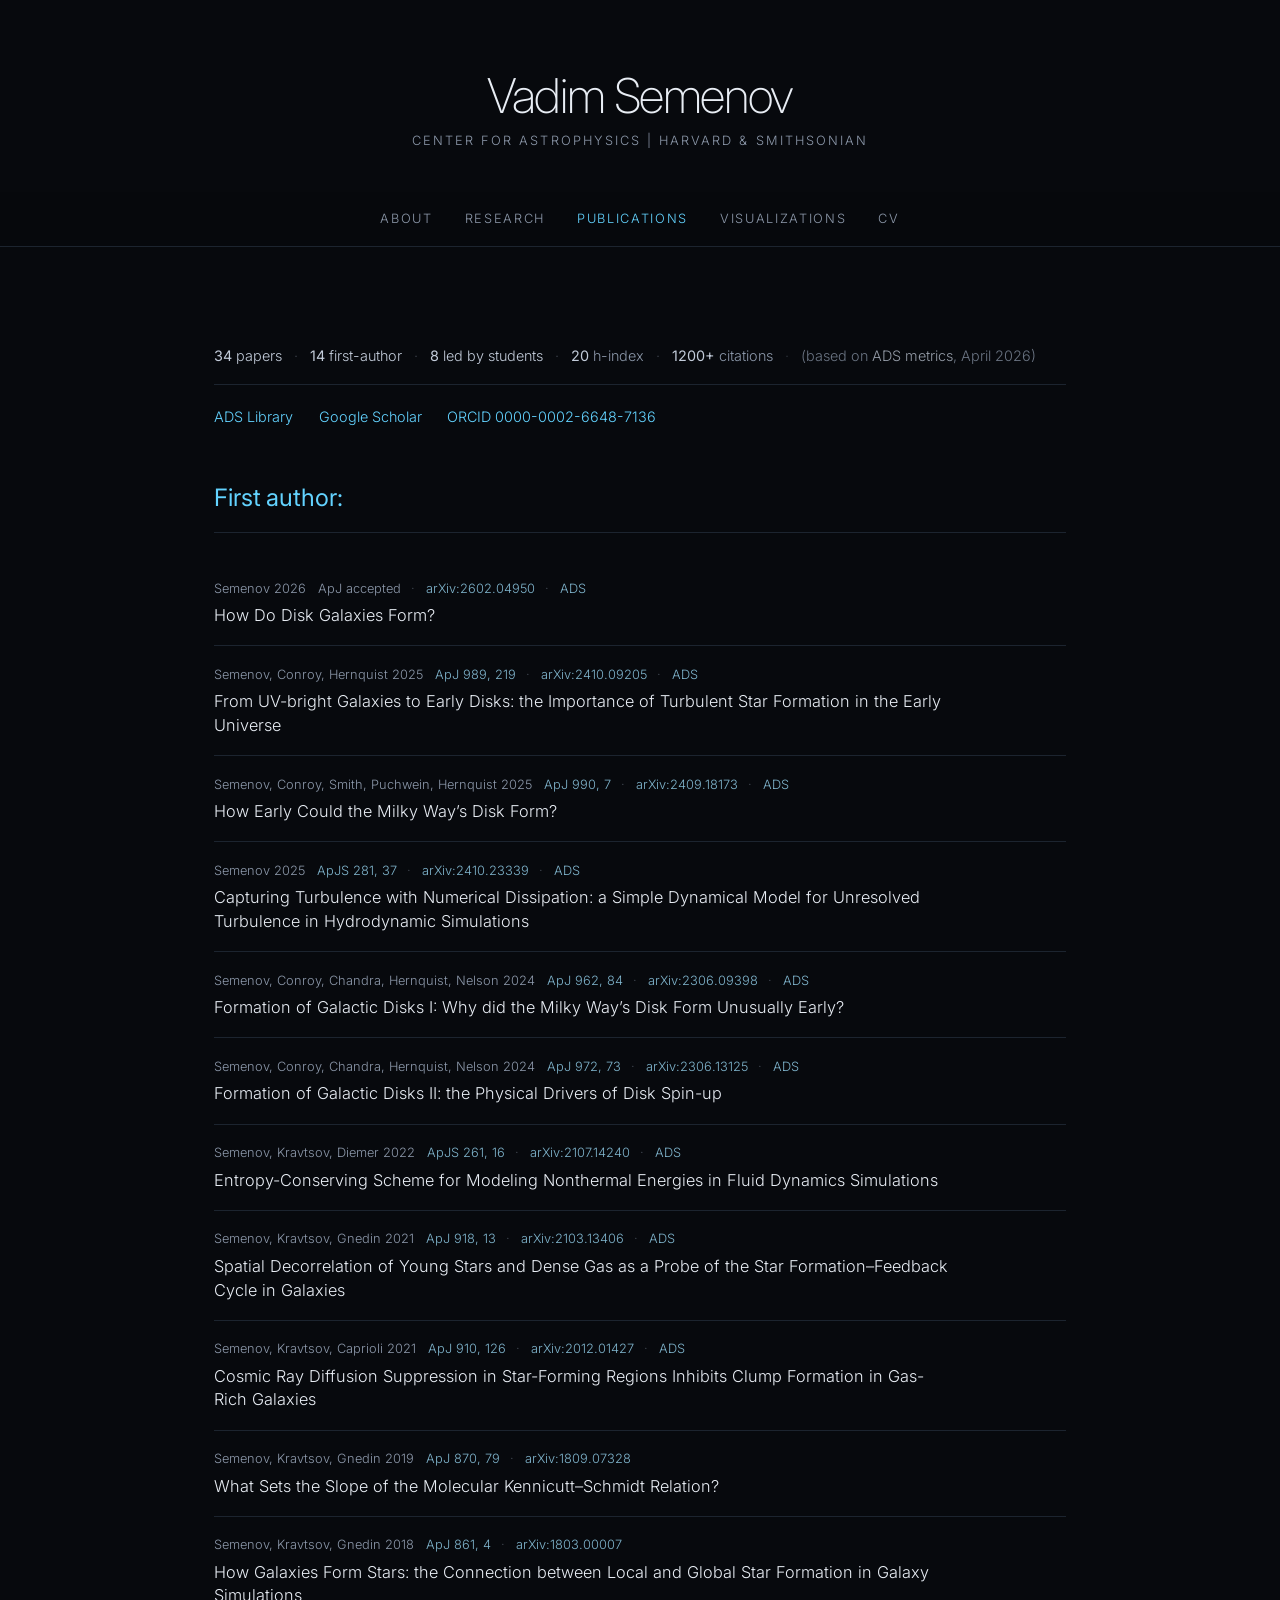
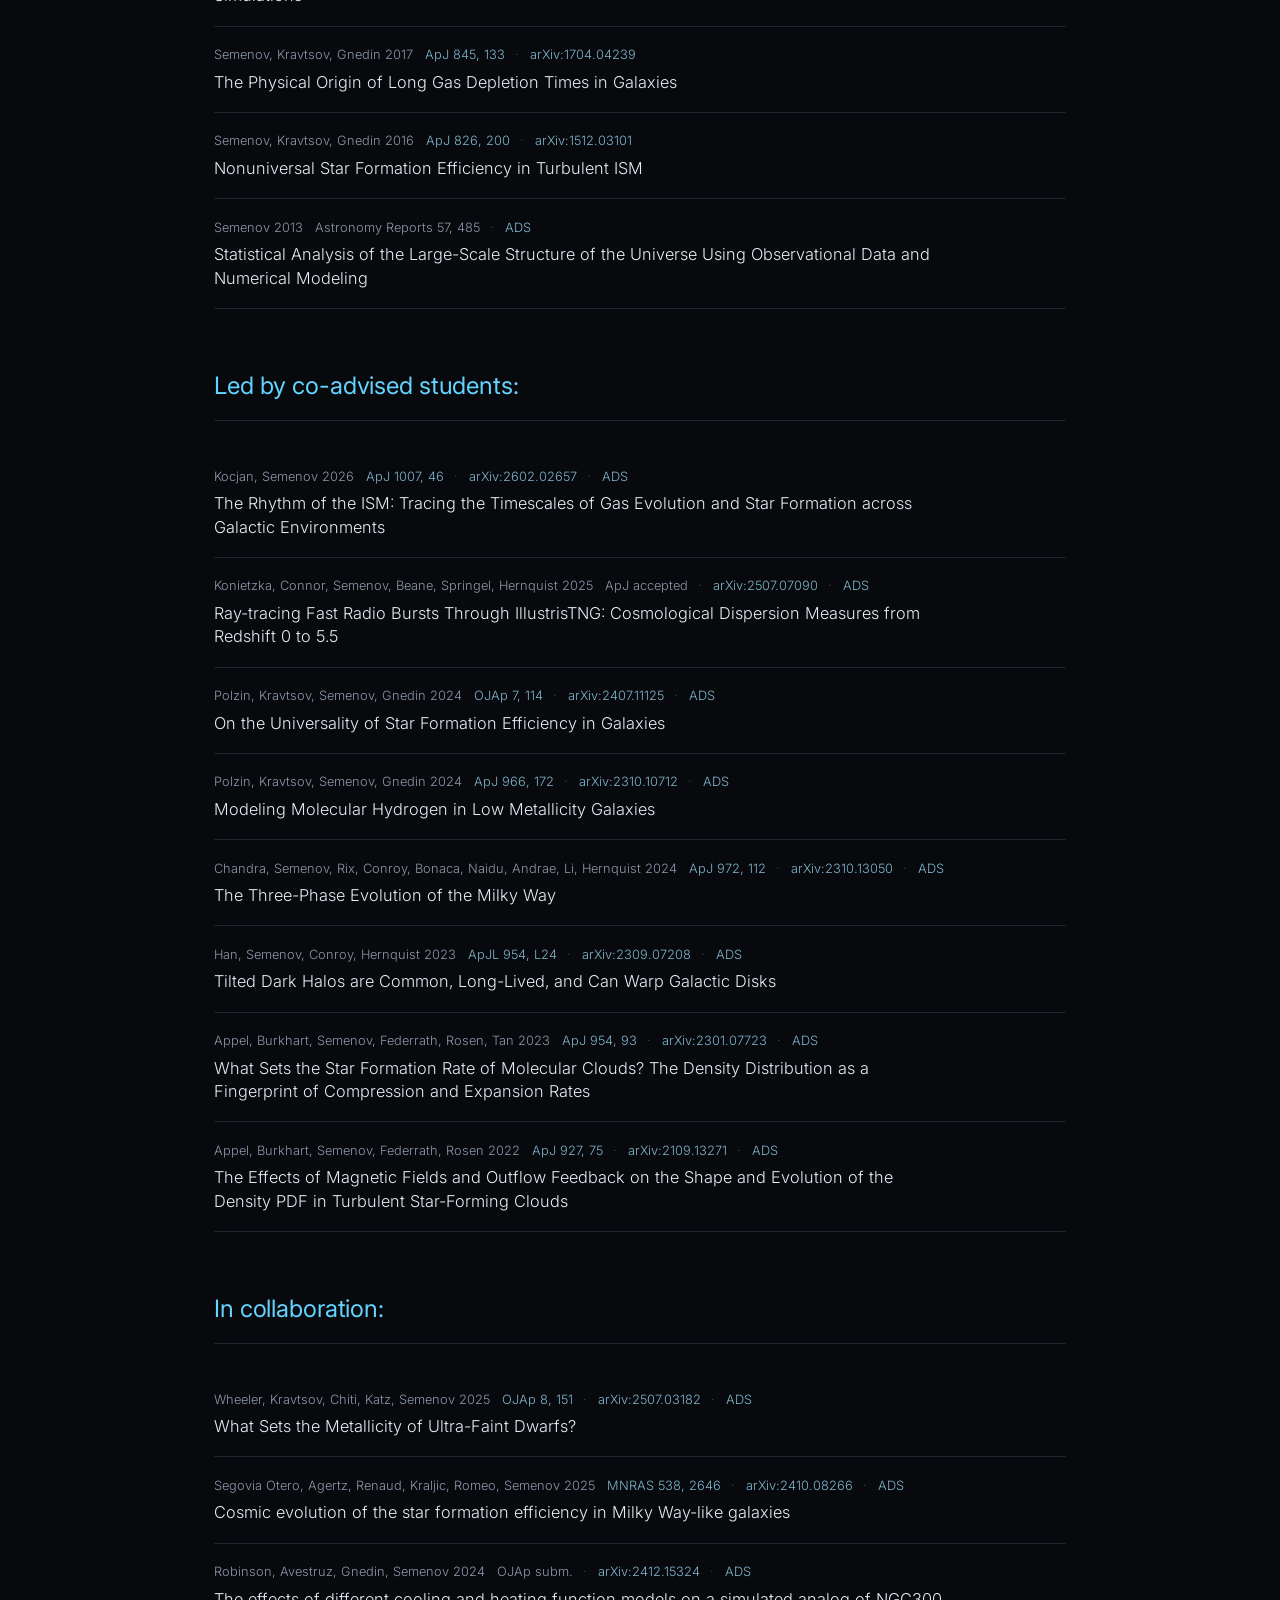
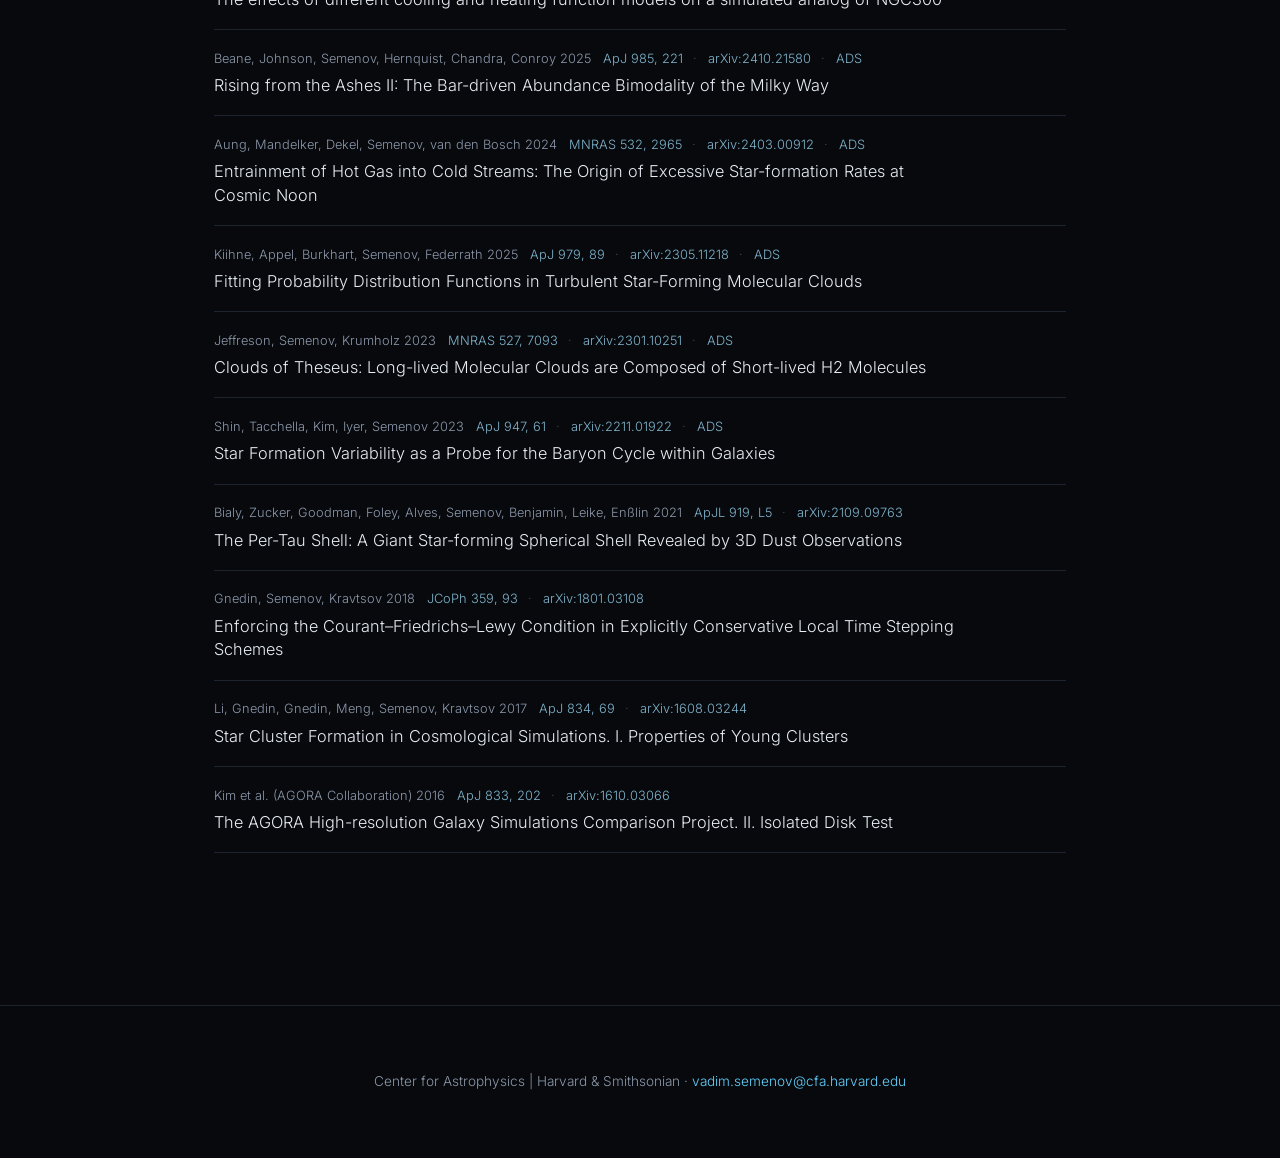
==== docs/publications.html @ 83c45fc9 "Add static site for vadimsemenov.com Three pages (about/research, publications, visualizations) gene" ====
<!doctype html><html lang="en"><head><meta charset="utf-8">
<meta name="viewport" content="width=device-width,initial-scale=1">
<title>Vadim Semenov &mdash; Publications</title>
<link rel="icon" type="image/png" sizes="32x32" href="assets/img/favicon-32.png?v=1787700226">
<link rel="apple-touch-icon" sizes="180x180" href="assets/img/favicon-180.png?v=1787700226"><link rel="preconnect" href="https://fonts.googleapis.com"><link rel="preconnect" href="https://fonts.gstatic.com" crossorigin><link href="https://fonts.googleapis.com/css2?family=Inter:wght@200;300;400;500&display=swap" rel="stylesheet">
<link rel="stylesheet" href="assets/reset.css?v=1787681676">
<style>
:root{--bg:#07090d;--fg:#e8edf4;--mut:#8c98aa;--dim:#c3ccda;--line:#1c242f;--acc:#63d3ff}
body{background:var(--bg);color:var(--fg);font:300 17px/1.75 Inter,system-ui,sans-serif;
 -webkit-font-smoothing:antialiased}
a{color:var(--acc);text-decoration:none}
a:hover{color:#9ee4ff}

/* ---- hero (index only) ---- */
.hero{position:relative;height:min(88vh,860px);display:grid;place-items:center;overflow:hidden}
.hero img{position:absolute;inset:0;width:100%;height:100%;object-fit:cover;opacity:.55}
.hero::after{content:"";position:absolute;inset:0;background:
 radial-gradient(ellipse 70% 55% at 50% 46%,rgba(7,9,13,.72) 0%,rgba(7,9,13,.3) 60%,transparent 85%),
 linear-gradient(to bottom,rgba(7,9,13,.5) 0%,transparent 30%,rgba(7,9,13,.6) 78%,var(--bg) 100%)}
.hero .inner{position:relative;z-index:2;text-align:center;padding:0 24px}
.hero h1{font-size:clamp(2.6rem,7vw,5.2rem);font-weight:200;letter-spacing:-.03em;line-height:1}
.hero .sub{margin-top:1.1rem;color:#e3ebf5;font-size:clamp(.95rem,1.6vw,1.15rem)}
.hero .aff{margin-top:.35rem;color:#a8b6c8;font-size:.9rem;letter-spacing:.06em;
 text-transform:uppercase}

/* ---- compact masthead (subpages) ---- */
.mast{padding:4.5rem 24px 2.5rem;text-align:center}
.mast h1{font-size:clamp(2rem,4.5vw,3rem);font-weight:200;letter-spacing:-.03em;line-height:1}
.mast h1 a{color:inherit;text-decoration:none}
.mast .aff{margin-top:.6rem;color:var(--mut);font-size:.8rem;letter-spacing:.16em;
 text-transform:uppercase}

nav.top{position:sticky;top:0;z-index:50;display:flex;gap:2rem;justify-content:center;
 flex-wrap:wrap;padding:1rem;background:rgba(7,9,13,.72);backdrop-filter:blur(14px);
 border-bottom:1px solid var(--line);font-size:.8rem;letter-spacing:.13em;text-transform:uppercase}
nav.top a{color:var(--mut);text-decoration:none}
nav.top a:hover{color:var(--fg)}
nav.top a.on{color:var(--acc)}

.wrap{max-width:680px;margin:0 auto;padding:0 24px}
.wrap-lg{max-width:900px;margin:0 auto;padding:0 24px}
.wide{max-width:1180px;margin:0 auto;padding:0 24px}
section{padding:6rem 0}
section+section{padding-top:0}
h2{font-size:.78rem;letter-spacing:.2em;text-transform:uppercase;color:var(--acc);
 font-weight:500;margin-bottom:2.5rem}
h3{font-size:1.3rem;font-weight:400;letter-spacing:-.01em;margin-bottom:.7rem;line-height:1.3}
p{margin-bottom:1.2rem;color:var(--dim)}

/* ---- about ---- */
.about{display:grid;grid-template-columns:1fr 240px;gap:3.5rem;align-items:start}
.about .portrait{width:100%;border-radius:3px;display:block}
.about .card{position:static}
.about .card .contact{margin-top:1.1rem;font-size:.88rem;color:var(--mut);line-height:1.6}
.about .card .contact a{display:block;word-break:break-all}
.tags{display:flex;flex-wrap:wrap;gap:.5rem;list-style:none;margin-top:2rem}
.cv{display:grid;grid-template-columns:1fr 1fr;gap:3rem;margin-top:3rem;padding-top:2rem;
 border-top:1px solid var(--line)}
.cv h4{font-size:.7rem;letter-spacing:.18em;text-transform:uppercase;color:var(--acc);
 font-weight:500;margin-bottom:1.1rem}
.cv ul{list-style:none}
.cv .org{padding:.7rem 0;border-bottom:1px solid rgba(28,36,47,.55)}
.cv .org:last-child{border-bottom:0}
.cv .o{display:block;font-size:.95rem;color:var(--fg)}
.cv .org li{display:grid;grid-template-columns:minmax(0,1fr) auto;gap:1rem;align-items:baseline;
 margin-top:.3rem}
.cv .r{font-size:.85rem;color:var(--mut)}
.cv .y{font-size:.8rem;color:#6f7a8a;white-space:nowrap}
.tags li{border:1px solid var(--line);border-radius:100px;padding:.35rem .9rem;font-size:.82rem;
 color:var(--mut)}

/* ---- research ---- */
.rs{scroll-margin-top:5.5rem;display:grid;grid-template-columns:150px minmax(0,1fr);gap:2.2rem;
 margin-bottom:3.5rem;align-items:start}
.rs>div{max-width:64ch}
.rs .mini{width:150px;height:150px;object-fit:cover;border-radius:50%;background:#0d1117;
 display:block}
.rs:last-child{margin-bottom:0}
.rs .kicker{font-size:.68rem;letter-spacing:.2em;text-transform:uppercase;color:var(--acc);
 display:block;margin-bottom:.5rem}
.rs .rsfig{margin:1.6rem 0 1.4rem}
.rs .rsfig video{width:100%;height:auto;display:block;background:#000;border-radius:10px}
.rs .rsfig.paper video{background:#fff;padding:10px;border-radius:10px}
.rs .rsfig figcaption{margin-top:.6rem;font-size:.82rem;color:var(--mut)}
.refs{list-style:none;margin-top:1.3rem;padding-top:1rem;border-top:1px solid var(--line)}
.refs li{font-size:.84rem;line-height:1.6;color:#7d879a;margin-bottom:.35rem}
.refs .ti{color:#93a0b3}
.refs a{color:#6f9db4}
.refs a:hover{color:var(--acc)}
.refs .sep{opacity:.45;margin:0 .25rem}
.refs .lnks{white-space:nowrap}
.refs li{padding-left:1.4em;text-indent:-1.4em}

/* ---- figures ---- */
.figs{display:grid;gap:4rem}
.fig video{width:100%;height:auto;display:block;background:#000;border-radius:10px}
.fig.paper video{background:#fff;padding:14px;border-radius:10px}
figcaption{margin-top:.9rem;font-size:.9rem;color:var(--mut)}
.figlinks{display:block;margin-top:.35rem;font-size:.84rem}
.figlinks a{color:#6f9db4}
.figlinks a:hover{color:var(--acc)}
.figlinks .sep{opacity:.45;margin:0 .45rem}

/* ---- publications ---- */
.stats{font-size:.9rem;color:var(--mut);margin-bottom:.9rem;line-height:1.8}
.stats b{font-weight:400;color:var(--dim)}
.stats a{color:var(--dim)}
.stats a:hover{color:var(--acc)}
.stats .sep{opacity:.4;margin:0 .5rem}
.stats .note{opacity:.75}
.links{margin-bottom:3rem;font-size:.9rem;display:flex;gap:1.6rem;flex-wrap:wrap;
 padding-top:1.2rem;border-top:1px solid var(--line)}
.pubs{list-style:none;margin-bottom:3.5rem}
.pubgroup{font-size:1.5rem;letter-spacing:-.005em;text-transform:none;color:var(--acc);
 font-weight:400;margin-bottom:1.7rem;padding-bottom:.8rem;
 border-bottom:1px solid var(--line)}
.pubs li{padding:1.1rem 0;border-bottom:1px solid var(--line)}
.pubs .meta{font-size:.8rem;color:var(--mut);margin-bottom:.25rem}
.pubs .meta .lnks{margin-left:.75rem}
.pubs .meta a{color:#7fb4cc}
.pubs .meta a:hover{color:var(--acc)}
.pubs .sep{opacity:.45;margin:0 .4rem}
.pubs .ti{font-size:1.02rem;line-height:1.45;max-width:74ch}

footer{padding:4rem 24px;text-align:center;color:var(--mut);font-size:.85rem;
 border-top:1px solid var(--line)}

@media(max-width:820px){.about{grid-template-columns:1fr}.cv{grid-template-columns:1fr;gap:2rem}
 .about .card{position:static;max-width:260px}}
@media(max-width:640px){
 .rs{grid-template-columns:1fr;gap:1.2rem}
 .rs .mini{width:96px;height:96px}
 section{padding:3rem 0}
 .mast{padding:2.75rem 24px 1.75rem}
 footer{padding:2.25rem 24px}
 .hero .aff{font-size:.62rem;letter-spacing:.02em}
 .mast .aff{font-size:.6rem;letter-spacing:.02em}
 /* nav and profile links wrap to two rows here; 2rem gap applied to rows too */
 nav.top{gap:.5rem 1.6rem;padding:.85rem 1rem}
 .links{gap:.5rem 1.6rem;padding-top:.9rem;margin-bottom:2rem}
 /* keep each metric and each journal ref whole */
 .stats .item,.pubs .meta .nb{white-space:nowrap}
 .stats .note{display:block;margin-top:.2rem;opacity:.85}
 .stats .note>.sep{display:none}
 /* research refs: link cluster drops below the title */
 .refs .lnks{display:block;margin-top:.15rem;white-space:normal}
 .refs .lnks>.sep:first-child{display:none}
 /* publications: authors / links / title on three lines, tightened */
 .pubs .meta .lnks{display:block;margin-left:0;margin-top:.15rem;white-space:normal}
 .pubgroup{line-height:1.25;margin-bottom:1rem;padding-bottom:.6rem}
 .pubs{margin-bottom:3rem}
 .pubs li{padding:.85rem 0}
 .pubs .meta{line-height:1.5}
 .pubs .meta,.pubs .ti{text-wrap:pretty}
}
</style></head><body><header class="mast"><h1><a href="index.html">Vadim Semenov</a></h1><div class="aff">Center for Astrophysics | Harvard &amp; Smithsonian</div></header><nav class="top"><a href="index.html#about">About</a><a href="index.html#research">Research</a><a href="publications.html" class="on">Publications</a><a href="visualizations.html">Visualizations</a><a href="https://www.dropbox.com/scl/fi/m8q2ipx206lrzqg2akyem/VadimSemenov-CV.pdf?rlkey=pn1s1kxsd2cv5jgz7ykce1q13&st=to23s06l&dl=0" target="_blank" rel="noopener">CV</a></nav>
<section><div class="wrap-lg">
 <p class="stats"><span class="item"><a href="https://ui.adsabs.harvard.edu/public-libraries/_KemY1lYQ0-gJC90XI2MxA" target="_blank" rel="noopener"><b>34</b> papers</a></span> <span class="sep">&middot;</span> <span class="item"><a href="https://ui.adsabs.harvard.edu/public-libraries/SDoyEcX6RqmDMdxtu-EnGw" target="_blank" rel="noopener"><b>14</b> first-author</a></span> <span class="sep">&middot;</span> <span class="item"><a href="https://ui.adsabs.harvard.edu/public-libraries/6yTr6gjZSdWlioEK2XSA4A" target="_blank" rel="noopener"><b>8</b> led by students</a></span> <span class="sep">&middot;</span> <span class="item"><b>20</b> h-index</span> <span class="sep">&middot;</span> <span class="item"><b>1200+</b> citations</span><span class="note"> <span class="sep">&middot;</span> (based on <a href="https://ui.adsabs.harvard.edu/public-libraries/_KemY1lYQ0-gJC90XI2MxA" target="_blank" rel="noopener">ADS metrics</a>, April 2026)</span></p>
 <div class="links"><a href="https://ui.adsabs.harvard.edu/public-libraries/_KemY1lYQ0-gJC90XI2MxA" target="_blank" rel="noopener">ADS Library</a><a href="https://scholar.google.com/citations?user=xT6Np1wAAAAJ&amp;hl=en" target="_blank" rel="noopener">Google Scholar</a><a href="https://orcid.org/0000-0002-6648-7136" target="_blank" rel="noopener">ORCID 0000-0002-6648-7136</a></div>
 <h2 class="pubgroup">First author:</h2><ul class="pubs"><li><div class="meta"><span class="au">Semenov 2026</span><span class="lnks"><span class="nb">ApJ accepted</span> <span class="sep">&middot;</span> <span class="nb"><a href="https://arxiv.org/abs/2602.04950" target="_blank" rel="noopener">arXiv:2602.04950</a></span> <span class="sep">&middot;</span> <span class="nb"><a href="https://ui.adsabs.harvard.edu/abs/2026arXiv260204950S/abstract" target="_blank" rel="noopener">ADS</a></span></span></div><div class="ti">How Do Disk Galaxies Form?</div></li><li><div class="meta"><span class="au">Semenov, Conroy, Hernquist 2025</span><span class="lnks"><span class="nb"><a href="https://iopscience.iop.org/article/10.3847/1538-4357/ade22d" target="_blank" rel="noopener">ApJ 989, 219</a></span> <span class="sep">&middot;</span> <span class="nb"><a href="https://arxiv.org/abs/2410.09205" target="_blank" rel="noopener">arXiv:2410.09205</a></span> <span class="sep">&middot;</span> <span class="nb"><a href="https://ui.adsabs.harvard.edu/abs/2024arXiv241009205S/abstract" target="_blank" rel="noopener">ADS</a></span></span></div><div class="ti">From UV-bright Galaxies to Early Disks: the Importance of Turbulent Star Formation in the Early Universe</div></li><li><div class="meta"><span class="au">Semenov, Conroy, Smith, Puchwein, Hernquist 2025</span><span class="lnks"><span class="nb"><a href="https://iopscience.iop.org/article/10.3847/1538-4357/addf48" target="_blank" rel="noopener">ApJ 990, 7</a></span> <span class="sep">&middot;</span> <span class="nb"><a href="https://arxiv.org/abs/2409.18173" target="_blank" rel="noopener">arXiv:2409.18173</a></span> <span class="sep">&middot;</span> <span class="nb"><a href="https://ui.adsabs.harvard.edu/abs/2024arXiv240918173S/abstract" target="_blank" rel="noopener">ADS</a></span></span></div><div class="ti">How Early Could the Milky Way&rsquo;s Disk Form?</div></li><li><div class="meta"><span class="au">Semenov 2025</span><span class="lnks"><span class="nb"><a href="https://iopscience.iop.org/article/10.3847/1538-4365/ae0cc6" target="_blank" rel="noopener">ApJS 281, 37</a></span> <span class="sep">&middot;</span> <span class="nb"><a href="https://arxiv.org/abs/2410.23339" target="_blank" rel="noopener">arXiv:2410.23339</a></span> <span class="sep">&middot;</span> <span class="nb"><a href="https://ui.adsabs.harvard.edu/abs/2024arXiv241023339S/abstract" target="_blank" rel="noopener">ADS</a></span></span></div><div class="ti">Capturing Turbulence with Numerical Dissipation: a Simple Dynamical Model for Unresolved Turbulence in Hydrodynamic Simulations</div></li><li><div class="meta"><span class="au">Semenov, Conroy, Chandra, Hernquist, Nelson 2024</span><span class="lnks"><span class="nb"><a href="https://iopscience.iop.org/article/10.3847/1538-4357/ad150a" target="_blank" rel="noopener">ApJ 962, 84</a></span> <span class="sep">&middot;</span> <span class="nb"><a href="https://arxiv.org/abs/2306.09398" target="_blank" rel="noopener">arXiv:2306.09398</a></span> <span class="sep">&middot;</span> <span class="nb"><a href="https://ui.adsabs.harvard.edu/abs/2024ApJ...962...84S/abstract" target="_blank" rel="noopener">ADS</a></span></span></div><div class="ti">Formation of Galactic Disks I: Why did the Milky Way&rsquo;s Disk Form Unusually Early?</div></li><li><div class="meta"><span class="au">Semenov, Conroy, Chandra, Hernquist, Nelson 2024</span><span class="lnks"><span class="nb"><a href="https://iopscience.iop.org/article/10.3847/1538-4357/ad57ba" target="_blank" rel="noopener">ApJ 972, 73</a></span> <span class="sep">&middot;</span> <span class="nb"><a href="https://arxiv.org/abs/2306.13125" target="_blank" rel="noopener">arXiv:2306.13125</a></span> <span class="sep">&middot;</span> <span class="nb"><a href="https://ui.adsabs.harvard.edu/abs/2023arXiv230613125S/abstract" target="_blank" rel="noopener">ADS</a></span></span></div><div class="ti">Formation of Galactic Disks II: the Physical Drivers of Disk Spin-up</div></li><li><div class="meta"><span class="au">Semenov, Kravtsov, Diemer 2022</span><span class="lnks"><span class="nb"><a href="https://doi.org/10.3847/1538-4365/ac69e1" target="_blank" rel="noopener">ApJS 261, 16</a></span> <span class="sep">&middot;</span> <span class="nb"><a href="https://arxiv.org/abs/2107.14240" target="_blank" rel="noopener">arXiv:2107.14240</a></span> <span class="sep">&middot;</span> <span class="nb"><a href="https://ui.adsabs.harvard.edu/abs/2022ApJS..261...16S/abstract" target="_blank" rel="noopener">ADS</a></span></span></div><div class="ti">Entropy-Conserving Scheme for Modeling Nonthermal Energies in Fluid Dynamics Simulations</div></li><li><div class="meta"><span class="au">Semenov, Kravtsov, Gnedin 2021</span><span class="lnks"><span class="nb"><a href="https://doi.org/10.3847/1538-4357/ac0a77" target="_blank" rel="noopener">ApJ 918, 13</a></span> <span class="sep">&middot;</span> <span class="nb"><a href="https://arxiv.org/abs/2103.13406" target="_blank" rel="noopener">arXiv:2103.13406</a></span> <span class="sep">&middot;</span> <span class="nb"><a href="https://ui.adsabs.harvard.edu/abs/2021arXiv210313406S/abstract" target="_blank" rel="noopener">ADS</a></span></span></div><div class="ti">Spatial Decorrelation of Young Stars and Dense Gas as a Probe of the Star Formation&ndash;Feedback Cycle in Galaxies</div></li><li><div class="meta"><span class="au">Semenov, Kravtsov, Caprioli 2021</span><span class="lnks"><span class="nb"><a href="https://doi.org/10.3847/1538-4357/abe2a6" target="_blank" rel="noopener">ApJ 910, 126</a></span> <span class="sep">&middot;</span> <span class="nb"><a href="https://arxiv.org/abs/2012.01427" target="_blank" rel="noopener">arXiv:2012.01427</a></span> <span class="sep">&middot;</span> <span class="nb"><a href="https://ui.adsabs.harvard.edu/abs/2021ApJ...910..126S/abstract" target="_blank" rel="noopener">ADS</a></span></span></div><div class="ti">Cosmic Ray Diffusion Suppression in Star-Forming Regions Inhibits Clump Formation in Gas-Rich Galaxies</div></li><li><div class="meta"><span class="au">Semenov, Kravtsov, Gnedin 2019</span><span class="lnks"><span class="nb"><a href="https://doi.org/10.3847/1538-4357/aaf163" target="_blank" rel="noopener">ApJ 870, 79</a></span> <span class="sep">&middot;</span> <span class="nb"><a href="https://arxiv.org/abs/1809.07328" target="_blank" rel="noopener">arXiv:1809.07328</a></span></span></div><div class="ti">What Sets the Slope of the Molecular Kennicutt&ndash;Schmidt Relation?</div></li><li><div class="meta"><span class="au">Semenov, Kravtsov, Gnedin 2018</span><span class="lnks"><span class="nb"><a href="https://doi.org/10.3847/1538-4357/aac6eb" target="_blank" rel="noopener">ApJ 861, 4</a></span> <span class="sep">&middot;</span> <span class="nb"><a href="https://arxiv.org/abs/1803.00007" target="_blank" rel="noopener">arXiv:1803.00007</a></span></span></div><div class="ti">How Galaxies Form Stars: the Connection between Local and Global Star Formation in Galaxy Simulations</div></li><li><div class="meta"><span class="au">Semenov, Kravtsov, Gnedin 2017</span><span class="lnks"><span class="nb"><a href="https://doi.org/10.3847/1538-4357/aa8096" target="_blank" rel="noopener">ApJ 845, 133</a></span> <span class="sep">&middot;</span> <span class="nb"><a href="https://arxiv.org/abs/1704.04239" target="_blank" rel="noopener">arXiv:1704.04239</a></span></span></div><div class="ti">The Physical Origin of Long Gas Depletion Times in Galaxies</div></li><li><div class="meta"><span class="au">Semenov, Kravtsov, Gnedin 2016</span><span class="lnks"><span class="nb"><a href="https://doi.org/10.3847/0004-637X/826/2/200" target="_blank" rel="noopener">ApJ 826, 200</a></span> <span class="sep">&middot;</span> <span class="nb"><a href="https://arxiv.org/abs/1512.03101" target="_blank" rel="noopener">arXiv:1512.03101</a></span></span></div><div class="ti">Nonuniversal Star Formation Efficiency in Turbulent ISM</div></li><li><div class="meta"><span class="au">Semenov 2013</span><span class="lnks"><span class="nb">Astronomy Reports 57, 485</span> <span class="sep">&middot;</span> <span class="nb"><a href="https://ui.adsabs.harvard.edu/abs/2013ARep...57..485S/abstract" target="_blank" rel="noopener">ADS</a></span></span></div><div class="ti">Statistical Analysis of the Large-Scale Structure of the Universe Using Observational Data and Numerical Modeling</div></li></ul><h2 class="pubgroup">Led by co-advised students:</h2><ul class="pubs"><li><div class="meta"><span class="au">Kocjan, Semenov 2026</span><span class="lnks"><span class="nb"><a href="https://iopscience.iop.org/article/10.3847/1538-4357/ae8539" target="_blank" rel="noopener">ApJ 1007, 46</a></span> <span class="sep">&middot;</span> <span class="nb"><a href="https://arxiv.org/abs/2602.02657" target="_blank" rel="noopener">arXiv:2602.02657</a></span> <span class="sep">&middot;</span> <span class="nb"><a href="https://ui.adsabs.harvard.edu/abs/2026ApJ..1007...46K/abstract" target="_blank" rel="noopener">ADS</a></span></span></div><div class="ti">The Rhythm of the ISM: Tracing the Timescales of Gas Evolution and Star Formation across Galactic Environments</div></li><li><div class="meta"><span class="au">Konietzka, Connor, Semenov, Beane, Springel, Hernquist 2025</span><span class="lnks"><span class="nb">ApJ accepted</span> <span class="sep">&middot;</span> <span class="nb"><a href="https://arxiv.org/abs/2507.07090" target="_blank" rel="noopener">arXiv:2507.07090</a></span> <span class="sep">&middot;</span> <span class="nb"><a href="https://ui.adsabs.harvard.edu/abs/2025arXiv250707090K/abstract" target="_blank" rel="noopener">ADS</a></span></span></div><div class="ti">Ray-tracing Fast Radio Bursts Through IllustrisTNG: Cosmological Dispersion Measures from Redshift 0 to 5.5</div></li><li><div class="meta"><span class="au">Polzin, Kravtsov, Semenov, Gnedin 2024</span><span class="lnks"><span class="nb"><a href="https://astro.theoj.org/article/127042-on-the-universality-of-star-formation-efficiency-in-galaxies" target="_blank" rel="noopener">OJAp 7, 114</a></span> <span class="sep">&middot;</span> <span class="nb"><a href="https://arxiv.org/abs/2407.11125" target="_blank" rel="noopener">arXiv:2407.11125</a></span> <span class="sep">&middot;</span> <span class="nb"><a href="https://ui.adsabs.harvard.edu/abs/2024arXiv240711125P/abstract" target="_blank" rel="noopener">ADS</a></span></span></div><div class="ti">On the Universality of Star Formation Efficiency in Galaxies</div></li><li><div class="meta"><span class="au">Polzin, Kravtsov, Semenov, Gnedin 2024</span><span class="lnks"><span class="nb"><a href="https://iopscience.iop.org/article/10.3847/1538-4357/ad32cb" target="_blank" rel="noopener">ApJ 966, 172</a></span> <span class="sep">&middot;</span> <span class="nb"><a href="https://arxiv.org/abs/2310.10712" target="_blank" rel="noopener">arXiv:2310.10712</a></span> <span class="sep">&middot;</span> <span class="nb"><a href="https://ui.adsabs.harvard.edu/abs/2023arXiv231010712P/abstract" target="_blank" rel="noopener">ADS</a></span></span></div><div class="ti">Modeling Molecular Hydrogen in Low Metallicity Galaxies</div></li><li><div class="meta"><span class="au">Chandra, Semenov, Rix, Conroy, Bonaca, Naidu, Andrae, Li, Hernquist 2024</span><span class="lnks"><span class="nb"><a href="https://iopscience.iop.org/article/10.3847/1538-4357/ad5b60" target="_blank" rel="noopener">ApJ 972, 112</a></span> <span class="sep">&middot;</span> <span class="nb"><a href="https://arxiv.org/abs/2310.13050" target="_blank" rel="noopener">arXiv:2310.13050</a></span> <span class="sep">&middot;</span> <span class="nb"><a href="https://ui.adsabs.harvard.edu/abs/2023arXiv231013050C/abstract" target="_blank" rel="noopener">ADS</a></span></span></div><div class="ti">The Three-Phase Evolution of the Milky Way</div></li><li><div class="meta"><span class="au">Han, Semenov, Conroy, Hernquist 2023</span><span class="lnks"><span class="nb"><a href="https://iopscience.iop.org/article/10.3847/2041-8213/ad0641" target="_blank" rel="noopener">ApJL 954, L24</a></span> <span class="sep">&middot;</span> <span class="nb"><a href="https://arxiv.org/abs/2309.07208" target="_blank" rel="noopener">arXiv:2309.07208</a></span> <span class="sep">&middot;</span> <span class="nb"><a href="https://ui.adsabs.harvard.edu/abs/2023arXiv230907208H/abstract" target="_blank" rel="noopener">ADS</a></span></span></div><div class="ti">Tilted Dark Halos are Common, Long-Lived, and Can Warp Galactic Disks</div></li><li><div class="meta"><span class="au">Appel, Burkhart, Semenov, Federrath, Rosen, Tan 2023</span><span class="lnks"><span class="nb"><a href="https://iopscience.iop.org/article/10.3847/1538-4357/ace897" target="_blank" rel="noopener">ApJ 954, 93</a></span> <span class="sep">&middot;</span> <span class="nb"><a href="https://arxiv.org/abs/2301.07723" target="_blank" rel="noopener">arXiv:2301.07723</a></span> <span class="sep">&middot;</span> <span class="nb"><a href="https://ui.adsabs.harvard.edu/abs/2023arXiv230107723A/abstract" target="_blank" rel="noopener">ADS</a></span></span></div><div class="ti">What Sets the Star Formation Rate of Molecular Clouds? The Density Distribution as a Fingerprint of Compression and Expansion Rates</div></li><li><div class="meta"><span class="au">Appel, Burkhart, Semenov, Federrath, Rosen 2022</span><span class="lnks"><span class="nb"><a href="https://iopscience.iop.org/article/10.3847/1538-4357/ac4be3" target="_blank" rel="noopener">ApJ 927, 75</a></span> <span class="sep">&middot;</span> <span class="nb"><a href="https://arxiv.org/abs/2109.13271" target="_blank" rel="noopener">arXiv:2109.13271</a></span> <span class="sep">&middot;</span> <span class="nb"><a href="https://ui.adsabs.harvard.edu/abs/2022ApJ...927...75A/abstract" target="_blank" rel="noopener">ADS</a></span></span></div><div class="ti">The Effects of Magnetic Fields and Outflow Feedback on the Shape and Evolution of the Density PDF in Turbulent Star-Forming Clouds</div></li></ul><h2 class="pubgroup">In collaboration:</h2><ul class="pubs"><li><div class="meta"><span class="au">Wheeler, Kravtsov, Chiti, Katz, Semenov 2025</span><span class="lnks"><span class="nb"><a href="https://astro.theoj.org/article/145734-what-sets-the-metallicity-of-ultra-faint-dwarfs" target="_blank" rel="noopener">OJAp 8, 151</a></span> <span class="sep">&middot;</span> <span class="nb"><a href="https://arxiv.org/abs/2507.03182" target="_blank" rel="noopener">arXiv:2507.03182</a></span> <span class="sep">&middot;</span> <span class="nb"><a href="https://ui.adsabs.harvard.edu/abs/2025arXiv250703182W/abstract" target="_blank" rel="noopener">ADS</a></span></span></div><div class="ti">What Sets the Metallicity of Ultra-Faint Dwarfs?</div></li><li><div class="meta"><span class="au">Segovia Otero, Agertz, Renaud, Kraljic, Romeo, Semenov 2025</span><span class="lnks"><span class="nb"><a href="https://academic.oup.com/mnras/article/538/4/2646/8082127" target="_blank" rel="noopener">MNRAS 538, 2646</a></span> <span class="sep">&middot;</span> <span class="nb"><a href="https://arxiv.org/abs/2410.08266" target="_blank" rel="noopener">arXiv:2410.08266</a></span> <span class="sep">&middot;</span> <span class="nb"><a href="https://ui.adsabs.harvard.edu/abs/2024arXiv241008266S/abstract" target="_blank" rel="noopener">ADS</a></span></span></div><div class="ti">Cosmic evolution of the star formation efficiency in Milky Way-like galaxies</div></li><li><div class="meta"><span class="au">Robinson, Avestruz, Gnedin, Semenov 2024</span><span class="lnks"><span class="nb">OJAp subm.</span> <span class="sep">&middot;</span> <span class="nb"><a href="https://arxiv.org/abs/2412.15324" target="_blank" rel="noopener">arXiv:2412.15324</a></span> <span class="sep">&middot;</span> <span class="nb"><a href="https://ui.adsabs.harvard.edu/abs/2024arXiv241215324R/abstract" target="_blank" rel="noopener">ADS</a></span></span></div><div class="ti">The effects of different cooling and heating function models on a simulated analog of NGC300</div></li><li><div class="meta"><span class="au">Beane, Johnson, Semenov, Hernquist, Chandra, Conroy 2025</span><span class="lnks"><span class="nb"><a href="https://iopscience.iop.org/article/10.3847/1538-4357/adceab" target="_blank" rel="noopener">ApJ 985, 221</a></span> <span class="sep">&middot;</span> <span class="nb"><a href="https://arxiv.org/abs/2410.21580" target="_blank" rel="noopener">arXiv:2410.21580</a></span> <span class="sep">&middot;</span> <span class="nb"><a href="https://ui.adsabs.harvard.edu/abs/2024arXiv241021580B/abstract" target="_blank" rel="noopener">ADS</a></span></span></div><div class="ti">Rising from the Ashes II: The Bar-driven Abundance Bimodality of the Milky Way</div></li><li><div class="meta"><span class="au">Aung, Mandelker, Dekel, Semenov, van den Bosch 2024</span><span class="lnks"><span class="nb"><a href="https://academic.oup.com/mnras/article/532/3/2965/7710759" target="_blank" rel="noopener">MNRAS 532, 2965</a></span> <span class="sep">&middot;</span> <span class="nb"><a href="https://arxiv.org/abs/2403.00912" target="_blank" rel="noopener">arXiv:2403.00912</a></span> <span class="sep">&middot;</span> <span class="nb"><a href="https://ui.adsabs.harvard.edu/abs/2024arXiv240300912A/abstract" target="_blank" rel="noopener">ADS</a></span></span></div><div class="ti">Entrainment of Hot Gas into Cold Streams: The Origin of Excessive Star-formation Rates at Cosmic Noon</div></li><li><div class="meta"><span class="au">Kiihne, Appel, Burkhart, Semenov, Federrath 2025</span><span class="lnks"><span class="nb"><a href="https://iopscience.iop.org/article/10.3847/1538-4357/ad99d5" target="_blank" rel="noopener">ApJ 979, 89</a></span> <span class="sep">&middot;</span> <span class="nb"><a href="https://arxiv.org/abs/2305.11218" target="_blank" rel="noopener">arXiv:2305.11218</a></span> <span class="sep">&middot;</span> <span class="nb"><a href="https://ui.adsabs.harvard.edu/abs/2023arXiv230511218K/abstract" target="_blank" rel="noopener">ADS</a></span></span></div><div class="ti">Fitting Probability Distribution Functions in Turbulent Star-Forming Molecular Clouds</div></li><li><div class="meta"><span class="au">Jeffreson, Semenov, Krumholz 2023</span><span class="lnks"><span class="nb"><a href="https://academic.oup.com/mnras/article/527/3/7093/7424987" target="_blank" rel="noopener">MNRAS 527, 7093</a></span> <span class="sep">&middot;</span> <span class="nb"><a href="https://arxiv.org/abs/2301.10251" target="_blank" rel="noopener">arXiv:2301.10251</a></span> <span class="sep">&middot;</span> <span class="nb"><a href="https://ui.adsabs.harvard.edu/abs/2023arXiv230110251J/abstract" target="_blank" rel="noopener">ADS</a></span></span></div><div class="ti">Clouds of Theseus: Long-lived Molecular Clouds are Composed of Short-lived H2 Molecules</div></li><li><div class="meta"><span class="au">Shin, Tacchella, Kim, Iyer, Semenov 2023</span><span class="lnks"><span class="nb"><a href="https://iopscience.iop.org/article/10.3847/1538-4357/acc251" target="_blank" rel="noopener">ApJ 947, 61</a></span> <span class="sep">&middot;</span> <span class="nb"><a href="https://arxiv.org/abs/2211.01922" target="_blank" rel="noopener">arXiv:2211.01922</a></span> <span class="sep">&middot;</span> <span class="nb"><a href="https://ui.adsabs.harvard.edu/abs/2022arXiv221101922S/abstract" target="_blank" rel="noopener">ADS</a></span></span></div><div class="ti">Star Formation Variability as a Probe for the Baryon Cycle within Galaxies</div></li><li><div class="meta"><span class="au">Bialy, Zucker, Goodman, Foley, Alves, Semenov, Benjamin, Leike, En&szlig;lin 2021</span><span class="lnks"><span class="nb"><a href="https://doi.org/10.3847/2041-8213/ac1f95" target="_blank" rel="noopener">ApJL 919, L5</a></span> <span class="sep">&middot;</span> <span class="nb"><a href="https://arxiv.org/abs/2109.09763" target="_blank" rel="noopener">arXiv:2109.09763</a></span></span></div><div class="ti">The Per-Tau Shell: A Giant Star-forming Spherical Shell Revealed by 3D Dust Observations</div></li><li><div class="meta"><span class="au">Gnedin, Semenov, Kravtsov 2018</span><span class="lnks"><span class="nb"><a href="https://doi.org/10.1016/j.jcp.2018.01.008" target="_blank" rel="noopener">JCoPh 359, 93</a></span> <span class="sep">&middot;</span> <span class="nb"><a href="https://arxiv.org/abs/1801.03108" target="_blank" rel="noopener">arXiv:1801.03108</a></span></span></div><div class="ti">Enforcing the Courant&ndash;Friedrichs&ndash;Lewy Condition in Explicitly Conservative Local Time Stepping Schemes</div></li><li><div class="meta"><span class="au">Li, Gnedin, Gnedin, Meng, Semenov, Kravtsov 2017</span><span class="lnks"><span class="nb"><a href="https://doi.org/10.3847/1538-4357/834/1/69" target="_blank" rel="noopener">ApJ 834, 69</a></span> <span class="sep">&middot;</span> <span class="nb"><a href="https://arxiv.org/abs/1608.03244" target="_blank" rel="noopener">arXiv:1608.03244</a></span></span></div><div class="ti">Star Cluster Formation in Cosmological Simulations. I. Properties of Young Clusters</div></li><li><div class="meta"><span class="au">Kim et al. (AGORA Collaboration) 2016</span><span class="lnks"><span class="nb"><a href="https://doi.org/10.3847/1538-4357/833/2/202" target="_blank" rel="noopener">ApJ 833, 202</a></span> <span class="sep">&middot;</span> <span class="nb"><a href="https://arxiv.org/abs/1610.03066" target="_blank" rel="noopener">arXiv:1610.03066</a></span></span></div><div class="ti">The AGORA High-resolution Galaxy Simulations Comparison Project. II. Isolated Disk Test</div></li></ul>
</div></section>
<footer>Center for Astrophysics | Harvard &amp; Smithsonian &middot; <a href="mailto:vadim.semenov@cfa.harvard.edu">vadim.semenov@cfa.harvard.edu</a></footer>
<script src="assets/mock.js?v=1787700034"></script></body></html>
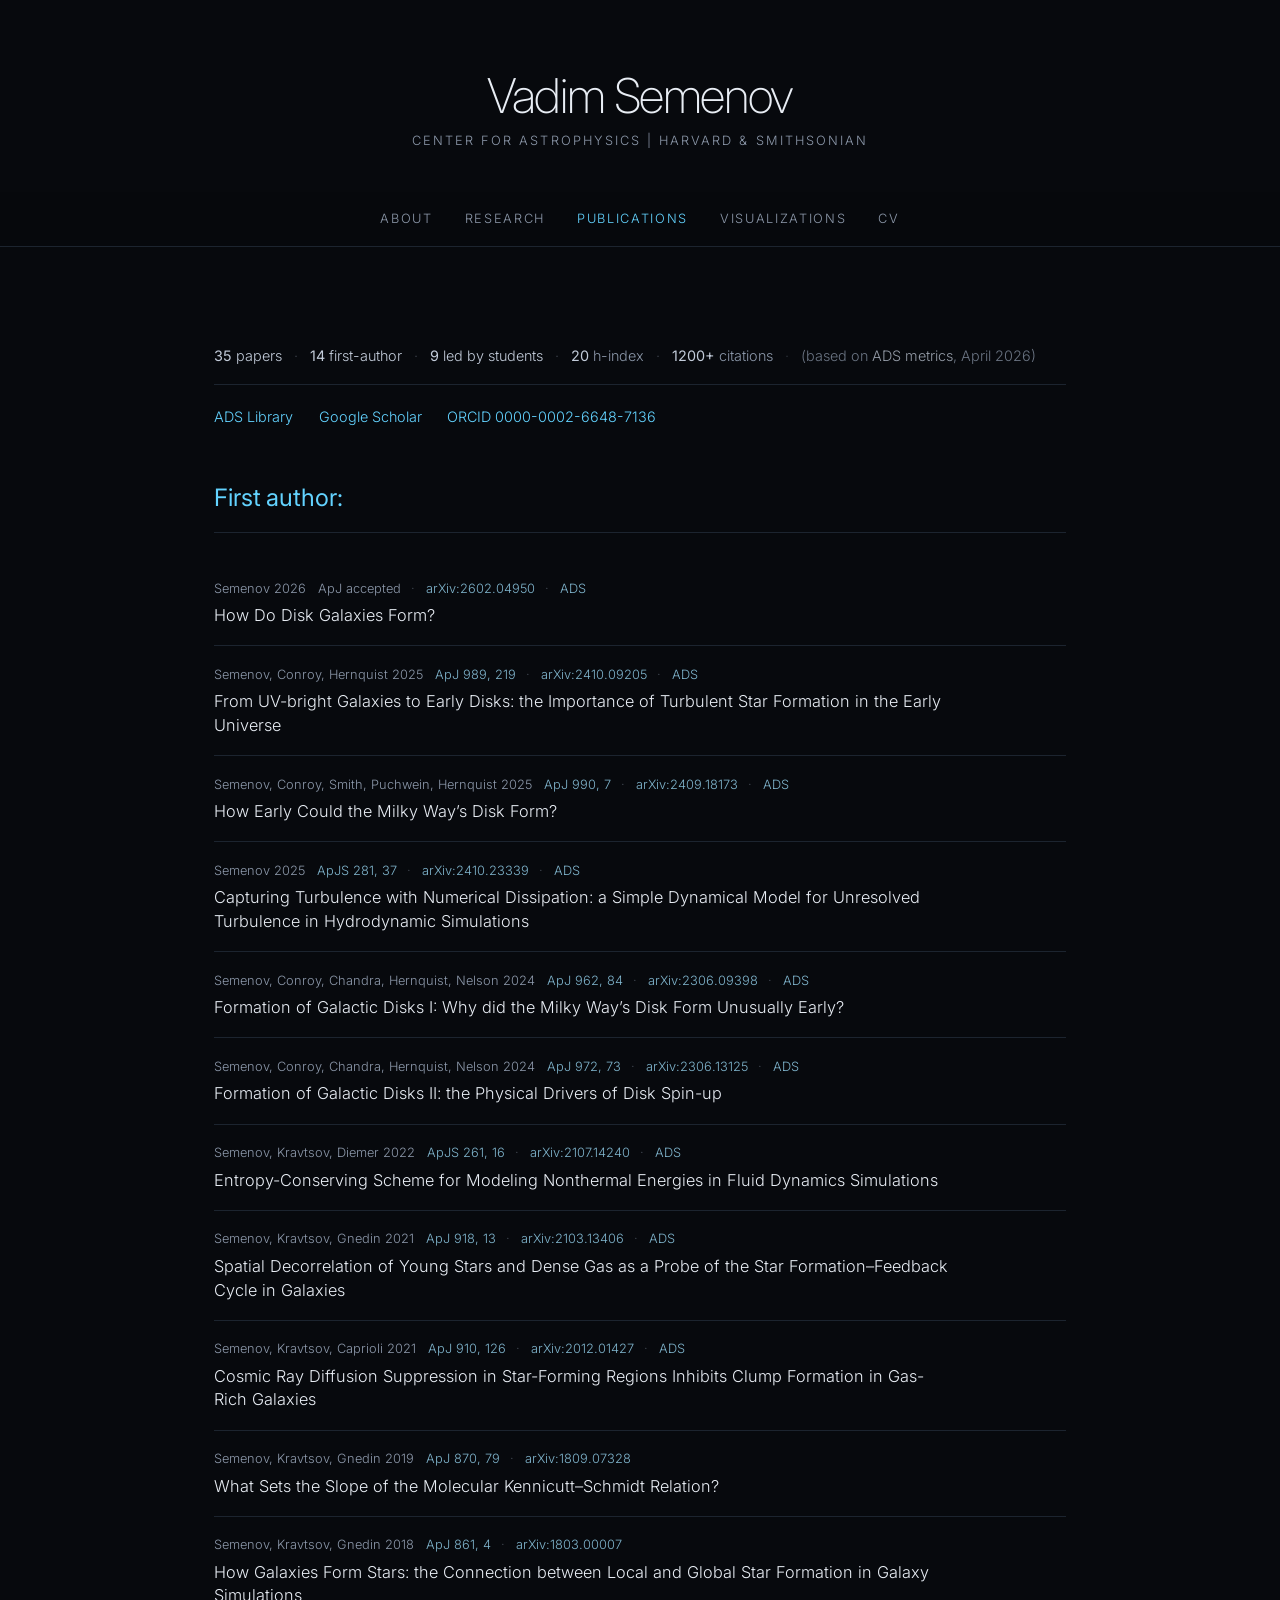
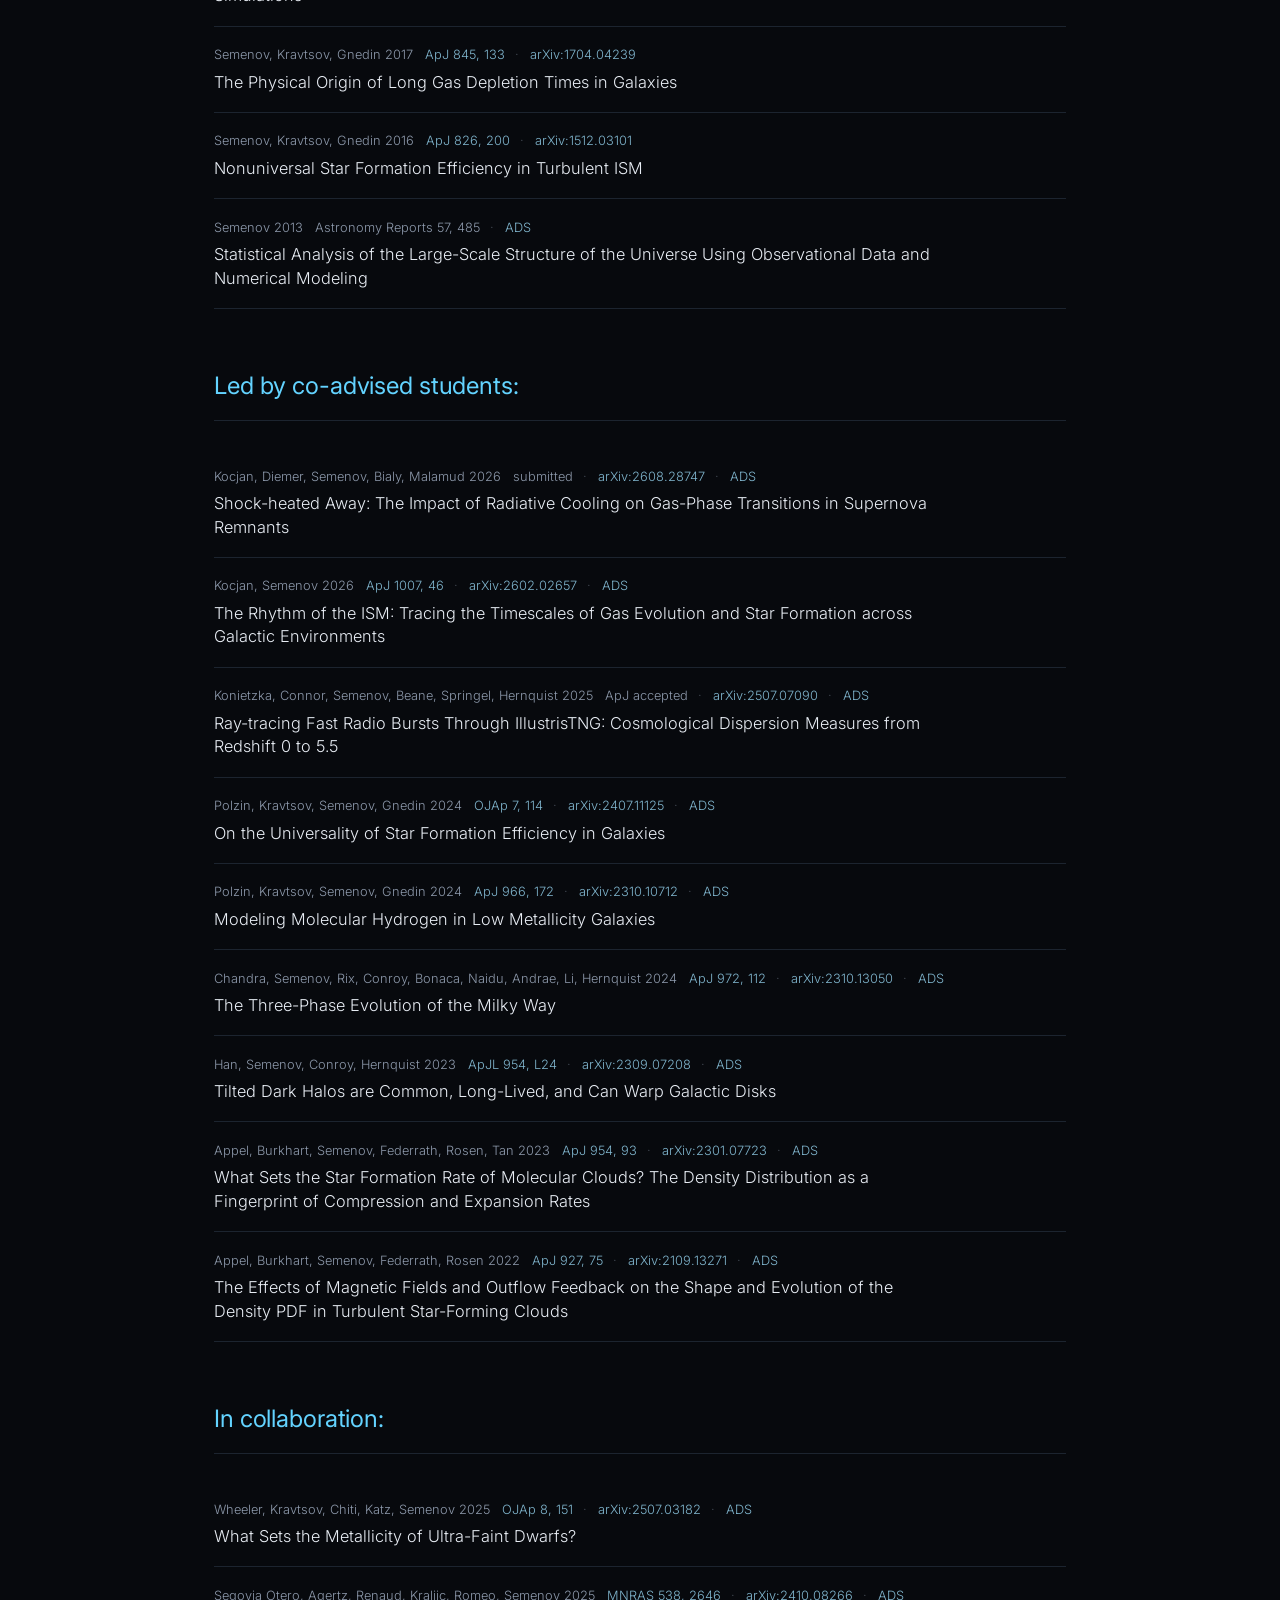
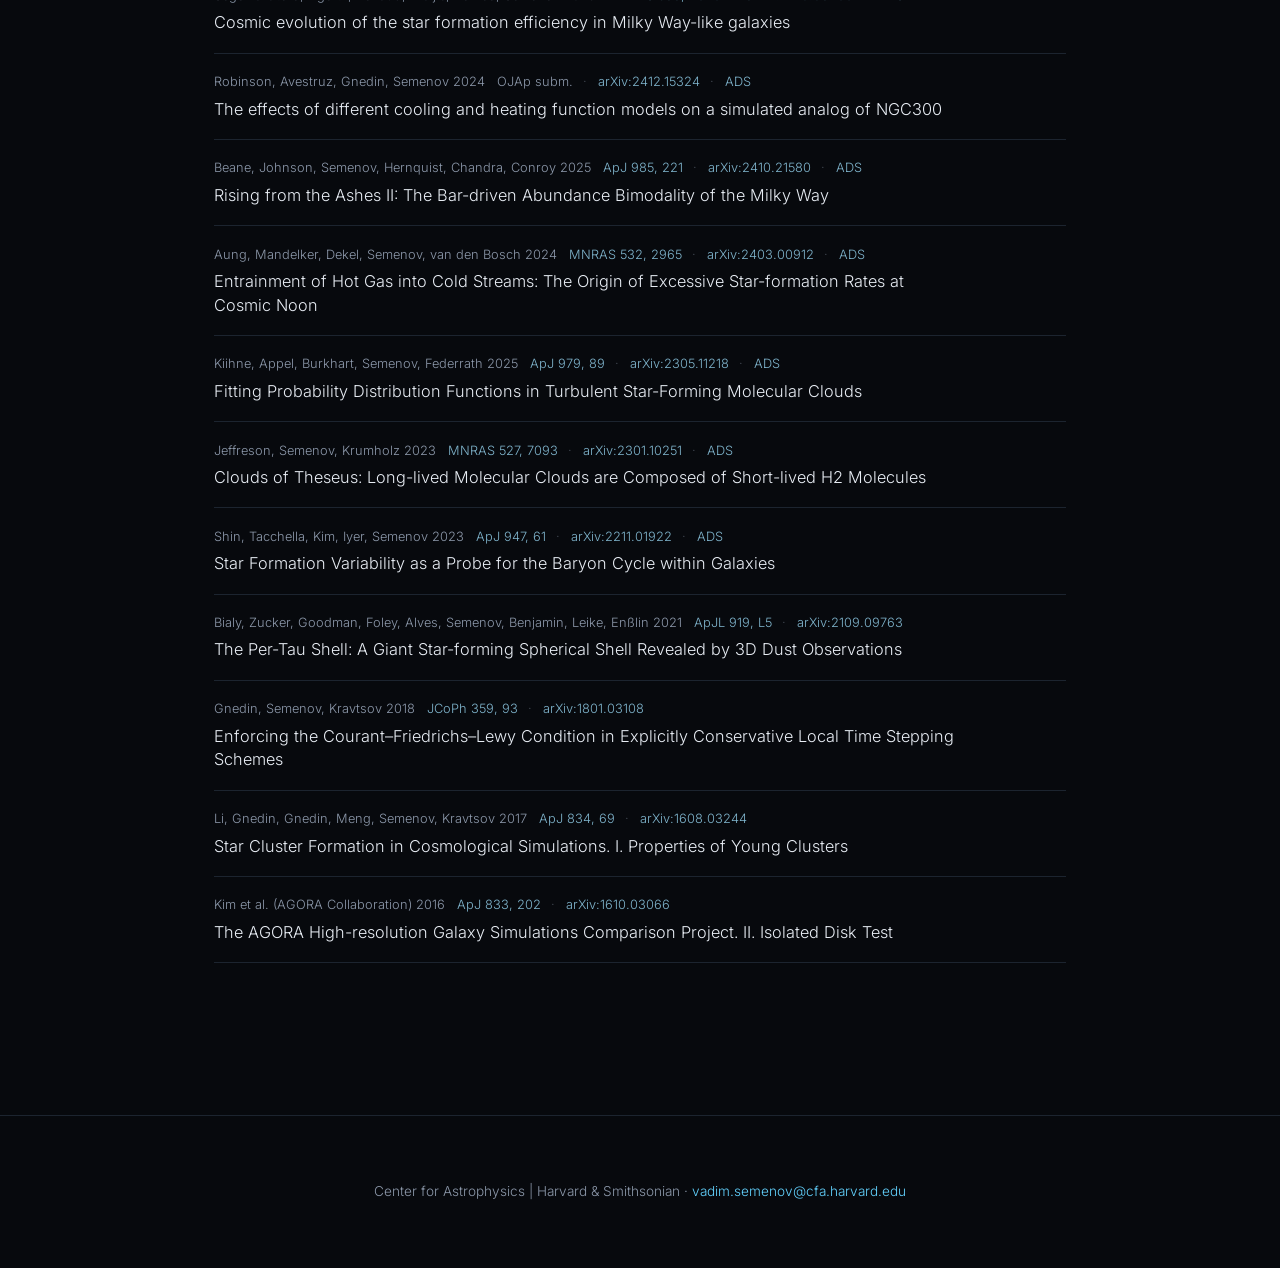
==== commit 7507a038: "Self-host the CV and add Kocjan et al. 2026 The Dropbox share link broke when the CV was replaced --" ====
--- a/docs/publications.html
+++ b/docs/publications.html
@@ -153,11 +153,11 @@
  .pubs .meta{line-height:1.5}
  .pubs .meta,.pubs .ti{text-wrap:pretty}
 }
-</style></head><body><header class="mast"><h1><a href="index.html">Vadim Semenov</a></h1><div class="aff">Center for Astrophysics | Harvard &amp; Smithsonian</div></header><nav class="top"><a href="index.html#about">About</a><a href="index.html#research">Research</a><a href="publications.html" class="on">Publications</a><a href="visualizations.html">Visualizations</a><a href="https://www.dropbox.com/scl/fi/m8q2ipx206lrzqg2akyem/VadimSemenov-CV.pdf?rlkey=pn1s1kxsd2cv5jgz7ykce1q13&st=to23s06l&dl=0" target="_blank" rel="noopener">CV</a></nav>
+</style></head><body><header class="mast"><h1><a href="index.html">Vadim Semenov</a></h1><div class="aff">Center for Astrophysics | Harvard &amp; Smithsonian</div></header><nav class="top"><a href="index.html#about">About</a><a href="index.html#research">Research</a><a href="publications.html" class="on">Publications</a><a href="visualizations.html">Visualizations</a><a href="VadimSemenov-CV.pdf" target="_blank" rel="noopener">CV</a></nav>
 <section><div class="wrap-lg">
- <p class="stats"><span class="item"><a href="https://ui.adsabs.harvard.edu/public-libraries/_KemY1lYQ0-gJC90XI2MxA" target="_blank" rel="noopener"><b>34</b> papers</a></span> <span class="sep">&middot;</span> <span class="item"><a href="https://ui.adsabs.harvard.edu/public-libraries/SDoyEcX6RqmDMdxtu-EnGw" target="_blank" rel="noopener"><b>14</b> first-author</a></span> <span class="sep">&middot;</span> <span class="item"><a href="https://ui.adsabs.harvard.edu/public-libraries/6yTr6gjZSdWlioEK2XSA4A" target="_blank" rel="noopener"><b>8</b> led by students</a></span> <span class="sep">&middot;</span> <span class="item"><b>20</b> h-index</span> <span class="sep">&middot;</span> <span class="item"><b>1200+</b> citations</span><span class="note"> <span class="sep">&middot;</span> (based on <a href="https://ui.adsabs.harvard.edu/public-libraries/_KemY1lYQ0-gJC90XI2MxA" target="_blank" rel="noopener">ADS metrics</a>, April 2026)</span></p>
+ <p class="stats"><span class="item"><a href="https://ui.adsabs.harvard.edu/public-libraries/_KemY1lYQ0-gJC90XI2MxA" target="_blank" rel="noopener"><b>35</b> papers</a></span> <span class="sep">&middot;</span> <span class="item"><a href="https://ui.adsabs.harvard.edu/public-libraries/SDoyEcX6RqmDMdxtu-EnGw" target="_blank" rel="noopener"><b>14</b> first-author</a></span> <span class="sep">&middot;</span> <span class="item"><a href="https://ui.adsabs.harvard.edu/public-libraries/6yTr6gjZSdWlioEK2XSA4A" target="_blank" rel="noopener"><b>9</b> led by students</a></span> <span class="sep">&middot;</span> <span class="item"><b>20</b> h-index</span> <span class="sep">&middot;</span> <span class="item"><b>1200+</b> citations</span><span class="note"> <span class="sep">&middot;</span> (based on <a href="https://ui.adsabs.harvard.edu/public-libraries/_KemY1lYQ0-gJC90XI2MxA" target="_blank" rel="noopener">ADS metrics</a>, April 2026)</span></p>
  <div class="links"><a href="https://ui.adsabs.harvard.edu/public-libraries/_KemY1lYQ0-gJC90XI2MxA" target="_blank" rel="noopener">ADS Library</a><a href="https://scholar.google.com/citations?user=xT6Np1wAAAAJ&amp;hl=en" target="_blank" rel="noopener">Google Scholar</a><a href="https://orcid.org/0000-0002-6648-7136" target="_blank" rel="noopener">ORCID 0000-0002-6648-7136</a></div>
- <h2 class="pubgroup">First author:</h2><ul class="pubs"><li><div class="meta"><span class="au">Semenov 2026</span><span class="lnks"><span class="nb">ApJ accepted</span> <span class="sep">&middot;</span> <span class="nb"><a href="https://arxiv.org/abs/2602.04950" target="_blank" rel="noopener">arXiv:2602.04950</a></span> <span class="sep">&middot;</span> <span class="nb"><a href="https://ui.adsabs.harvard.edu/abs/2026arXiv260204950S/abstract" target="_blank" rel="noopener">ADS</a></span></span></div><div class="ti">How Do Disk Galaxies Form?</div></li><li><div class="meta"><span class="au">Semenov, Conroy, Hernquist 2025</span><span class="lnks"><span class="nb"><a href="https://iopscience.iop.org/article/10.3847/1538-4357/ade22d" target="_blank" rel="noopener">ApJ 989, 219</a></span> <span class="sep">&middot;</span> <span class="nb"><a href="https://arxiv.org/abs/2410.09205" target="_blank" rel="noopener">arXiv:2410.09205</a></span> <span class="sep">&middot;</span> <span class="nb"><a href="https://ui.adsabs.harvard.edu/abs/2024arXiv241009205S/abstract" target="_blank" rel="noopener">ADS</a></span></span></div><div class="ti">From UV-bright Galaxies to Early Disks: the Importance of Turbulent Star Formation in the Early Universe</div></li><li><div class="meta"><span class="au">Semenov, Conroy, Smith, Puchwein, Hernquist 2025</span><span class="lnks"><span class="nb"><a href="https://iopscience.iop.org/article/10.3847/1538-4357/addf48" target="_blank" rel="noopener">ApJ 990, 7</a></span> <span class="sep">&middot;</span> <span class="nb"><a href="https://arxiv.org/abs/2409.18173" target="_blank" rel="noopener">arXiv:2409.18173</a></span> <span class="sep">&middot;</span> <span class="nb"><a href="https://ui.adsabs.harvard.edu/abs/2024arXiv240918173S/abstract" target="_blank" rel="noopener">ADS</a></span></span></div><div class="ti">How Early Could the Milky Way&rsquo;s Disk Form?</div></li><li><div class="meta"><span class="au">Semenov 2025</span><span class="lnks"><span class="nb"><a href="https://iopscience.iop.org/article/10.3847/1538-4365/ae0cc6" target="_blank" rel="noopener">ApJS 281, 37</a></span> <span class="sep">&middot;</span> <span class="nb"><a href="https://arxiv.org/abs/2410.23339" target="_blank" rel="noopener">arXiv:2410.23339</a></span> <span class="sep">&middot;</span> <span class="nb"><a href="https://ui.adsabs.harvard.edu/abs/2024arXiv241023339S/abstract" target="_blank" rel="noopener">ADS</a></span></span></div><div class="ti">Capturing Turbulence with Numerical Dissipation: a Simple Dynamical Model for Unresolved Turbulence in Hydrodynamic Simulations</div></li><li><div class="meta"><span class="au">Semenov, Conroy, Chandra, Hernquist, Nelson 2024</span><span class="lnks"><span class="nb"><a href="https://iopscience.iop.org/article/10.3847/1538-4357/ad150a" target="_blank" rel="noopener">ApJ 962, 84</a></span> <span class="sep">&middot;</span> <span class="nb"><a href="https://arxiv.org/abs/2306.09398" target="_blank" rel="noopener">arXiv:2306.09398</a></span> <span class="sep">&middot;</span> <span class="nb"><a href="https://ui.adsabs.harvard.edu/abs/2024ApJ...962...84S/abstract" target="_blank" rel="noopener">ADS</a></span></span></div><div class="ti">Formation of Galactic Disks I: Why did the Milky Way&rsquo;s Disk Form Unusually Early?</div></li><li><div class="meta"><span class="au">Semenov, Conroy, Chandra, Hernquist, Nelson 2024</span><span class="lnks"><span class="nb"><a href="https://iopscience.iop.org/article/10.3847/1538-4357/ad57ba" target="_blank" rel="noopener">ApJ 972, 73</a></span> <span class="sep">&middot;</span> <span class="nb"><a href="https://arxiv.org/abs/2306.13125" target="_blank" rel="noopener">arXiv:2306.13125</a></span> <span class="sep">&middot;</span> <span class="nb"><a href="https://ui.adsabs.harvard.edu/abs/2023arXiv230613125S/abstract" target="_blank" rel="noopener">ADS</a></span></span></div><div class="ti">Formation of Galactic Disks II: the Physical Drivers of Disk Spin-up</div></li><li><div class="meta"><span class="au">Semenov, Kravtsov, Diemer 2022</span><span class="lnks"><span class="nb"><a href="https://doi.org/10.3847/1538-4365/ac69e1" target="_blank" rel="noopener">ApJS 261, 16</a></span> <span class="sep">&middot;</span> <span class="nb"><a href="https://arxiv.org/abs/2107.14240" target="_blank" rel="noopener">arXiv:2107.14240</a></span> <span class="sep">&middot;</span> <span class="nb"><a href="https://ui.adsabs.harvard.edu/abs/2022ApJS..261...16S/abstract" target="_blank" rel="noopener">ADS</a></span></span></div><div class="ti">Entropy-Conserving Scheme for Modeling Nonthermal Energies in Fluid Dynamics Simulations</div></li><li><div class="meta"><span class="au">Semenov, Kravtsov, Gnedin 2021</span><span class="lnks"><span class="nb"><a href="https://doi.org/10.3847/1538-4357/ac0a77" target="_blank" rel="noopener">ApJ 918, 13</a></span> <span class="sep">&middot;</span> <span class="nb"><a href="https://arxiv.org/abs/2103.13406" target="_blank" rel="noopener">arXiv:2103.13406</a></span> <span class="sep">&middot;</span> <span class="nb"><a href="https://ui.adsabs.harvard.edu/abs/2021arXiv210313406S/abstract" target="_blank" rel="noopener">ADS</a></span></span></div><div class="ti">Spatial Decorrelation of Young Stars and Dense Gas as a Probe of the Star Formation&ndash;Feedback Cycle in Galaxies</div></li><li><div class="meta"><span class="au">Semenov, Kravtsov, Caprioli 2021</span><span class="lnks"><span class="nb"><a href="https://doi.org/10.3847/1538-4357/abe2a6" target="_blank" rel="noopener">ApJ 910, 126</a></span> <span class="sep">&middot;</span> <span class="nb"><a href="https://arxiv.org/abs/2012.01427" target="_blank" rel="noopener">arXiv:2012.01427</a></span> <span class="sep">&middot;</span> <span class="nb"><a href="https://ui.adsabs.harvard.edu/abs/2021ApJ...910..126S/abstract" target="_blank" rel="noopener">ADS</a></span></span></div><div class="ti">Cosmic Ray Diffusion Suppression in Star-Forming Regions Inhibits Clump Formation in Gas-Rich Galaxies</div></li><li><div class="meta"><span class="au">Semenov, Kravtsov, Gnedin 2019</span><span class="lnks"><span class="nb"><a href="https://doi.org/10.3847/1538-4357/aaf163" target="_blank" rel="noopener">ApJ 870, 79</a></span> <span class="sep">&middot;</span> <span class="nb"><a href="https://arxiv.org/abs/1809.07328" target="_blank" rel="noopener">arXiv:1809.07328</a></span></span></div><div class="ti">What Sets the Slope of the Molecular Kennicutt&ndash;Schmidt Relation?</div></li><li><div class="meta"><span class="au">Semenov, Kravtsov, Gnedin 2018</span><span class="lnks"><span class="nb"><a href="https://doi.org/10.3847/1538-4357/aac6eb" target="_blank" rel="noopener">ApJ 861, 4</a></span> <span class="sep">&middot;</span> <span class="nb"><a href="https://arxiv.org/abs/1803.00007" target="_blank" rel="noopener">arXiv:1803.00007</a></span></span></div><div class="ti">How Galaxies Form Stars: the Connection between Local and Global Star Formation in Galaxy Simulations</div></li><li><div class="meta"><span class="au">Semenov, Kravtsov, Gnedin 2017</span><span class="lnks"><span class="nb"><a href="https://doi.org/10.3847/1538-4357/aa8096" target="_blank" rel="noopener">ApJ 845, 133</a></span> <span class="sep">&middot;</span> <span class="nb"><a href="https://arxiv.org/abs/1704.04239" target="_blank" rel="noopener">arXiv:1704.04239</a></span></span></div><div class="ti">The Physical Origin of Long Gas Depletion Times in Galaxies</div></li><li><div class="meta"><span class="au">Semenov, Kravtsov, Gnedin 2016</span><span class="lnks"><span class="nb"><a href="https://doi.org/10.3847/0004-637X/826/2/200" target="_blank" rel="noopener">ApJ 826, 200</a></span> <span class="sep">&middot;</span> <span class="nb"><a href="https://arxiv.org/abs/1512.03101" target="_blank" rel="noopener">arXiv:1512.03101</a></span></span></div><div class="ti">Nonuniversal Star Formation Efficiency in Turbulent ISM</div></li><li><div class="meta"><span class="au">Semenov 2013</span><span class="lnks"><span class="nb">Astronomy Reports 57, 485</span> <span class="sep">&middot;</span> <span class="nb"><a href="https://ui.adsabs.harvard.edu/abs/2013ARep...57..485S/abstract" target="_blank" rel="noopener">ADS</a></span></span></div><div class="ti">Statistical Analysis of the Large-Scale Structure of the Universe Using Observational Data and Numerical Modeling</div></li></ul><h2 class="pubgroup">Led by co-advised students:</h2><ul class="pubs"><li><div class="meta"><span class="au">Kocjan, Semenov 2026</span><span class="lnks"><span class="nb"><a href="https://iopscience.iop.org/article/10.3847/1538-4357/ae8539" target="_blank" rel="noopener">ApJ 1007, 46</a></span> <span class="sep">&middot;</span> <span class="nb"><a href="https://arxiv.org/abs/2602.02657" target="_blank" rel="noopener">arXiv:2602.02657</a></span> <span class="sep">&middot;</span> <span class="nb"><a href="https://ui.adsabs.harvard.edu/abs/2026ApJ..1007...46K/abstract" target="_blank" rel="noopener">ADS</a></span></span></div><div class="ti">The Rhythm of the ISM: Tracing the Timescales of Gas Evolution and Star Formation across Galactic Environments</div></li><li><div class="meta"><span class="au">Konietzka, Connor, Semenov, Beane, Springel, Hernquist 2025</span><span class="lnks"><span class="nb">ApJ accepted</span> <span class="sep">&middot;</span> <span class="nb"><a href="https://arxiv.org/abs/2507.07090" target="_blank" rel="noopener">arXiv:2507.07090</a></span> <span class="sep">&middot;</span> <span class="nb"><a href="https://ui.adsabs.harvard.edu/abs/2025arXiv250707090K/abstract" target="_blank" rel="noopener">ADS</a></span></span></div><div class="ti">Ray-tracing Fast Radio Bursts Through IllustrisTNG: Cosmological Dispersion Measures from Redshift 0 to 5.5</div></li><li><div class="meta"><span class="au">Polzin, Kravtsov, Semenov, Gnedin 2024</span><span class="lnks"><span class="nb"><a href="https://astro.theoj.org/article/127042-on-the-universality-of-star-formation-efficiency-in-galaxies" target="_blank" rel="noopener">OJAp 7, 114</a></span> <span class="sep">&middot;</span> <span class="nb"><a href="https://arxiv.org/abs/2407.11125" target="_blank" rel="noopener">arXiv:2407.11125</a></span> <span class="sep">&middot;</span> <span class="nb"><a href="https://ui.adsabs.harvard.edu/abs/2024arXiv240711125P/abstract" target="_blank" rel="noopener">ADS</a></span></span></div><div class="ti">On the Universality of Star Formation Efficiency in Galaxies</div></li><li><div class="meta"><span class="au">Polzin, Kravtsov, Semenov, Gnedin 2024</span><span class="lnks"><span class="nb"><a href="https://iopscience.iop.org/article/10.3847/1538-4357/ad32cb" target="_blank" rel="noopener">ApJ 966, 172</a></span> <span class="sep">&middot;</span> <span class="nb"><a href="https://arxiv.org/abs/2310.10712" target="_blank" rel="noopener">arXiv:2310.10712</a></span> <span class="sep">&middot;</span> <span class="nb"><a href="https://ui.adsabs.harvard.edu/abs/2023arXiv231010712P/abstract" target="_blank" rel="noopener">ADS</a></span></span></div><div class="ti">Modeling Molecular Hydrogen in Low Metallicity Galaxies</div></li><li><div class="meta"><span class="au">Chandra, Semenov, Rix, Conroy, Bonaca, Naidu, Andrae, Li, Hernquist 2024</span><span class="lnks"><span class="nb"><a href="https://iopscience.iop.org/article/10.3847/1538-4357/ad5b60" target="_blank" rel="noopener">ApJ 972, 112</a></span> <span class="sep">&middot;</span> <span class="nb"><a href="https://arxiv.org/abs/2310.13050" target="_blank" rel="noopener">arXiv:2310.13050</a></span> <span class="sep">&middot;</span> <span class="nb"><a href="https://ui.adsabs.harvard.edu/abs/2023arXiv231013050C/abstract" target="_blank" rel="noopener">ADS</a></span></span></div><div class="ti">The Three-Phase Evolution of the Milky Way</div></li><li><div class="meta"><span class="au">Han, Semenov, Conroy, Hernquist 2023</span><span class="lnks"><span class="nb"><a href="https://iopscience.iop.org/article/10.3847/2041-8213/ad0641" target="_blank" rel="noopener">ApJL 954, L24</a></span> <span class="sep">&middot;</span> <span class="nb"><a href="https://arxiv.org/abs/2309.07208" target="_blank" rel="noopener">arXiv:2309.07208</a></span> <span class="sep">&middot;</span> <span class="nb"><a href="https://ui.adsabs.harvard.edu/abs/2023arXiv230907208H/abstract" target="_blank" rel="noopener">ADS</a></span></span></div><div class="ti">Tilted Dark Halos are Common, Long-Lived, and Can Warp Galactic Disks</div></li><li><div class="meta"><span class="au">Appel, Burkhart, Semenov, Federrath, Rosen, Tan 2023</span><span class="lnks"><span class="nb"><a href="https://iopscience.iop.org/article/10.3847/1538-4357/ace897" target="_blank" rel="noopener">ApJ 954, 93</a></span> <span class="sep">&middot;</span> <span class="nb"><a href="https://arxiv.org/abs/2301.07723" target="_blank" rel="noopener">arXiv:2301.07723</a></span> <span class="sep">&middot;</span> <span class="nb"><a href="https://ui.adsabs.harvard.edu/abs/2023arXiv230107723A/abstract" target="_blank" rel="noopener">ADS</a></span></span></div><div class="ti">What Sets the Star Formation Rate of Molecular Clouds? The Density Distribution as a Fingerprint of Compression and Expansion Rates</div></li><li><div class="meta"><span class="au">Appel, Burkhart, Semenov, Federrath, Rosen 2022</span><span class="lnks"><span class="nb"><a href="https://iopscience.iop.org/article/10.3847/1538-4357/ac4be3" target="_blank" rel="noopener">ApJ 927, 75</a></span> <span class="sep">&middot;</span> <span class="nb"><a href="https://arxiv.org/abs/2109.13271" target="_blank" rel="noopener">arXiv:2109.13271</a></span> <span class="sep">&middot;</span> <span class="nb"><a href="https://ui.adsabs.harvard.edu/abs/2022ApJ...927...75A/abstract" target="_blank" rel="noopener">ADS</a></span></span></div><div class="ti">The Effects of Magnetic Fields and Outflow Feedback on the Shape and Evolution of the Density PDF in Turbulent Star-Forming Clouds</div></li></ul><h2 class="pubgroup">In collaboration:</h2><ul class="pubs"><li><div class="meta"><span class="au">Wheeler, Kravtsov, Chiti, Katz, Semenov 2025</span><span class="lnks"><span class="nb"><a href="https://astro.theoj.org/article/145734-what-sets-the-metallicity-of-ultra-faint-dwarfs" target="_blank" rel="noopener">OJAp 8, 151</a></span> <span class="sep">&middot;</span> <span class="nb"><a href="https://arxiv.org/abs/2507.03182" target="_blank" rel="noopener">arXiv:2507.03182</a></span> <span class="sep">&middot;</span> <span class="nb"><a href="https://ui.adsabs.harvard.edu/abs/2025arXiv250703182W/abstract" target="_blank" rel="noopener">ADS</a></span></span></div><div class="ti">What Sets the Metallicity of Ultra-Faint Dwarfs?</div></li><li><div class="meta"><span class="au">Segovia Otero, Agertz, Renaud, Kraljic, Romeo, Semenov 2025</span><span class="lnks"><span class="nb"><a href="https://academic.oup.com/mnras/article/538/4/2646/8082127" target="_blank" rel="noopener">MNRAS 538, 2646</a></span> <span class="sep">&middot;</span> <span class="nb"><a href="https://arxiv.org/abs/2410.08266" target="_blank" rel="noopener">arXiv:2410.08266</a></span> <span class="sep">&middot;</span> <span class="nb"><a href="https://ui.adsabs.harvard.edu/abs/2024arXiv241008266S/abstract" target="_blank" rel="noopener">ADS</a></span></span></div><div class="ti">Cosmic evolution of the star formation efficiency in Milky Way-like galaxies</div></li><li><div class="meta"><span class="au">Robinson, Avestruz, Gnedin, Semenov 2024</span><span class="lnks"><span class="nb">OJAp subm.</span> <span class="sep">&middot;</span> <span class="nb"><a href="https://arxiv.org/abs/2412.15324" target="_blank" rel="noopener">arXiv:2412.15324</a></span> <span class="sep">&middot;</span> <span class="nb"><a href="https://ui.adsabs.harvard.edu/abs/2024arXiv241215324R/abstract" target="_blank" rel="noopener">ADS</a></span></span></div><div class="ti">The effects of different cooling and heating function models on a simulated analog of NGC300</div></li><li><div class="meta"><span class="au">Beane, Johnson, Semenov, Hernquist, Chandra, Conroy 2025</span><span class="lnks"><span class="nb"><a href="https://iopscience.iop.org/article/10.3847/1538-4357/adceab" target="_blank" rel="noopener">ApJ 985, 221</a></span> <span class="sep">&middot;</span> <span class="nb"><a href="https://arxiv.org/abs/2410.21580" target="_blank" rel="noopener">arXiv:2410.21580</a></span> <span class="sep">&middot;</span> <span class="nb"><a href="https://ui.adsabs.harvard.edu/abs/2024arXiv241021580B/abstract" target="_blank" rel="noopener">ADS</a></span></span></div><div class="ti">Rising from the Ashes II: The Bar-driven Abundance Bimodality of the Milky Way</div></li><li><div class="meta"><span class="au">Aung, Mandelker, Dekel, Semenov, van den Bosch 2024</span><span class="lnks"><span class="nb"><a href="https://academic.oup.com/mnras/article/532/3/2965/7710759" target="_blank" rel="noopener">MNRAS 532, 2965</a></span> <span class="sep">&middot;</span> <span class="nb"><a href="https://arxiv.org/abs/2403.00912" target="_blank" rel="noopener">arXiv:2403.00912</a></span> <span class="sep">&middot;</span> <span class="nb"><a href="https://ui.adsabs.harvard.edu/abs/2024arXiv240300912A/abstract" target="_blank" rel="noopener">ADS</a></span></span></div><div class="ti">Entrainment of Hot Gas into Cold Streams: The Origin of Excessive Star-formation Rates at Cosmic Noon</div></li><li><div class="meta"><span class="au">Kiihne, Appel, Burkhart, Semenov, Federrath 2025</span><span class="lnks"><span class="nb"><a href="https://iopscience.iop.org/article/10.3847/1538-4357/ad99d5" target="_blank" rel="noopener">ApJ 979, 89</a></span> <span class="sep">&middot;</span> <span class="nb"><a href="https://arxiv.org/abs/2305.11218" target="_blank" rel="noopener">arXiv:2305.11218</a></span> <span class="sep">&middot;</span> <span class="nb"><a href="https://ui.adsabs.harvard.edu/abs/2023arXiv230511218K/abstract" target="_blank" rel="noopener">ADS</a></span></span></div><div class="ti">Fitting Probability Distribution Functions in Turbulent Star-Forming Molecular Clouds</div></li><li><div class="meta"><span class="au">Jeffreson, Semenov, Krumholz 2023</span><span class="lnks"><span class="nb"><a href="https://academic.oup.com/mnras/article/527/3/7093/7424987" target="_blank" rel="noopener">MNRAS 527, 7093</a></span> <span class="sep">&middot;</span> <span class="nb"><a href="https://arxiv.org/abs/2301.10251" target="_blank" rel="noopener">arXiv:2301.10251</a></span> <span class="sep">&middot;</span> <span class="nb"><a href="https://ui.adsabs.harvard.edu/abs/2023arXiv230110251J/abstract" target="_blank" rel="noopener">ADS</a></span></span></div><div class="ti">Clouds of Theseus: Long-lived Molecular Clouds are Composed of Short-lived H2 Molecules</div></li><li><div class="meta"><span class="au">Shin, Tacchella, Kim, Iyer, Semenov 2023</span><span class="lnks"><span class="nb"><a href="https://iopscience.iop.org/article/10.3847/1538-4357/acc251" target="_blank" rel="noopener">ApJ 947, 61</a></span> <span class="sep">&middot;</span> <span class="nb"><a href="https://arxiv.org/abs/2211.01922" target="_blank" rel="noopener">arXiv:2211.01922</a></span> <span class="sep">&middot;</span> <span class="nb"><a href="https://ui.adsabs.harvard.edu/abs/2022arXiv221101922S/abstract" target="_blank" rel="noopener">ADS</a></span></span></div><div class="ti">Star Formation Variability as a Probe for the Baryon Cycle within Galaxies</div></li><li><div class="meta"><span class="au">Bialy, Zucker, Goodman, Foley, Alves, Semenov, Benjamin, Leike, En&szlig;lin 2021</span><span class="lnks"><span class="nb"><a href="https://doi.org/10.3847/2041-8213/ac1f95" target="_blank" rel="noopener">ApJL 919, L5</a></span> <span class="sep">&middot;</span> <span class="nb"><a href="https://arxiv.org/abs/2109.09763" target="_blank" rel="noopener">arXiv:2109.09763</a></span></span></div><div class="ti">The Per-Tau Shell: A Giant Star-forming Spherical Shell Revealed by 3D Dust Observations</div></li><li><div class="meta"><span class="au">Gnedin, Semenov, Kravtsov 2018</span><span class="lnks"><span class="nb"><a href="https://doi.org/10.1016/j.jcp.2018.01.008" target="_blank" rel="noopener">JCoPh 359, 93</a></span> <span class="sep">&middot;</span> <span class="nb"><a href="https://arxiv.org/abs/1801.03108" target="_blank" rel="noopener">arXiv:1801.03108</a></span></span></div><div class="ti">Enforcing the Courant&ndash;Friedrichs&ndash;Lewy Condition in Explicitly Conservative Local Time Stepping Schemes</div></li><li><div class="meta"><span class="au">Li, Gnedin, Gnedin, Meng, Semenov, Kravtsov 2017</span><span class="lnks"><span class="nb"><a href="https://doi.org/10.3847/1538-4357/834/1/69" target="_blank" rel="noopener">ApJ 834, 69</a></span> <span class="sep">&middot;</span> <span class="nb"><a href="https://arxiv.org/abs/1608.03244" target="_blank" rel="noopener">arXiv:1608.03244</a></span></span></div><div class="ti">Star Cluster Formation in Cosmological Simulations. I. Properties of Young Clusters</div></li><li><div class="meta"><span class="au">Kim et al. (AGORA Collaboration) 2016</span><span class="lnks"><span class="nb"><a href="https://doi.org/10.3847/1538-4357/833/2/202" target="_blank" rel="noopener">ApJ 833, 202</a></span> <span class="sep">&middot;</span> <span class="nb"><a href="https://arxiv.org/abs/1610.03066" target="_blank" rel="noopener">arXiv:1610.03066</a></span></span></div><div class="ti">The AGORA High-resolution Galaxy Simulations Comparison Project. II. Isolated Disk Test</div></li></ul>
+ <h2 class="pubgroup">First author:</h2><ul class="pubs"><li><div class="meta"><span class="au">Semenov 2026</span><span class="lnks"><span class="nb">ApJ accepted</span> <span class="sep">&middot;</span> <span class="nb"><a href="https://arxiv.org/abs/2602.04950" target="_blank" rel="noopener">arXiv:2602.04950</a></span> <span class="sep">&middot;</span> <span class="nb"><a href="https://ui.adsabs.harvard.edu/abs/2026arXiv260204950S/abstract" target="_blank" rel="noopener">ADS</a></span></span></div><div class="ti">How Do Disk Galaxies Form?</div></li><li><div class="meta"><span class="au">Semenov, Conroy, Hernquist 2025</span><span class="lnks"><span class="nb"><a href="https://iopscience.iop.org/article/10.3847/1538-4357/ade22d" target="_blank" rel="noopener">ApJ 989, 219</a></span> <span class="sep">&middot;</span> <span class="nb"><a href="https://arxiv.org/abs/2410.09205" target="_blank" rel="noopener">arXiv:2410.09205</a></span> <span class="sep">&middot;</span> <span class="nb"><a href="https://ui.adsabs.harvard.edu/abs/2024arXiv241009205S/abstract" target="_blank" rel="noopener">ADS</a></span></span></div><div class="ti">From UV-bright Galaxies to Early Disks: the Importance of Turbulent Star Formation in the Early Universe</div></li><li><div class="meta"><span class="au">Semenov, Conroy, Smith, Puchwein, Hernquist 2025</span><span class="lnks"><span class="nb"><a href="https://iopscience.iop.org/article/10.3847/1538-4357/addf48" target="_blank" rel="noopener">ApJ 990, 7</a></span> <span class="sep">&middot;</span> <span class="nb"><a href="https://arxiv.org/abs/2409.18173" target="_blank" rel="noopener">arXiv:2409.18173</a></span> <span class="sep">&middot;</span> <span class="nb"><a href="https://ui.adsabs.harvard.edu/abs/2024arXiv240918173S/abstract" target="_blank" rel="noopener">ADS</a></span></span></div><div class="ti">How Early Could the Milky Way&rsquo;s Disk Form?</div></li><li><div class="meta"><span class="au">Semenov 2025</span><span class="lnks"><span class="nb"><a href="https://iopscience.iop.org/article/10.3847/1538-4365/ae0cc6" target="_blank" rel="noopener">ApJS 281, 37</a></span> <span class="sep">&middot;</span> <span class="nb"><a href="https://arxiv.org/abs/2410.23339" target="_blank" rel="noopener">arXiv:2410.23339</a></span> <span class="sep">&middot;</span> <span class="nb"><a href="https://ui.adsabs.harvard.edu/abs/2024arXiv241023339S/abstract" target="_blank" rel="noopener">ADS</a></span></span></div><div class="ti">Capturing Turbulence with Numerical Dissipation: a Simple Dynamical Model for Unresolved Turbulence in Hydrodynamic Simulations</div></li><li><div class="meta"><span class="au">Semenov, Conroy, Chandra, Hernquist, Nelson 2024</span><span class="lnks"><span class="nb"><a href="https://iopscience.iop.org/article/10.3847/1538-4357/ad150a" target="_blank" rel="noopener">ApJ 962, 84</a></span> <span class="sep">&middot;</span> <span class="nb"><a href="https://arxiv.org/abs/2306.09398" target="_blank" rel="noopener">arXiv:2306.09398</a></span> <span class="sep">&middot;</span> <span class="nb"><a href="https://ui.adsabs.harvard.edu/abs/2024ApJ...962...84S/abstract" target="_blank" rel="noopener">ADS</a></span></span></div><div class="ti">Formation of Galactic Disks I: Why did the Milky Way&rsquo;s Disk Form Unusually Early?</div></li><li><div class="meta"><span class="au">Semenov, Conroy, Chandra, Hernquist, Nelson 2024</span><span class="lnks"><span class="nb"><a href="https://iopscience.iop.org/article/10.3847/1538-4357/ad57ba" target="_blank" rel="noopener">ApJ 972, 73</a></span> <span class="sep">&middot;</span> <span class="nb"><a href="https://arxiv.org/abs/2306.13125" target="_blank" rel="noopener">arXiv:2306.13125</a></span> <span class="sep">&middot;</span> <span class="nb"><a href="https://ui.adsabs.harvard.edu/abs/2023arXiv230613125S/abstract" target="_blank" rel="noopener">ADS</a></span></span></div><div class="ti">Formation of Galactic Disks II: the Physical Drivers of Disk Spin-up</div></li><li><div class="meta"><span class="au">Semenov, Kravtsov, Diemer 2022</span><span class="lnks"><span class="nb"><a href="https://doi.org/10.3847/1538-4365/ac69e1" target="_blank" rel="noopener">ApJS 261, 16</a></span> <span class="sep">&middot;</span> <span class="nb"><a href="https://arxiv.org/abs/2107.14240" target="_blank" rel="noopener">arXiv:2107.14240</a></span> <span class="sep">&middot;</span> <span class="nb"><a href="https://ui.adsabs.harvard.edu/abs/2022ApJS..261...16S/abstract" target="_blank" rel="noopener">ADS</a></span></span></div><div class="ti">Entropy-Conserving Scheme for Modeling Nonthermal Energies in Fluid Dynamics Simulations</div></li><li><div class="meta"><span class="au">Semenov, Kravtsov, Gnedin 2021</span><span class="lnks"><span class="nb"><a href="https://doi.org/10.3847/1538-4357/ac0a77" target="_blank" rel="noopener">ApJ 918, 13</a></span> <span class="sep">&middot;</span> <span class="nb"><a href="https://arxiv.org/abs/2103.13406" target="_blank" rel="noopener">arXiv:2103.13406</a></span> <span class="sep">&middot;</span> <span class="nb"><a href="https://ui.adsabs.harvard.edu/abs/2021arXiv210313406S/abstract" target="_blank" rel="noopener">ADS</a></span></span></div><div class="ti">Spatial Decorrelation of Young Stars and Dense Gas as a Probe of the Star Formation&ndash;Feedback Cycle in Galaxies</div></li><li><div class="meta"><span class="au">Semenov, Kravtsov, Caprioli 2021</span><span class="lnks"><span class="nb"><a href="https://doi.org/10.3847/1538-4357/abe2a6" target="_blank" rel="noopener">ApJ 910, 126</a></span> <span class="sep">&middot;</span> <span class="nb"><a href="https://arxiv.org/abs/2012.01427" target="_blank" rel="noopener">arXiv:2012.01427</a></span> <span class="sep">&middot;</span> <span class="nb"><a href="https://ui.adsabs.harvard.edu/abs/2021ApJ...910..126S/abstract" target="_blank" rel="noopener">ADS</a></span></span></div><div class="ti">Cosmic Ray Diffusion Suppression in Star-Forming Regions Inhibits Clump Formation in Gas-Rich Galaxies</div></li><li><div class="meta"><span class="au">Semenov, Kravtsov, Gnedin 2019</span><span class="lnks"><span class="nb"><a href="https://doi.org/10.3847/1538-4357/aaf163" target="_blank" rel="noopener">ApJ 870, 79</a></span> <span class="sep">&middot;</span> <span class="nb"><a href="https://arxiv.org/abs/1809.07328" target="_blank" rel="noopener">arXiv:1809.07328</a></span></span></div><div class="ti">What Sets the Slope of the Molecular Kennicutt&ndash;Schmidt Relation?</div></li><li><div class="meta"><span class="au">Semenov, Kravtsov, Gnedin 2018</span><span class="lnks"><span class="nb"><a href="https://doi.org/10.3847/1538-4357/aac6eb" target="_blank" rel="noopener">ApJ 861, 4</a></span> <span class="sep">&middot;</span> <span class="nb"><a href="https://arxiv.org/abs/1803.00007" target="_blank" rel="noopener">arXiv:1803.00007</a></span></span></div><div class="ti">How Galaxies Form Stars: the Connection between Local and Global Star Formation in Galaxy Simulations</div></li><li><div class="meta"><span class="au">Semenov, Kravtsov, Gnedin 2017</span><span class="lnks"><span class="nb"><a href="https://doi.org/10.3847/1538-4357/aa8096" target="_blank" rel="noopener">ApJ 845, 133</a></span> <span class="sep">&middot;</span> <span class="nb"><a href="https://arxiv.org/abs/1704.04239" target="_blank" rel="noopener">arXiv:1704.04239</a></span></span></div><div class="ti">The Physical Origin of Long Gas Depletion Times in Galaxies</div></li><li><div class="meta"><span class="au">Semenov, Kravtsov, Gnedin 2016</span><span class="lnks"><span class="nb"><a href="https://doi.org/10.3847/0004-637X/826/2/200" target="_blank" rel="noopener">ApJ 826, 200</a></span> <span class="sep">&middot;</span> <span class="nb"><a href="https://arxiv.org/abs/1512.03101" target="_blank" rel="noopener">arXiv:1512.03101</a></span></span></div><div class="ti">Nonuniversal Star Formation Efficiency in Turbulent ISM</div></li><li><div class="meta"><span class="au">Semenov 2013</span><span class="lnks"><span class="nb">Astronomy Reports 57, 485</span> <span class="sep">&middot;</span> <span class="nb"><a href="https://ui.adsabs.harvard.edu/abs/2013ARep...57..485S/abstract" target="_blank" rel="noopener">ADS</a></span></span></div><div class="ti">Statistical Analysis of the Large-Scale Structure of the Universe Using Observational Data and Numerical Modeling</div></li></ul><h2 class="pubgroup">Led by co-advised students:</h2><ul class="pubs"><li><div class="meta"><span class="au">Kocjan, Diemer, Semenov, Bialy, Malamud 2026</span><span class="lnks"><span class="nb">submitted</span> <span class="sep">&middot;</span> <span class="nb"><a href="https://arxiv.org/abs/2608.28747" target="_blank" rel="noopener">arXiv:2608.28747</a></span> <span class="sep">&middot;</span> <span class="nb"><a href="https://ui.adsabs.harvard.edu/abs/2026arXiv260828747K/abstract" target="_blank" rel="noopener">ADS</a></span></span></div><div class="ti">Shock-heated Away: The Impact of Radiative Cooling on Gas-Phase Transitions in Supernova Remnants</div></li><li><div class="meta"><span class="au">Kocjan, Semenov 2026</span><span class="lnks"><span class="nb"><a href="https://iopscience.iop.org/article/10.3847/1538-4357/ae8539" target="_blank" rel="noopener">ApJ 1007, 46</a></span> <span class="sep">&middot;</span> <span class="nb"><a href="https://arxiv.org/abs/2602.02657" target="_blank" rel="noopener">arXiv:2602.02657</a></span> <span class="sep">&middot;</span> <span class="nb"><a href="https://ui.adsabs.harvard.edu/abs/2026ApJ..1007...46K/abstract" target="_blank" rel="noopener">ADS</a></span></span></div><div class="ti">The Rhythm of the ISM: Tracing the Timescales of Gas Evolution and Star Formation across Galactic Environments</div></li><li><div class="meta"><span class="au">Konietzka, Connor, Semenov, Beane, Springel, Hernquist 2025</span><span class="lnks"><span class="nb">ApJ accepted</span> <span class="sep">&middot;</span> <span class="nb"><a href="https://arxiv.org/abs/2507.07090" target="_blank" rel="noopener">arXiv:2507.07090</a></span> <span class="sep">&middot;</span> <span class="nb"><a href="https://ui.adsabs.harvard.edu/abs/2025arXiv250707090K/abstract" target="_blank" rel="noopener">ADS</a></span></span></div><div class="ti">Ray-tracing Fast Radio Bursts Through IllustrisTNG: Cosmological Dispersion Measures from Redshift 0 to 5.5</div></li><li><div class="meta"><span class="au">Polzin, Kravtsov, Semenov, Gnedin 2024</span><span class="lnks"><span class="nb"><a href="https://astro.theoj.org/article/127042-on-the-universality-of-star-formation-efficiency-in-galaxies" target="_blank" rel="noopener">OJAp 7, 114</a></span> <span class="sep">&middot;</span> <span class="nb"><a href="https://arxiv.org/abs/2407.11125" target="_blank" rel="noopener">arXiv:2407.11125</a></span> <span class="sep">&middot;</span> <span class="nb"><a href="https://ui.adsabs.harvard.edu/abs/2024arXiv240711125P/abstract" target="_blank" rel="noopener">ADS</a></span></span></div><div class="ti">On the Universality of Star Formation Efficiency in Galaxies</div></li><li><div class="meta"><span class="au">Polzin, Kravtsov, Semenov, Gnedin 2024</span><span class="lnks"><span class="nb"><a href="https://iopscience.iop.org/article/10.3847/1538-4357/ad32cb" target="_blank" rel="noopener">ApJ 966, 172</a></span> <span class="sep">&middot;</span> <span class="nb"><a href="https://arxiv.org/abs/2310.10712" target="_blank" rel="noopener">arXiv:2310.10712</a></span> <span class="sep">&middot;</span> <span class="nb"><a href="https://ui.adsabs.harvard.edu/abs/2023arXiv231010712P/abstract" target="_blank" rel="noopener">ADS</a></span></span></div><div class="ti">Modeling Molecular Hydrogen in Low Metallicity Galaxies</div></li><li><div class="meta"><span class="au">Chandra, Semenov, Rix, Conroy, Bonaca, Naidu, Andrae, Li, Hernquist 2024</span><span class="lnks"><span class="nb"><a href="https://iopscience.iop.org/article/10.3847/1538-4357/ad5b60" target="_blank" rel="noopener">ApJ 972, 112</a></span> <span class="sep">&middot;</span> <span class="nb"><a href="https://arxiv.org/abs/2310.13050" target="_blank" rel="noopener">arXiv:2310.13050</a></span> <span class="sep">&middot;</span> <span class="nb"><a href="https://ui.adsabs.harvard.edu/abs/2023arXiv231013050C/abstract" target="_blank" rel="noopener">ADS</a></span></span></div><div class="ti">The Three-Phase Evolution of the Milky Way</div></li><li><div class="meta"><span class="au">Han, Semenov, Conroy, Hernquist 2023</span><span class="lnks"><span class="nb"><a href="https://iopscience.iop.org/article/10.3847/2041-8213/ad0641" target="_blank" rel="noopener">ApJL 954, L24</a></span> <span class="sep">&middot;</span> <span class="nb"><a href="https://arxiv.org/abs/2309.07208" target="_blank" rel="noopener">arXiv:2309.07208</a></span> <span class="sep">&middot;</span> <span class="nb"><a href="https://ui.adsabs.harvard.edu/abs/2023arXiv230907208H/abstract" target="_blank" rel="noopener">ADS</a></span></span></div><div class="ti">Tilted Dark Halos are Common, Long-Lived, and Can Warp Galactic Disks</div></li><li><div class="meta"><span class="au">Appel, Burkhart, Semenov, Federrath, Rosen, Tan 2023</span><span class="lnks"><span class="nb"><a href="https://iopscience.iop.org/article/10.3847/1538-4357/ace897" target="_blank" rel="noopener">ApJ 954, 93</a></span> <span class="sep">&middot;</span> <span class="nb"><a href="https://arxiv.org/abs/2301.07723" target="_blank" rel="noopener">arXiv:2301.07723</a></span> <span class="sep">&middot;</span> <span class="nb"><a href="https://ui.adsabs.harvard.edu/abs/2023arXiv230107723A/abstract" target="_blank" rel="noopener">ADS</a></span></span></div><div class="ti">What Sets the Star Formation Rate of Molecular Clouds? The Density Distribution as a Fingerprint of Compression and Expansion Rates</div></li><li><div class="meta"><span class="au">Appel, Burkhart, Semenov, Federrath, Rosen 2022</span><span class="lnks"><span class="nb"><a href="https://iopscience.iop.org/article/10.3847/1538-4357/ac4be3" target="_blank" rel="noopener">ApJ 927, 75</a></span> <span class="sep">&middot;</span> <span class="nb"><a href="https://arxiv.org/abs/2109.13271" target="_blank" rel="noopener">arXiv:2109.13271</a></span> <span class="sep">&middot;</span> <span class="nb"><a href="https://ui.adsabs.harvard.edu/abs/2022ApJ...927...75A/abstract" target="_blank" rel="noopener">ADS</a></span></span></div><div class="ti">The Effects of Magnetic Fields and Outflow Feedback on the Shape and Evolution of the Density PDF in Turbulent Star-Forming Clouds</div></li></ul><h2 class="pubgroup">In collaboration:</h2><ul class="pubs"><li><div class="meta"><span class="au">Wheeler, Kravtsov, Chiti, Katz, Semenov 2025</span><span class="lnks"><span class="nb"><a href="https://astro.theoj.org/article/145734-what-sets-the-metallicity-of-ultra-faint-dwarfs" target="_blank" rel="noopener">OJAp 8, 151</a></span> <span class="sep">&middot;</span> <span class="nb"><a href="https://arxiv.org/abs/2507.03182" target="_blank" rel="noopener">arXiv:2507.03182</a></span> <span class="sep">&middot;</span> <span class="nb"><a href="https://ui.adsabs.harvard.edu/abs/2025arXiv250703182W/abstract" target="_blank" rel="noopener">ADS</a></span></span></div><div class="ti">What Sets the Metallicity of Ultra-Faint Dwarfs?</div></li><li><div class="meta"><span class="au">Segovia Otero, Agertz, Renaud, Kraljic, Romeo, Semenov 2025</span><span class="lnks"><span class="nb"><a href="https://academic.oup.com/mnras/article/538/4/2646/8082127" target="_blank" rel="noopener">MNRAS 538, 2646</a></span> <span class="sep">&middot;</span> <span class="nb"><a href="https://arxiv.org/abs/2410.08266" target="_blank" rel="noopener">arXiv:2410.08266</a></span> <span class="sep">&middot;</span> <span class="nb"><a href="https://ui.adsabs.harvard.edu/abs/2024arXiv241008266S/abstract" target="_blank" rel="noopener">ADS</a></span></span></div><div class="ti">Cosmic evolution of the star formation efficiency in Milky Way-like galaxies</div></li><li><div class="meta"><span class="au">Robinson, Avestruz, Gnedin, Semenov 2024</span><span class="lnks"><span class="nb">OJAp subm.</span> <span class="sep">&middot;</span> <span class="nb"><a href="https://arxiv.org/abs/2412.15324" target="_blank" rel="noopener">arXiv:2412.15324</a></span> <span class="sep">&middot;</span> <span class="nb"><a href="https://ui.adsabs.harvard.edu/abs/2024arXiv241215324R/abstract" target="_blank" rel="noopener">ADS</a></span></span></div><div class="ti">The effects of different cooling and heating function models on a simulated analog of NGC300</div></li><li><div class="meta"><span class="au">Beane, Johnson, Semenov, Hernquist, Chandra, Conroy 2025</span><span class="lnks"><span class="nb"><a href="https://iopscience.iop.org/article/10.3847/1538-4357/adceab" target="_blank" rel="noopener">ApJ 985, 221</a></span> <span class="sep">&middot;</span> <span class="nb"><a href="https://arxiv.org/abs/2410.21580" target="_blank" rel="noopener">arXiv:2410.21580</a></span> <span class="sep">&middot;</span> <span class="nb"><a href="https://ui.adsabs.harvard.edu/abs/2024arXiv241021580B/abstract" target="_blank" rel="noopener">ADS</a></span></span></div><div class="ti">Rising from the Ashes II: The Bar-driven Abundance Bimodality of the Milky Way</div></li><li><div class="meta"><span class="au">Aung, Mandelker, Dekel, Semenov, van den Bosch 2024</span><span class="lnks"><span class="nb"><a href="https://academic.oup.com/mnras/article/532/3/2965/7710759" target="_blank" rel="noopener">MNRAS 532, 2965</a></span> <span class="sep">&middot;</span> <span class="nb"><a href="https://arxiv.org/abs/2403.00912" target="_blank" rel="noopener">arXiv:2403.00912</a></span> <span class="sep">&middot;</span> <span class="nb"><a href="https://ui.adsabs.harvard.edu/abs/2024arXiv240300912A/abstract" target="_blank" rel="noopener">ADS</a></span></span></div><div class="ti">Entrainment of Hot Gas into Cold Streams: The Origin of Excessive Star-formation Rates at Cosmic Noon</div></li><li><div class="meta"><span class="au">Kiihne, Appel, Burkhart, Semenov, Federrath 2025</span><span class="lnks"><span class="nb"><a href="https://iopscience.iop.org/article/10.3847/1538-4357/ad99d5" target="_blank" rel="noopener">ApJ 979, 89</a></span> <span class="sep">&middot;</span> <span class="nb"><a href="https://arxiv.org/abs/2305.11218" target="_blank" rel="noopener">arXiv:2305.11218</a></span> <span class="sep">&middot;</span> <span class="nb"><a href="https://ui.adsabs.harvard.edu/abs/2023arXiv230511218K/abstract" target="_blank" rel="noopener">ADS</a></span></span></div><div class="ti">Fitting Probability Distribution Functions in Turbulent Star-Forming Molecular Clouds</div></li><li><div class="meta"><span class="au">Jeffreson, Semenov, Krumholz 2023</span><span class="lnks"><span class="nb"><a href="https://academic.oup.com/mnras/article/527/3/7093/7424987" target="_blank" rel="noopener">MNRAS 527, 7093</a></span> <span class="sep">&middot;</span> <span class="nb"><a href="https://arxiv.org/abs/2301.10251" target="_blank" rel="noopener">arXiv:2301.10251</a></span> <span class="sep">&middot;</span> <span class="nb"><a href="https://ui.adsabs.harvard.edu/abs/2023arXiv230110251J/abstract" target="_blank" rel="noopener">ADS</a></span></span></div><div class="ti">Clouds of Theseus: Long-lived Molecular Clouds are Composed of Short-lived H2 Molecules</div></li><li><div class="meta"><span class="au">Shin, Tacchella, Kim, Iyer, Semenov 2023</span><span class="lnks"><span class="nb"><a href="https://iopscience.iop.org/article/10.3847/1538-4357/acc251" target="_blank" rel="noopener">ApJ 947, 61</a></span> <span class="sep">&middot;</span> <span class="nb"><a href="https://arxiv.org/abs/2211.01922" target="_blank" rel="noopener">arXiv:2211.01922</a></span> <span class="sep">&middot;</span> <span class="nb"><a href="https://ui.adsabs.harvard.edu/abs/2022arXiv221101922S/abstract" target="_blank" rel="noopener">ADS</a></span></span></div><div class="ti">Star Formation Variability as a Probe for the Baryon Cycle within Galaxies</div></li><li><div class="meta"><span class="au">Bialy, Zucker, Goodman, Foley, Alves, Semenov, Benjamin, Leike, En&szlig;lin 2021</span><span class="lnks"><span class="nb"><a href="https://doi.org/10.3847/2041-8213/ac1f95" target="_blank" rel="noopener">ApJL 919, L5</a></span> <span class="sep">&middot;</span> <span class="nb"><a href="https://arxiv.org/abs/2109.09763" target="_blank" rel="noopener">arXiv:2109.09763</a></span></span></div><div class="ti">The Per-Tau Shell: A Giant Star-forming Spherical Shell Revealed by 3D Dust Observations</div></li><li><div class="meta"><span class="au">Gnedin, Semenov, Kravtsov 2018</span><span class="lnks"><span class="nb"><a href="https://doi.org/10.1016/j.jcp.2018.01.008" target="_blank" rel="noopener">JCoPh 359, 93</a></span> <span class="sep">&middot;</span> <span class="nb"><a href="https://arxiv.org/abs/1801.03108" target="_blank" rel="noopener">arXiv:1801.03108</a></span></span></div><div class="ti">Enforcing the Courant&ndash;Friedrichs&ndash;Lewy Condition in Explicitly Conservative Local Time Stepping Schemes</div></li><li><div class="meta"><span class="au">Li, Gnedin, Gnedin, Meng, Semenov, Kravtsov 2017</span><span class="lnks"><span class="nb"><a href="https://doi.org/10.3847/1538-4357/834/1/69" target="_blank" rel="noopener">ApJ 834, 69</a></span> <span class="sep">&middot;</span> <span class="nb"><a href="https://arxiv.org/abs/1608.03244" target="_blank" rel="noopener">arXiv:1608.03244</a></span></span></div><div class="ti">Star Cluster Formation in Cosmological Simulations. I. Properties of Young Clusters</div></li><li><div class="meta"><span class="au">Kim et al. (AGORA Collaboration) 2016</span><span class="lnks"><span class="nb"><a href="https://doi.org/10.3847/1538-4357/833/2/202" target="_blank" rel="noopener">ApJ 833, 202</a></span> <span class="sep">&middot;</span> <span class="nb"><a href="https://arxiv.org/abs/1610.03066" target="_blank" rel="noopener">arXiv:1610.03066</a></span></span></div><div class="ti">The AGORA High-resolution Galaxy Simulations Comparison Project. II. Isolated Disk Test</div></li></ul>
 </div></section>
 <footer>Center for Astrophysics | Harvard &amp; Smithsonian &middot; <a href="mailto:vadim.semenov@cfa.harvard.edu">vadim.semenov@cfa.harvard.edu</a></footer>
 <script src="assets/mock.js?v=1787700034"></script></body></html>
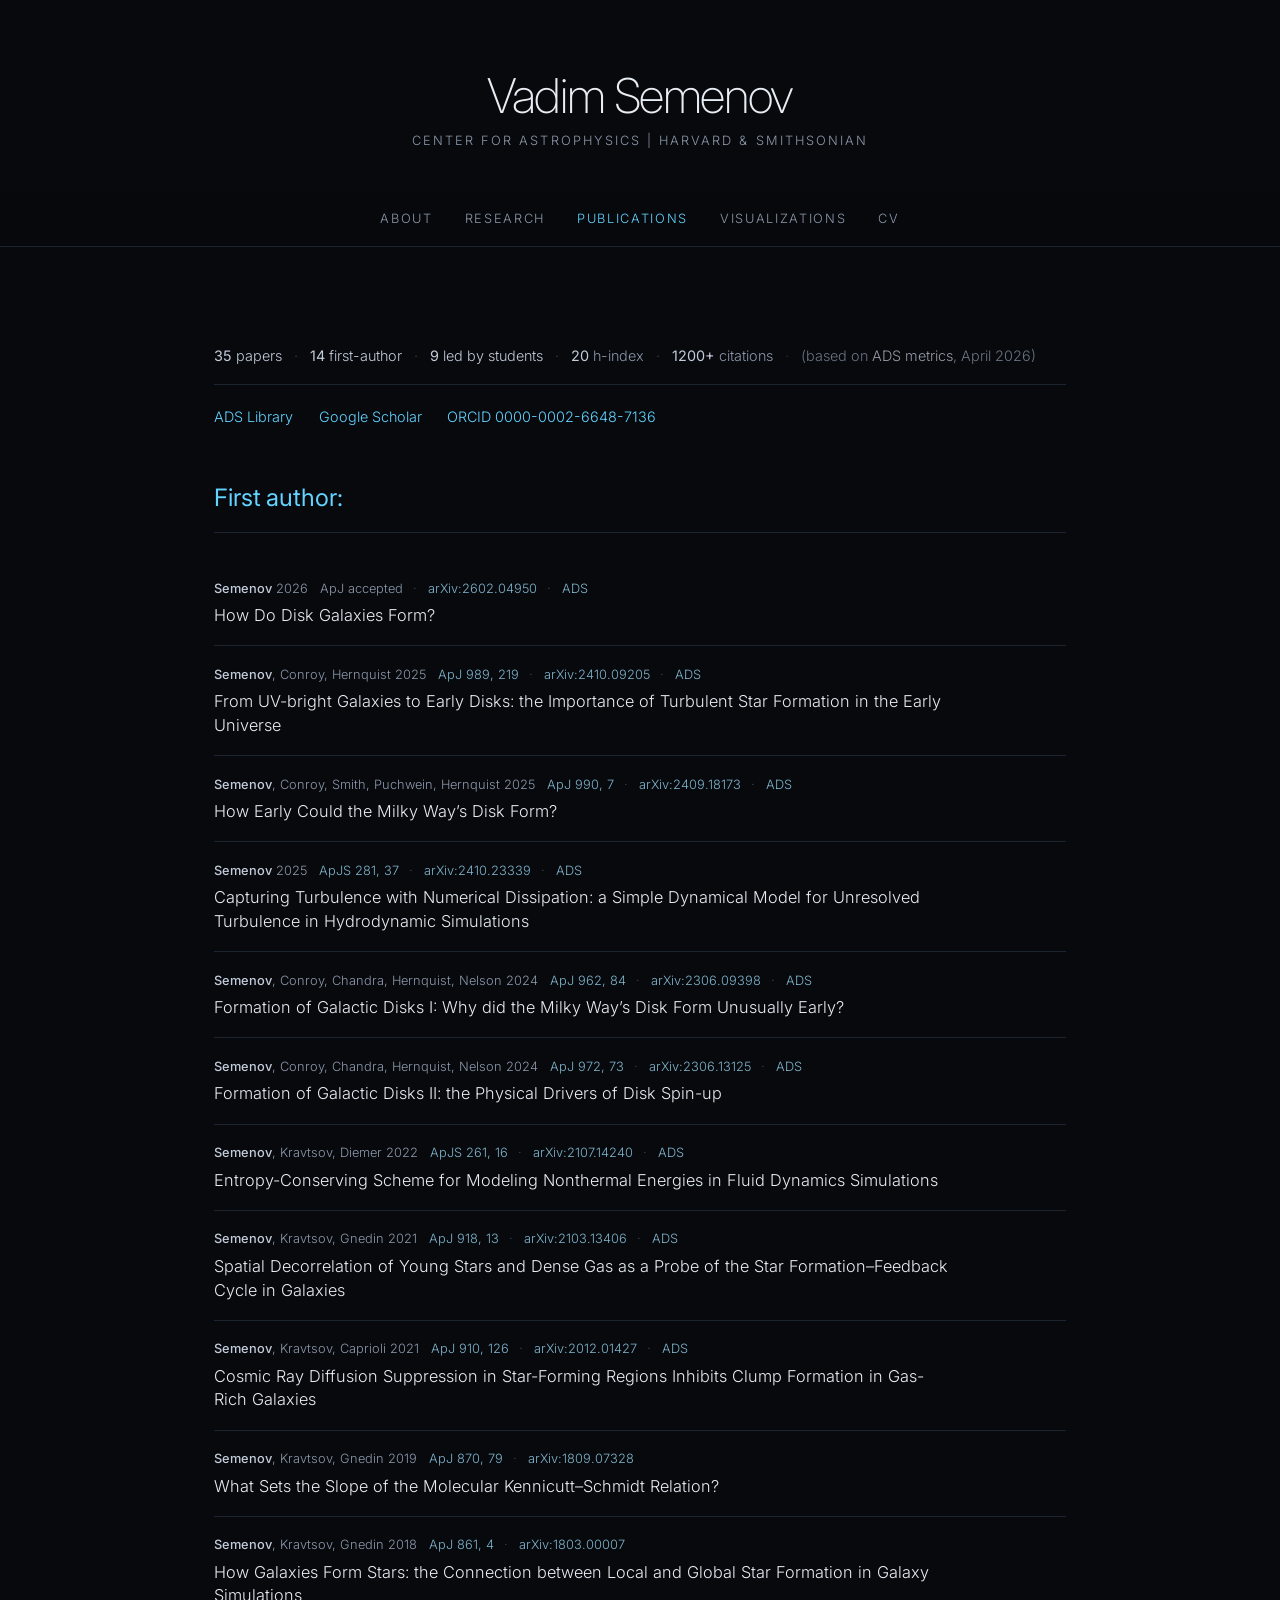
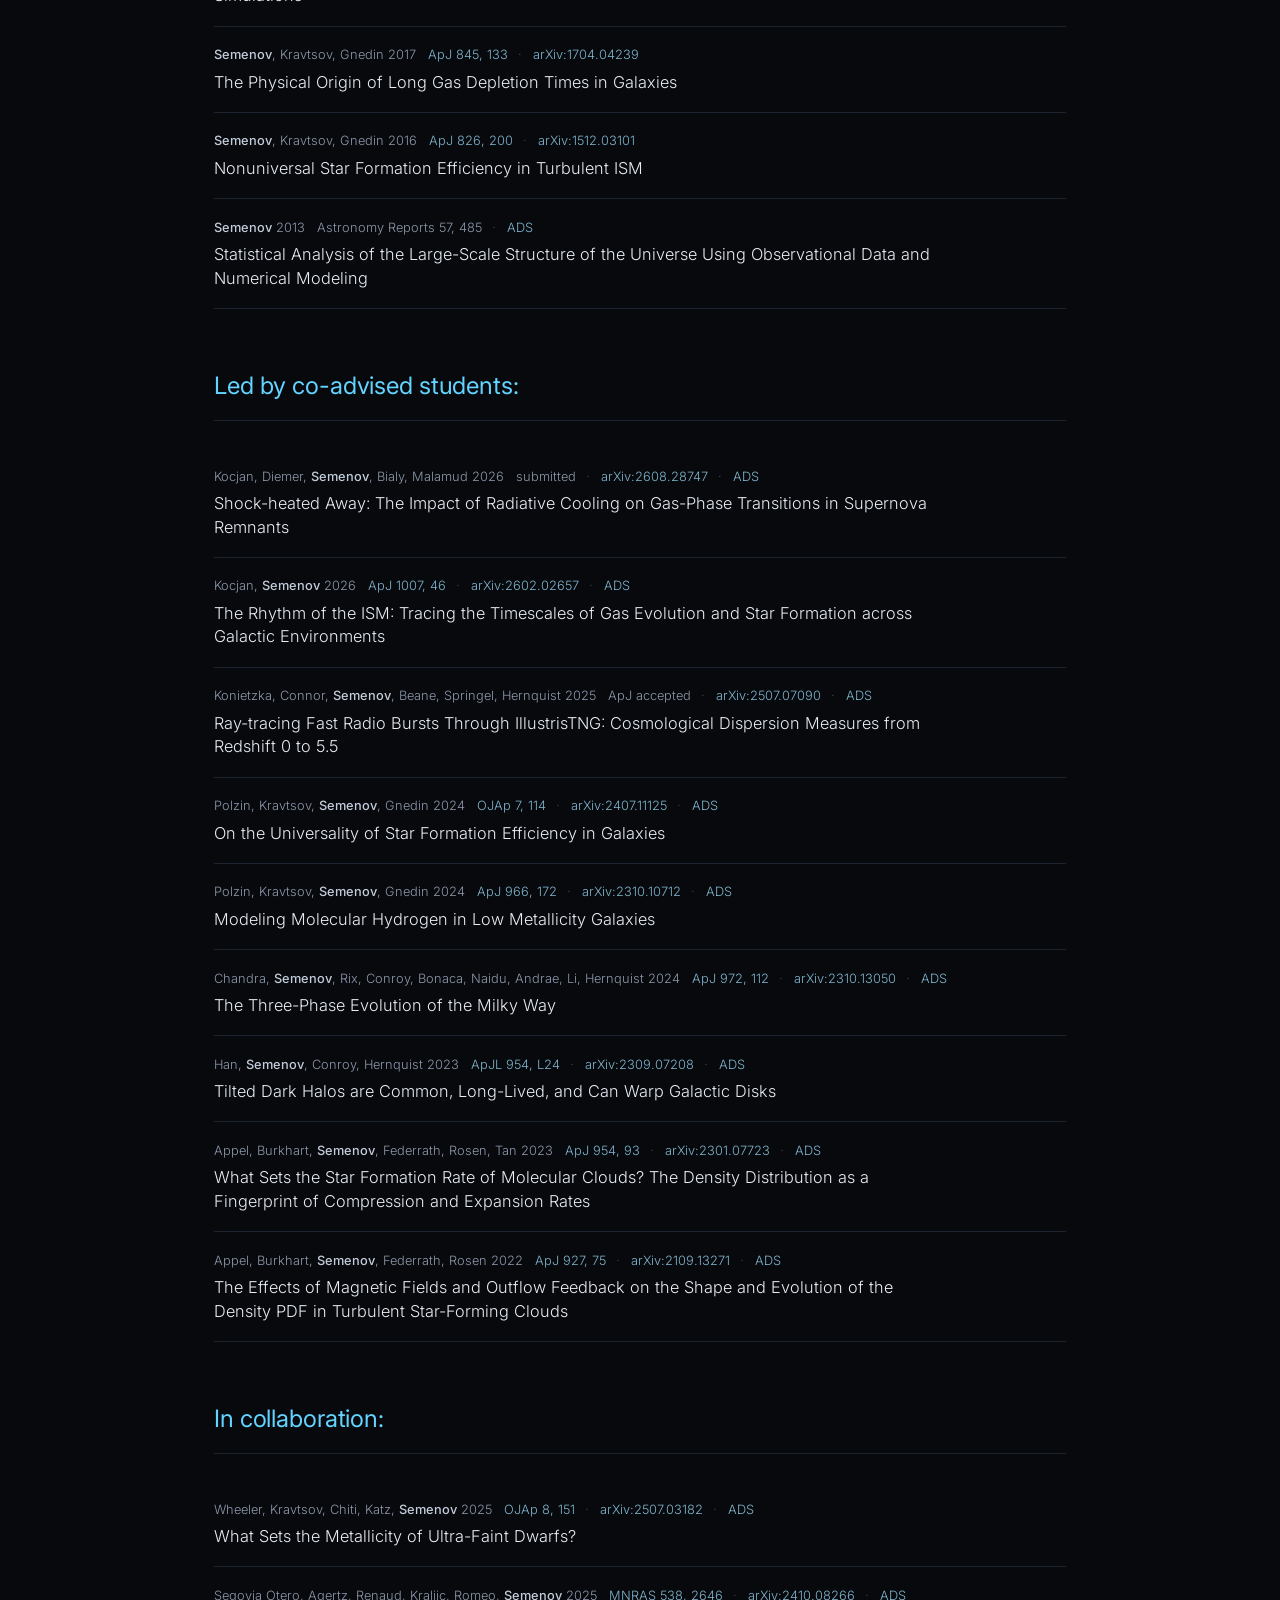
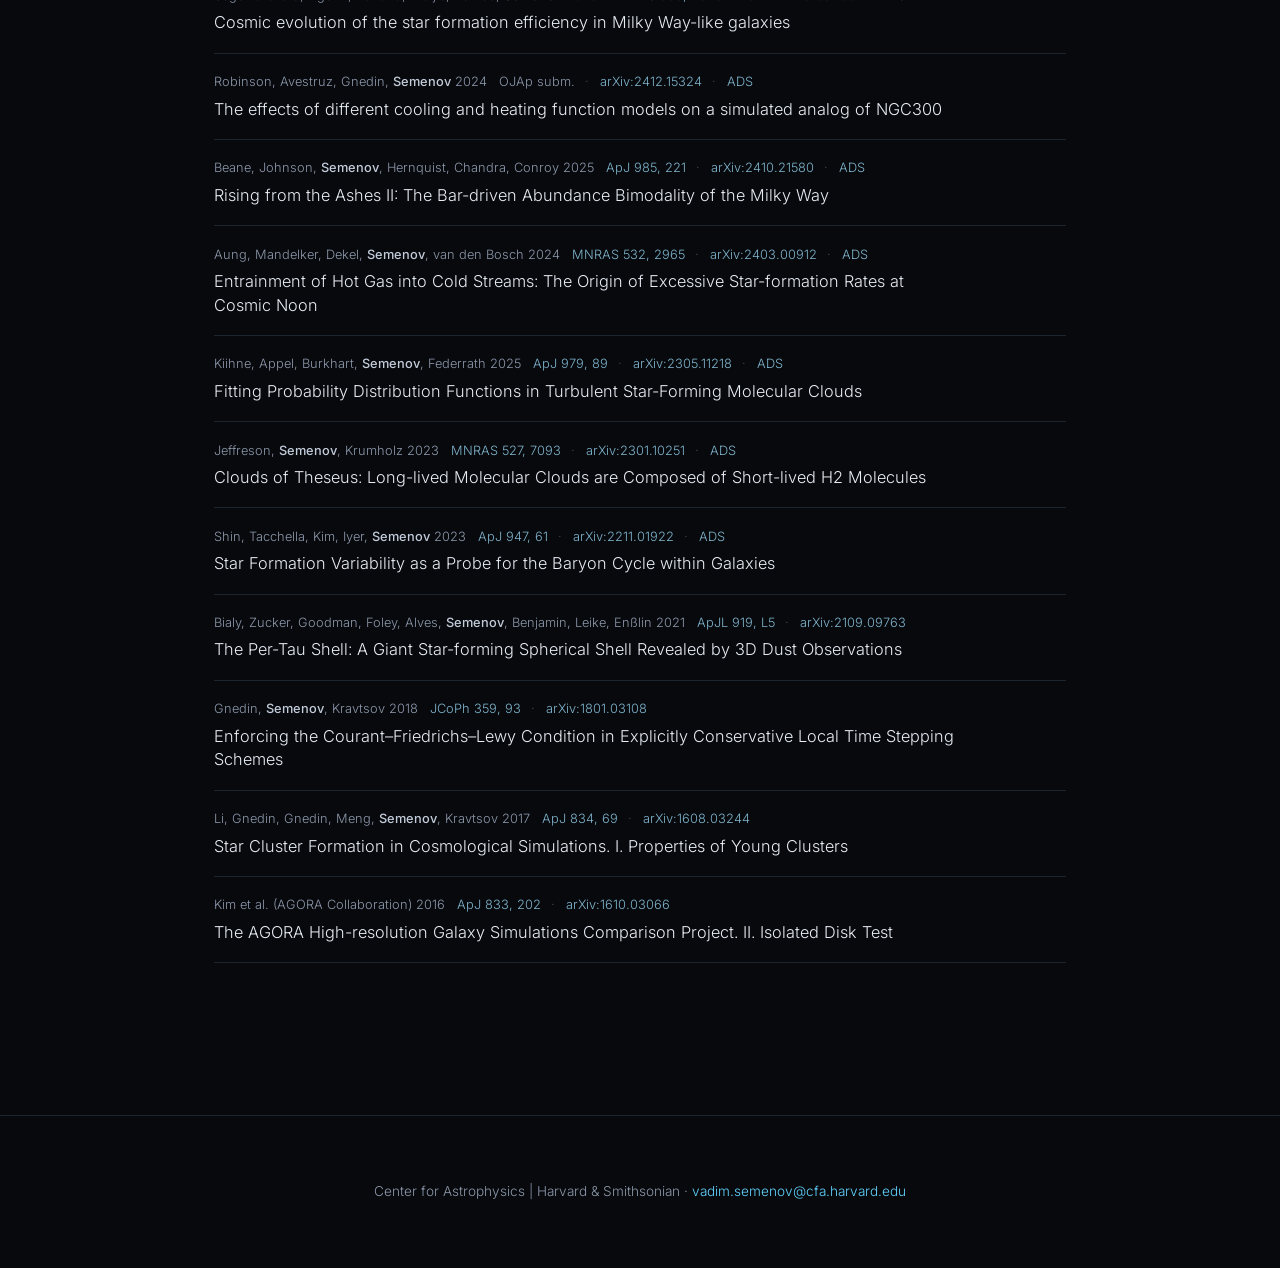
==== commit 01bc423f: "Expand the CR suppression caption and bold the surname in publications The caption now names the fou" ====
--- a/docs/publications.html
+++ b/docs/publications.html
@@ -116,6 +116,7 @@
  border-bottom:1px solid var(--line)}
 .pubs li{padding:1.1rem 0;border-bottom:1px solid var(--line)}
 .pubs .meta{font-size:.8rem;color:var(--mut);margin-bottom:.25rem}
+.pubs .meta strong{font-weight:500;color:var(--dim)}
 .pubs .meta .lnks{margin-left:.75rem}
 .pubs .meta a{color:#7fb4cc}
 .pubs .meta a:hover{color:var(--acc)}
@@ -157,7 +158,7 @@
 <section><div class="wrap-lg">
  <p class="stats"><span class="item"><a href="https://ui.adsabs.harvard.edu/public-libraries/_KemY1lYQ0-gJC90XI2MxA" target="_blank" rel="noopener"><b>35</b> papers</a></span> <span class="sep">&middot;</span> <span class="item"><a href="https://ui.adsabs.harvard.edu/public-libraries/SDoyEcX6RqmDMdxtu-EnGw" target="_blank" rel="noopener"><b>14</b> first-author</a></span> <span class="sep">&middot;</span> <span class="item"><a href="https://ui.adsabs.harvard.edu/public-libraries/6yTr6gjZSdWlioEK2XSA4A" target="_blank" rel="noopener"><b>9</b> led by students</a></span> <span class="sep">&middot;</span> <span class="item"><b>20</b> h-index</span> <span class="sep">&middot;</span> <span class="item"><b>1200+</b> citations</span><span class="note"> <span class="sep">&middot;</span> (based on <a href="https://ui.adsabs.harvard.edu/public-libraries/_KemY1lYQ0-gJC90XI2MxA" target="_blank" rel="noopener">ADS metrics</a>, April 2026)</span></p>
  <div class="links"><a href="https://ui.adsabs.harvard.edu/public-libraries/_KemY1lYQ0-gJC90XI2MxA" target="_blank" rel="noopener">ADS Library</a><a href="https://scholar.google.com/citations?user=xT6Np1wAAAAJ&amp;hl=en" target="_blank" rel="noopener">Google Scholar</a><a href="https://orcid.org/0000-0002-6648-7136" target="_blank" rel="noopener">ORCID 0000-0002-6648-7136</a></div>
- <h2 class="pubgroup">First author:</h2><ul class="pubs"><li><div class="meta"><span class="au">Semenov 2026</span><span class="lnks"><span class="nb">ApJ accepted</span> <span class="sep">&middot;</span> <span class="nb"><a href="https://arxiv.org/abs/2602.04950" target="_blank" rel="noopener">arXiv:2602.04950</a></span> <span class="sep">&middot;</span> <span class="nb"><a href="https://ui.adsabs.harvard.edu/abs/2026arXiv260204950S/abstract" target="_blank" rel="noopener">ADS</a></span></span></div><div class="ti">How Do Disk Galaxies Form?</div></li><li><div class="meta"><span class="au">Semenov, Conroy, Hernquist 2025</span><span class="lnks"><span class="nb"><a href="https://iopscience.iop.org/article/10.3847/1538-4357/ade22d" target="_blank" rel="noopener">ApJ 989, 219</a></span> <span class="sep">&middot;</span> <span class="nb"><a href="https://arxiv.org/abs/2410.09205" target="_blank" rel="noopener">arXiv:2410.09205</a></span> <span class="sep">&middot;</span> <span class="nb"><a href="https://ui.adsabs.harvard.edu/abs/2024arXiv241009205S/abstract" target="_blank" rel="noopener">ADS</a></span></span></div><div class="ti">From UV-bright Galaxies to Early Disks: the Importance of Turbulent Star Formation in the Early Universe</div></li><li><div class="meta"><span class="au">Semenov, Conroy, Smith, Puchwein, Hernquist 2025</span><span class="lnks"><span class="nb"><a href="https://iopscience.iop.org/article/10.3847/1538-4357/addf48" target="_blank" rel="noopener">ApJ 990, 7</a></span> <span class="sep">&middot;</span> <span class="nb"><a href="https://arxiv.org/abs/2409.18173" target="_blank" rel="noopener">arXiv:2409.18173</a></span> <span class="sep">&middot;</span> <span class="nb"><a href="https://ui.adsabs.harvard.edu/abs/2024arXiv240918173S/abstract" target="_blank" rel="noopener">ADS</a></span></span></div><div class="ti">How Early Could the Milky Way&rsquo;s Disk Form?</div></li><li><div class="meta"><span class="au">Semenov 2025</span><span class="lnks"><span class="nb"><a href="https://iopscience.iop.org/article/10.3847/1538-4365/ae0cc6" target="_blank" rel="noopener">ApJS 281, 37</a></span> <span class="sep">&middot;</span> <span class="nb"><a href="https://arxiv.org/abs/2410.23339" target="_blank" rel="noopener">arXiv:2410.23339</a></span> <span class="sep">&middot;</span> <span class="nb"><a href="https://ui.adsabs.harvard.edu/abs/2024arXiv241023339S/abstract" target="_blank" rel="noopener">ADS</a></span></span></div><div class="ti">Capturing Turbulence with Numerical Dissipation: a Simple Dynamical Model for Unresolved Turbulence in Hydrodynamic Simulations</div></li><li><div class="meta"><span class="au">Semenov, Conroy, Chandra, Hernquist, Nelson 2024</span><span class="lnks"><span class="nb"><a href="https://iopscience.iop.org/article/10.3847/1538-4357/ad150a" target="_blank" rel="noopener">ApJ 962, 84</a></span> <span class="sep">&middot;</span> <span class="nb"><a href="https://arxiv.org/abs/2306.09398" target="_blank" rel="noopener">arXiv:2306.09398</a></span> <span class="sep">&middot;</span> <span class="nb"><a href="https://ui.adsabs.harvard.edu/abs/2024ApJ...962...84S/abstract" target="_blank" rel="noopener">ADS</a></span></span></div><div class="ti">Formation of Galactic Disks I: Why did the Milky Way&rsquo;s Disk Form Unusually Early?</div></li><li><div class="meta"><span class="au">Semenov, Conroy, Chandra, Hernquist, Nelson 2024</span><span class="lnks"><span class="nb"><a href="https://iopscience.iop.org/article/10.3847/1538-4357/ad57ba" target="_blank" rel="noopener">ApJ 972, 73</a></span> <span class="sep">&middot;</span> <span class="nb"><a href="https://arxiv.org/abs/2306.13125" target="_blank" rel="noopener">arXiv:2306.13125</a></span> <span class="sep">&middot;</span> <span class="nb"><a href="https://ui.adsabs.harvard.edu/abs/2023arXiv230613125S/abstract" target="_blank" rel="noopener">ADS</a></span></span></div><div class="ti">Formation of Galactic Disks II: the Physical Drivers of Disk Spin-up</div></li><li><div class="meta"><span class="au">Semenov, Kravtsov, Diemer 2022</span><span class="lnks"><span class="nb"><a href="https://doi.org/10.3847/1538-4365/ac69e1" target="_blank" rel="noopener">ApJS 261, 16</a></span> <span class="sep">&middot;</span> <span class="nb"><a href="https://arxiv.org/abs/2107.14240" target="_blank" rel="noopener">arXiv:2107.14240</a></span> <span class="sep">&middot;</span> <span class="nb"><a href="https://ui.adsabs.harvard.edu/abs/2022ApJS..261...16S/abstract" target="_blank" rel="noopener">ADS</a></span></span></div><div class="ti">Entropy-Conserving Scheme for Modeling Nonthermal Energies in Fluid Dynamics Simulations</div></li><li><div class="meta"><span class="au">Semenov, Kravtsov, Gnedin 2021</span><span class="lnks"><span class="nb"><a href="https://doi.org/10.3847/1538-4357/ac0a77" target="_blank" rel="noopener">ApJ 918, 13</a></span> <span class="sep">&middot;</span> <span class="nb"><a href="https://arxiv.org/abs/2103.13406" target="_blank" rel="noopener">arXiv:2103.13406</a></span> <span class="sep">&middot;</span> <span class="nb"><a href="https://ui.adsabs.harvard.edu/abs/2021arXiv210313406S/abstract" target="_blank" rel="noopener">ADS</a></span></span></div><div class="ti">Spatial Decorrelation of Young Stars and Dense Gas as a Probe of the Star Formation&ndash;Feedback Cycle in Galaxies</div></li><li><div class="meta"><span class="au">Semenov, Kravtsov, Caprioli 2021</span><span class="lnks"><span class="nb"><a href="https://doi.org/10.3847/1538-4357/abe2a6" target="_blank" rel="noopener">ApJ 910, 126</a></span> <span class="sep">&middot;</span> <span class="nb"><a href="https://arxiv.org/abs/2012.01427" target="_blank" rel="noopener">arXiv:2012.01427</a></span> <span class="sep">&middot;</span> <span class="nb"><a href="https://ui.adsabs.harvard.edu/abs/2021ApJ...910..126S/abstract" target="_blank" rel="noopener">ADS</a></span></span></div><div class="ti">Cosmic Ray Diffusion Suppression in Star-Forming Regions Inhibits Clump Formation in Gas-Rich Galaxies</div></li><li><div class="meta"><span class="au">Semenov, Kravtsov, Gnedin 2019</span><span class="lnks"><span class="nb"><a href="https://doi.org/10.3847/1538-4357/aaf163" target="_blank" rel="noopener">ApJ 870, 79</a></span> <span class="sep">&middot;</span> <span class="nb"><a href="https://arxiv.org/abs/1809.07328" target="_blank" rel="noopener">arXiv:1809.07328</a></span></span></div><div class="ti">What Sets the Slope of the Molecular Kennicutt&ndash;Schmidt Relation?</div></li><li><div class="meta"><span class="au">Semenov, Kravtsov, Gnedin 2018</span><span class="lnks"><span class="nb"><a href="https://doi.org/10.3847/1538-4357/aac6eb" target="_blank" rel="noopener">ApJ 861, 4</a></span> <span class="sep">&middot;</span> <span class="nb"><a href="https://arxiv.org/abs/1803.00007" target="_blank" rel="noopener">arXiv:1803.00007</a></span></span></div><div class="ti">How Galaxies Form Stars: the Connection between Local and Global Star Formation in Galaxy Simulations</div></li><li><div class="meta"><span class="au">Semenov, Kravtsov, Gnedin 2017</span><span class="lnks"><span class="nb"><a href="https://doi.org/10.3847/1538-4357/aa8096" target="_blank" rel="noopener">ApJ 845, 133</a></span> <span class="sep">&middot;</span> <span class="nb"><a href="https://arxiv.org/abs/1704.04239" target="_blank" rel="noopener">arXiv:1704.04239</a></span></span></div><div class="ti">The Physical Origin of Long Gas Depletion Times in Galaxies</div></li><li><div class="meta"><span class="au">Semenov, Kravtsov, Gnedin 2016</span><span class="lnks"><span class="nb"><a href="https://doi.org/10.3847/0004-637X/826/2/200" target="_blank" rel="noopener">ApJ 826, 200</a></span> <span class="sep">&middot;</span> <span class="nb"><a href="https://arxiv.org/abs/1512.03101" target="_blank" rel="noopener">arXiv:1512.03101</a></span></span></div><div class="ti">Nonuniversal Star Formation Efficiency in Turbulent ISM</div></li><li><div class="meta"><span class="au">Semenov 2013</span><span class="lnks"><span class="nb">Astronomy Reports 57, 485</span> <span class="sep">&middot;</span> <span class="nb"><a href="https://ui.adsabs.harvard.edu/abs/2013ARep...57..485S/abstract" target="_blank" rel="noopener">ADS</a></span></span></div><div class="ti">Statistical Analysis of the Large-Scale Structure of the Universe Using Observational Data and Numerical Modeling</div></li></ul><h2 class="pubgroup">Led by co-advised students:</h2><ul class="pubs"><li><div class="meta"><span class="au">Kocjan, Diemer, Semenov, Bialy, Malamud 2026</span><span class="lnks"><span class="nb">submitted</span> <span class="sep">&middot;</span> <span class="nb"><a href="https://arxiv.org/abs/2608.28747" target="_blank" rel="noopener">arXiv:2608.28747</a></span> <span class="sep">&middot;</span> <span class="nb"><a href="https://ui.adsabs.harvard.edu/abs/2026arXiv260828747K/abstract" target="_blank" rel="noopener">ADS</a></span></span></div><div class="ti">Shock-heated Away: The Impact of Radiative Cooling on Gas-Phase Transitions in Supernova Remnants</div></li><li><div class="meta"><span class="au">Kocjan, Semenov 2026</span><span class="lnks"><span class="nb"><a href="https://iopscience.iop.org/article/10.3847/1538-4357/ae8539" target="_blank" rel="noopener">ApJ 1007, 46</a></span> <span class="sep">&middot;</span> <span class="nb"><a href="https://arxiv.org/abs/2602.02657" target="_blank" rel="noopener">arXiv:2602.02657</a></span> <span class="sep">&middot;</span> <span class="nb"><a href="https://ui.adsabs.harvard.edu/abs/2026ApJ..1007...46K/abstract" target="_blank" rel="noopener">ADS</a></span></span></div><div class="ti">The Rhythm of the ISM: Tracing the Timescales of Gas Evolution and Star Formation across Galactic Environments</div></li><li><div class="meta"><span class="au">Konietzka, Connor, Semenov, Beane, Springel, Hernquist 2025</span><span class="lnks"><span class="nb">ApJ accepted</span> <span class="sep">&middot;</span> <span class="nb"><a href="https://arxiv.org/abs/2507.07090" target="_blank" rel="noopener">arXiv:2507.07090</a></span> <span class="sep">&middot;</span> <span class="nb"><a href="https://ui.adsabs.harvard.edu/abs/2025arXiv250707090K/abstract" target="_blank" rel="noopener">ADS</a></span></span></div><div class="ti">Ray-tracing Fast Radio Bursts Through IllustrisTNG: Cosmological Dispersion Measures from Redshift 0 to 5.5</div></li><li><div class="meta"><span class="au">Polzin, Kravtsov, Semenov, Gnedin 2024</span><span class="lnks"><span class="nb"><a href="https://astro.theoj.org/article/127042-on-the-universality-of-star-formation-efficiency-in-galaxies" target="_blank" rel="noopener">OJAp 7, 114</a></span> <span class="sep">&middot;</span> <span class="nb"><a href="https://arxiv.org/abs/2407.11125" target="_blank" rel="noopener">arXiv:2407.11125</a></span> <span class="sep">&middot;</span> <span class="nb"><a href="https://ui.adsabs.harvard.edu/abs/2024arXiv240711125P/abstract" target="_blank" rel="noopener">ADS</a></span></span></div><div class="ti">On the Universality of Star Formation Efficiency in Galaxies</div></li><li><div class="meta"><span class="au">Polzin, Kravtsov, Semenov, Gnedin 2024</span><span class="lnks"><span class="nb"><a href="https://iopscience.iop.org/article/10.3847/1538-4357/ad32cb" target="_blank" rel="noopener">ApJ 966, 172</a></span> <span class="sep">&middot;</span> <span class="nb"><a href="https://arxiv.org/abs/2310.10712" target="_blank" rel="noopener">arXiv:2310.10712</a></span> <span class="sep">&middot;</span> <span class="nb"><a href="https://ui.adsabs.harvard.edu/abs/2023arXiv231010712P/abstract" target="_blank" rel="noopener">ADS</a></span></span></div><div class="ti">Modeling Molecular Hydrogen in Low Metallicity Galaxies</div></li><li><div class="meta"><span class="au">Chandra, Semenov, Rix, Conroy, Bonaca, Naidu, Andrae, Li, Hernquist 2024</span><span class="lnks"><span class="nb"><a href="https://iopscience.iop.org/article/10.3847/1538-4357/ad5b60" target="_blank" rel="noopener">ApJ 972, 112</a></span> <span class="sep">&middot;</span> <span class="nb"><a href="https://arxiv.org/abs/2310.13050" target="_blank" rel="noopener">arXiv:2310.13050</a></span> <span class="sep">&middot;</span> <span class="nb"><a href="https://ui.adsabs.harvard.edu/abs/2023arXiv231013050C/abstract" target="_blank" rel="noopener">ADS</a></span></span></div><div class="ti">The Three-Phase Evolution of the Milky Way</div></li><li><div class="meta"><span class="au">Han, Semenov, Conroy, Hernquist 2023</span><span class="lnks"><span class="nb"><a href="https://iopscience.iop.org/article/10.3847/2041-8213/ad0641" target="_blank" rel="noopener">ApJL 954, L24</a></span> <span class="sep">&middot;</span> <span class="nb"><a href="https://arxiv.org/abs/2309.07208" target="_blank" rel="noopener">arXiv:2309.07208</a></span> <span class="sep">&middot;</span> <span class="nb"><a href="https://ui.adsabs.harvard.edu/abs/2023arXiv230907208H/abstract" target="_blank" rel="noopener">ADS</a></span></span></div><div class="ti">Tilted Dark Halos are Common, Long-Lived, and Can Warp Galactic Disks</div></li><li><div class="meta"><span class="au">Appel, Burkhart, Semenov, Federrath, Rosen, Tan 2023</span><span class="lnks"><span class="nb"><a href="https://iopscience.iop.org/article/10.3847/1538-4357/ace897" target="_blank" rel="noopener">ApJ 954, 93</a></span> <span class="sep">&middot;</span> <span class="nb"><a href="https://arxiv.org/abs/2301.07723" target="_blank" rel="noopener">arXiv:2301.07723</a></span> <span class="sep">&middot;</span> <span class="nb"><a href="https://ui.adsabs.harvard.edu/abs/2023arXiv230107723A/abstract" target="_blank" rel="noopener">ADS</a></span></span></div><div class="ti">What Sets the Star Formation Rate of Molecular Clouds? The Density Distribution as a Fingerprint of Compression and Expansion Rates</div></li><li><div class="meta"><span class="au">Appel, Burkhart, Semenov, Federrath, Rosen 2022</span><span class="lnks"><span class="nb"><a href="https://iopscience.iop.org/article/10.3847/1538-4357/ac4be3" target="_blank" rel="noopener">ApJ 927, 75</a></span> <span class="sep">&middot;</span> <span class="nb"><a href="https://arxiv.org/abs/2109.13271" target="_blank" rel="noopener">arXiv:2109.13271</a></span> <span class="sep">&middot;</span> <span class="nb"><a href="https://ui.adsabs.harvard.edu/abs/2022ApJ...927...75A/abstract" target="_blank" rel="noopener">ADS</a></span></span></div><div class="ti">The Effects of Magnetic Fields and Outflow Feedback on the Shape and Evolution of the Density PDF in Turbulent Star-Forming Clouds</div></li></ul><h2 class="pubgroup">In collaboration:</h2><ul class="pubs"><li><div class="meta"><span class="au">Wheeler, Kravtsov, Chiti, Katz, Semenov 2025</span><span class="lnks"><span class="nb"><a href="https://astro.theoj.org/article/145734-what-sets-the-metallicity-of-ultra-faint-dwarfs" target="_blank" rel="noopener">OJAp 8, 151</a></span> <span class="sep">&middot;</span> <span class="nb"><a href="https://arxiv.org/abs/2507.03182" target="_blank" rel="noopener">arXiv:2507.03182</a></span> <span class="sep">&middot;</span> <span class="nb"><a href="https://ui.adsabs.harvard.edu/abs/2025arXiv250703182W/abstract" target="_blank" rel="noopener">ADS</a></span></span></div><div class="ti">What Sets the Metallicity of Ultra-Faint Dwarfs?</div></li><li><div class="meta"><span class="au">Segovia Otero, Agertz, Renaud, Kraljic, Romeo, Semenov 2025</span><span class="lnks"><span class="nb"><a href="https://academic.oup.com/mnras/article/538/4/2646/8082127" target="_blank" rel="noopener">MNRAS 538, 2646</a></span> <span class="sep">&middot;</span> <span class="nb"><a href="https://arxiv.org/abs/2410.08266" target="_blank" rel="noopener">arXiv:2410.08266</a></span> <span class="sep">&middot;</span> <span class="nb"><a href="https://ui.adsabs.harvard.edu/abs/2024arXiv241008266S/abstract" target="_blank" rel="noopener">ADS</a></span></span></div><div class="ti">Cosmic evolution of the star formation efficiency in Milky Way-like galaxies</div></li><li><div class="meta"><span class="au">Robinson, Avestruz, Gnedin, Semenov 2024</span><span class="lnks"><span class="nb">OJAp subm.</span> <span class="sep">&middot;</span> <span class="nb"><a href="https://arxiv.org/abs/2412.15324" target="_blank" rel="noopener">arXiv:2412.15324</a></span> <span class="sep">&middot;</span> <span class="nb"><a href="https://ui.adsabs.harvard.edu/abs/2024arXiv241215324R/abstract" target="_blank" rel="noopener">ADS</a></span></span></div><div class="ti">The effects of different cooling and heating function models on a simulated analog of NGC300</div></li><li><div class="meta"><span class="au">Beane, Johnson, Semenov, Hernquist, Chandra, Conroy 2025</span><span class="lnks"><span class="nb"><a href="https://iopscience.iop.org/article/10.3847/1538-4357/adceab" target="_blank" rel="noopener">ApJ 985, 221</a></span> <span class="sep">&middot;</span> <span class="nb"><a href="https://arxiv.org/abs/2410.21580" target="_blank" rel="noopener">arXiv:2410.21580</a></span> <span class="sep">&middot;</span> <span class="nb"><a href="https://ui.adsabs.harvard.edu/abs/2024arXiv241021580B/abstract" target="_blank" rel="noopener">ADS</a></span></span></div><div class="ti">Rising from the Ashes II: The Bar-driven Abundance Bimodality of the Milky Way</div></li><li><div class="meta"><span class="au">Aung, Mandelker, Dekel, Semenov, van den Bosch 2024</span><span class="lnks"><span class="nb"><a href="https://academic.oup.com/mnras/article/532/3/2965/7710759" target="_blank" rel="noopener">MNRAS 532, 2965</a></span> <span class="sep">&middot;</span> <span class="nb"><a href="https://arxiv.org/abs/2403.00912" target="_blank" rel="noopener">arXiv:2403.00912</a></span> <span class="sep">&middot;</span> <span class="nb"><a href="https://ui.adsabs.harvard.edu/abs/2024arXiv240300912A/abstract" target="_blank" rel="noopener">ADS</a></span></span></div><div class="ti">Entrainment of Hot Gas into Cold Streams: The Origin of Excessive Star-formation Rates at Cosmic Noon</div></li><li><div class="meta"><span class="au">Kiihne, Appel, Burkhart, Semenov, Federrath 2025</span><span class="lnks"><span class="nb"><a href="https://iopscience.iop.org/article/10.3847/1538-4357/ad99d5" target="_blank" rel="noopener">ApJ 979, 89</a></span> <span class="sep">&middot;</span> <span class="nb"><a href="https://arxiv.org/abs/2305.11218" target="_blank" rel="noopener">arXiv:2305.11218</a></span> <span class="sep">&middot;</span> <span class="nb"><a href="https://ui.adsabs.harvard.edu/abs/2023arXiv230511218K/abstract" target="_blank" rel="noopener">ADS</a></span></span></div><div class="ti">Fitting Probability Distribution Functions in Turbulent Star-Forming Molecular Clouds</div></li><li><div class="meta"><span class="au">Jeffreson, Semenov, Krumholz 2023</span><span class="lnks"><span class="nb"><a href="https://academic.oup.com/mnras/article/527/3/7093/7424987" target="_blank" rel="noopener">MNRAS 527, 7093</a></span> <span class="sep">&middot;</span> <span class="nb"><a href="https://arxiv.org/abs/2301.10251" target="_blank" rel="noopener">arXiv:2301.10251</a></span> <span class="sep">&middot;</span> <span class="nb"><a href="https://ui.adsabs.harvard.edu/abs/2023arXiv230110251J/abstract" target="_blank" rel="noopener">ADS</a></span></span></div><div class="ti">Clouds of Theseus: Long-lived Molecular Clouds are Composed of Short-lived H2 Molecules</div></li><li><div class="meta"><span class="au">Shin, Tacchella, Kim, Iyer, Semenov 2023</span><span class="lnks"><span class="nb"><a href="https://iopscience.iop.org/article/10.3847/1538-4357/acc251" target="_blank" rel="noopener">ApJ 947, 61</a></span> <span class="sep">&middot;</span> <span class="nb"><a href="https://arxiv.org/abs/2211.01922" target="_blank" rel="noopener">arXiv:2211.01922</a></span> <span class="sep">&middot;</span> <span class="nb"><a href="https://ui.adsabs.harvard.edu/abs/2022arXiv221101922S/abstract" target="_blank" rel="noopener">ADS</a></span></span></div><div class="ti">Star Formation Variability as a Probe for the Baryon Cycle within Galaxies</div></li><li><div class="meta"><span class="au">Bialy, Zucker, Goodman, Foley, Alves, Semenov, Benjamin, Leike, En&szlig;lin 2021</span><span class="lnks"><span class="nb"><a href="https://doi.org/10.3847/2041-8213/ac1f95" target="_blank" rel="noopener">ApJL 919, L5</a></span> <span class="sep">&middot;</span> <span class="nb"><a href="https://arxiv.org/abs/2109.09763" target="_blank" rel="noopener">arXiv:2109.09763</a></span></span></div><div class="ti">The Per-Tau Shell: A Giant Star-forming Spherical Shell Revealed by 3D Dust Observations</div></li><li><div class="meta"><span class="au">Gnedin, Semenov, Kravtsov 2018</span><span class="lnks"><span class="nb"><a href="https://doi.org/10.1016/j.jcp.2018.01.008" target="_blank" rel="noopener">JCoPh 359, 93</a></span> <span class="sep">&middot;</span> <span class="nb"><a href="https://arxiv.org/abs/1801.03108" target="_blank" rel="noopener">arXiv:1801.03108</a></span></span></div><div class="ti">Enforcing the Courant&ndash;Friedrichs&ndash;Lewy Condition in Explicitly Conservative Local Time Stepping Schemes</div></li><li><div class="meta"><span class="au">Li, Gnedin, Gnedin, Meng, Semenov, Kravtsov 2017</span><span class="lnks"><span class="nb"><a href="https://doi.org/10.3847/1538-4357/834/1/69" target="_blank" rel="noopener">ApJ 834, 69</a></span> <span class="sep">&middot;</span> <span class="nb"><a href="https://arxiv.org/abs/1608.03244" target="_blank" rel="noopener">arXiv:1608.03244</a></span></span></div><div class="ti">Star Cluster Formation in Cosmological Simulations. I. Properties of Young Clusters</div></li><li><div class="meta"><span class="au">Kim et al. (AGORA Collaboration) 2016</span><span class="lnks"><span class="nb"><a href="https://doi.org/10.3847/1538-4357/833/2/202" target="_blank" rel="noopener">ApJ 833, 202</a></span> <span class="sep">&middot;</span> <span class="nb"><a href="https://arxiv.org/abs/1610.03066" target="_blank" rel="noopener">arXiv:1610.03066</a></span></span></div><div class="ti">The AGORA High-resolution Galaxy Simulations Comparison Project. II. Isolated Disk Test</div></li></ul>
+ <h2 class="pubgroup">First author:</h2><ul class="pubs"><li><div class="meta"><span class="au"><strong>Semenov</strong> 2026</span><span class="lnks"><span class="nb">ApJ accepted</span> <span class="sep">&middot;</span> <span class="nb"><a href="https://arxiv.org/abs/2602.04950" target="_blank" rel="noopener">arXiv:2602.04950</a></span> <span class="sep">&middot;</span> <span class="nb"><a href="https://ui.adsabs.harvard.edu/abs/2026arXiv260204950S/abstract" target="_blank" rel="noopener">ADS</a></span></span></div><div class="ti">How Do Disk Galaxies Form?</div></li><li><div class="meta"><span class="au"><strong>Semenov</strong>, Conroy, Hernquist 2025</span><span class="lnks"><span class="nb"><a href="https://iopscience.iop.org/article/10.3847/1538-4357/ade22d" target="_blank" rel="noopener">ApJ 989, 219</a></span> <span class="sep">&middot;</span> <span class="nb"><a href="https://arxiv.org/abs/2410.09205" target="_blank" rel="noopener">arXiv:2410.09205</a></span> <span class="sep">&middot;</span> <span class="nb"><a href="https://ui.adsabs.harvard.edu/abs/2024arXiv241009205S/abstract" target="_blank" rel="noopener">ADS</a></span></span></div><div class="ti">From UV-bright Galaxies to Early Disks: the Importance of Turbulent Star Formation in the Early Universe</div></li><li><div class="meta"><span class="au"><strong>Semenov</strong>, Conroy, Smith, Puchwein, Hernquist 2025</span><span class="lnks"><span class="nb"><a href="https://iopscience.iop.org/article/10.3847/1538-4357/addf48" target="_blank" rel="noopener">ApJ 990, 7</a></span> <span class="sep">&middot;</span> <span class="nb"><a href="https://arxiv.org/abs/2409.18173" target="_blank" rel="noopener">arXiv:2409.18173</a></span> <span class="sep">&middot;</span> <span class="nb"><a href="https://ui.adsabs.harvard.edu/abs/2024arXiv240918173S/abstract" target="_blank" rel="noopener">ADS</a></span></span></div><div class="ti">How Early Could the Milky Way&rsquo;s Disk Form?</div></li><li><div class="meta"><span class="au"><strong>Semenov</strong> 2025</span><span class="lnks"><span class="nb"><a href="https://iopscience.iop.org/article/10.3847/1538-4365/ae0cc6" target="_blank" rel="noopener">ApJS 281, 37</a></span> <span class="sep">&middot;</span> <span class="nb"><a href="https://arxiv.org/abs/2410.23339" target="_blank" rel="noopener">arXiv:2410.23339</a></span> <span class="sep">&middot;</span> <span class="nb"><a href="https://ui.adsabs.harvard.edu/abs/2024arXiv241023339S/abstract" target="_blank" rel="noopener">ADS</a></span></span></div><div class="ti">Capturing Turbulence with Numerical Dissipation: a Simple Dynamical Model for Unresolved Turbulence in Hydrodynamic Simulations</div></li><li><div class="meta"><span class="au"><strong>Semenov</strong>, Conroy, Chandra, Hernquist, Nelson 2024</span><span class="lnks"><span class="nb"><a href="https://iopscience.iop.org/article/10.3847/1538-4357/ad150a" target="_blank" rel="noopener">ApJ 962, 84</a></span> <span class="sep">&middot;</span> <span class="nb"><a href="https://arxiv.org/abs/2306.09398" target="_blank" rel="noopener">arXiv:2306.09398</a></span> <span class="sep">&middot;</span> <span class="nb"><a href="https://ui.adsabs.harvard.edu/abs/2024ApJ...962...84S/abstract" target="_blank" rel="noopener">ADS</a></span></span></div><div class="ti">Formation of Galactic Disks I: Why did the Milky Way&rsquo;s Disk Form Unusually Early?</div></li><li><div class="meta"><span class="au"><strong>Semenov</strong>, Conroy, Chandra, Hernquist, Nelson 2024</span><span class="lnks"><span class="nb"><a href="https://iopscience.iop.org/article/10.3847/1538-4357/ad57ba" target="_blank" rel="noopener">ApJ 972, 73</a></span> <span class="sep">&middot;</span> <span class="nb"><a href="https://arxiv.org/abs/2306.13125" target="_blank" rel="noopener">arXiv:2306.13125</a></span> <span class="sep">&middot;</span> <span class="nb"><a href="https://ui.adsabs.harvard.edu/abs/2023arXiv230613125S/abstract" target="_blank" rel="noopener">ADS</a></span></span></div><div class="ti">Formation of Galactic Disks II: the Physical Drivers of Disk Spin-up</div></li><li><div class="meta"><span class="au"><strong>Semenov</strong>, Kravtsov, Diemer 2022</span><span class="lnks"><span class="nb"><a href="https://doi.org/10.3847/1538-4365/ac69e1" target="_blank" rel="noopener">ApJS 261, 16</a></span> <span class="sep">&middot;</span> <span class="nb"><a href="https://arxiv.org/abs/2107.14240" target="_blank" rel="noopener">arXiv:2107.14240</a></span> <span class="sep">&middot;</span> <span class="nb"><a href="https://ui.adsabs.harvard.edu/abs/2022ApJS..261...16S/abstract" target="_blank" rel="noopener">ADS</a></span></span></div><div class="ti">Entropy-Conserving Scheme for Modeling Nonthermal Energies in Fluid Dynamics Simulations</div></li><li><div class="meta"><span class="au"><strong>Semenov</strong>, Kravtsov, Gnedin 2021</span><span class="lnks"><span class="nb"><a href="https://doi.org/10.3847/1538-4357/ac0a77" target="_blank" rel="noopener">ApJ 918, 13</a></span> <span class="sep">&middot;</span> <span class="nb"><a href="https://arxiv.org/abs/2103.13406" target="_blank" rel="noopener">arXiv:2103.13406</a></span> <span class="sep">&middot;</span> <span class="nb"><a href="https://ui.adsabs.harvard.edu/abs/2021arXiv210313406S/abstract" target="_blank" rel="noopener">ADS</a></span></span></div><div class="ti">Spatial Decorrelation of Young Stars and Dense Gas as a Probe of the Star Formation&ndash;Feedback Cycle in Galaxies</div></li><li><div class="meta"><span class="au"><strong>Semenov</strong>, Kravtsov, Caprioli 2021</span><span class="lnks"><span class="nb"><a href="https://doi.org/10.3847/1538-4357/abe2a6" target="_blank" rel="noopener">ApJ 910, 126</a></span> <span class="sep">&middot;</span> <span class="nb"><a href="https://arxiv.org/abs/2012.01427" target="_blank" rel="noopener">arXiv:2012.01427</a></span> <span class="sep">&middot;</span> <span class="nb"><a href="https://ui.adsabs.harvard.edu/abs/2021ApJ...910..126S/abstract" target="_blank" rel="noopener">ADS</a></span></span></div><div class="ti">Cosmic Ray Diffusion Suppression in Star-Forming Regions Inhibits Clump Formation in Gas-Rich Galaxies</div></li><li><div class="meta"><span class="au"><strong>Semenov</strong>, Kravtsov, Gnedin 2019</span><span class="lnks"><span class="nb"><a href="https://doi.org/10.3847/1538-4357/aaf163" target="_blank" rel="noopener">ApJ 870, 79</a></span> <span class="sep">&middot;</span> <span class="nb"><a href="https://arxiv.org/abs/1809.07328" target="_blank" rel="noopener">arXiv:1809.07328</a></span></span></div><div class="ti">What Sets the Slope of the Molecular Kennicutt&ndash;Schmidt Relation?</div></li><li><div class="meta"><span class="au"><strong>Semenov</strong>, Kravtsov, Gnedin 2018</span><span class="lnks"><span class="nb"><a href="https://doi.org/10.3847/1538-4357/aac6eb" target="_blank" rel="noopener">ApJ 861, 4</a></span> <span class="sep">&middot;</span> <span class="nb"><a href="https://arxiv.org/abs/1803.00007" target="_blank" rel="noopener">arXiv:1803.00007</a></span></span></div><div class="ti">How Galaxies Form Stars: the Connection between Local and Global Star Formation in Galaxy Simulations</div></li><li><div class="meta"><span class="au"><strong>Semenov</strong>, Kravtsov, Gnedin 2017</span><span class="lnks"><span class="nb"><a href="https://doi.org/10.3847/1538-4357/aa8096" target="_blank" rel="noopener">ApJ 845, 133</a></span> <span class="sep">&middot;</span> <span class="nb"><a href="https://arxiv.org/abs/1704.04239" target="_blank" rel="noopener">arXiv:1704.04239</a></span></span></div><div class="ti">The Physical Origin of Long Gas Depletion Times in Galaxies</div></li><li><div class="meta"><span class="au"><strong>Semenov</strong>, Kravtsov, Gnedin 2016</span><span class="lnks"><span class="nb"><a href="https://doi.org/10.3847/0004-637X/826/2/200" target="_blank" rel="noopener">ApJ 826, 200</a></span> <span class="sep">&middot;</span> <span class="nb"><a href="https://arxiv.org/abs/1512.03101" target="_blank" rel="noopener">arXiv:1512.03101</a></span></span></div><div class="ti">Nonuniversal Star Formation Efficiency in Turbulent ISM</div></li><li><div class="meta"><span class="au"><strong>Semenov</strong> 2013</span><span class="lnks"><span class="nb">Astronomy Reports 57, 485</span> <span class="sep">&middot;</span> <span class="nb"><a href="https://ui.adsabs.harvard.edu/abs/2013ARep...57..485S/abstract" target="_blank" rel="noopener">ADS</a></span></span></div><div class="ti">Statistical Analysis of the Large-Scale Structure of the Universe Using Observational Data and Numerical Modeling</div></li></ul><h2 class="pubgroup">Led by co-advised students:</h2><ul class="pubs"><li><div class="meta"><span class="au">Kocjan, Diemer, <strong>Semenov</strong>, Bialy, Malamud 2026</span><span class="lnks"><span class="nb">submitted</span> <span class="sep">&middot;</span> <span class="nb"><a href="https://arxiv.org/abs/2608.28747" target="_blank" rel="noopener">arXiv:2608.28747</a></span> <span class="sep">&middot;</span> <span class="nb"><a href="https://ui.adsabs.harvard.edu/abs/2026arXiv260828747K/abstract" target="_blank" rel="noopener">ADS</a></span></span></div><div class="ti">Shock-heated Away: The Impact of Radiative Cooling on Gas-Phase Transitions in Supernova Remnants</div></li><li><div class="meta"><span class="au">Kocjan, <strong>Semenov</strong> 2026</span><span class="lnks"><span class="nb"><a href="https://iopscience.iop.org/article/10.3847/1538-4357/ae8539" target="_blank" rel="noopener">ApJ 1007, 46</a></span> <span class="sep">&middot;</span> <span class="nb"><a href="https://arxiv.org/abs/2602.02657" target="_blank" rel="noopener">arXiv:2602.02657</a></span> <span class="sep">&middot;</span> <span class="nb"><a href="https://ui.adsabs.harvard.edu/abs/2026ApJ..1007...46K/abstract" target="_blank" rel="noopener">ADS</a></span></span></div><div class="ti">The Rhythm of the ISM: Tracing the Timescales of Gas Evolution and Star Formation across Galactic Environments</div></li><li><div class="meta"><span class="au">Konietzka, Connor, <strong>Semenov</strong>, Beane, Springel, Hernquist 2025</span><span class="lnks"><span class="nb">ApJ accepted</span> <span class="sep">&middot;</span> <span class="nb"><a href="https://arxiv.org/abs/2507.07090" target="_blank" rel="noopener">arXiv:2507.07090</a></span> <span class="sep">&middot;</span> <span class="nb"><a href="https://ui.adsabs.harvard.edu/abs/2025arXiv250707090K/abstract" target="_blank" rel="noopener">ADS</a></span></span></div><div class="ti">Ray-tracing Fast Radio Bursts Through IllustrisTNG: Cosmological Dispersion Measures from Redshift 0 to 5.5</div></li><li><div class="meta"><span class="au">Polzin, Kravtsov, <strong>Semenov</strong>, Gnedin 2024</span><span class="lnks"><span class="nb"><a href="https://astro.theoj.org/article/127042-on-the-universality-of-star-formation-efficiency-in-galaxies" target="_blank" rel="noopener">OJAp 7, 114</a></span> <span class="sep">&middot;</span> <span class="nb"><a href="https://arxiv.org/abs/2407.11125" target="_blank" rel="noopener">arXiv:2407.11125</a></span> <span class="sep">&middot;</span> <span class="nb"><a href="https://ui.adsabs.harvard.edu/abs/2024arXiv240711125P/abstract" target="_blank" rel="noopener">ADS</a></span></span></div><div class="ti">On the Universality of Star Formation Efficiency in Galaxies</div></li><li><div class="meta"><span class="au">Polzin, Kravtsov, <strong>Semenov</strong>, Gnedin 2024</span><span class="lnks"><span class="nb"><a href="https://iopscience.iop.org/article/10.3847/1538-4357/ad32cb" target="_blank" rel="noopener">ApJ 966, 172</a></span> <span class="sep">&middot;</span> <span class="nb"><a href="https://arxiv.org/abs/2310.10712" target="_blank" rel="noopener">arXiv:2310.10712</a></span> <span class="sep">&middot;</span> <span class="nb"><a href="https://ui.adsabs.harvard.edu/abs/2023arXiv231010712P/abstract" target="_blank" rel="noopener">ADS</a></span></span></div><div class="ti">Modeling Molecular Hydrogen in Low Metallicity Galaxies</div></li><li><div class="meta"><span class="au">Chandra, <strong>Semenov</strong>, Rix, Conroy, Bonaca, Naidu, Andrae, Li, Hernquist 2024</span><span class="lnks"><span class="nb"><a href="https://iopscience.iop.org/article/10.3847/1538-4357/ad5b60" target="_blank" rel="noopener">ApJ 972, 112</a></span> <span class="sep">&middot;</span> <span class="nb"><a href="https://arxiv.org/abs/2310.13050" target="_blank" rel="noopener">arXiv:2310.13050</a></span> <span class="sep">&middot;</span> <span class="nb"><a href="https://ui.adsabs.harvard.edu/abs/2023arXiv231013050C/abstract" target="_blank" rel="noopener">ADS</a></span></span></div><div class="ti">The Three-Phase Evolution of the Milky Way</div></li><li><div class="meta"><span class="au">Han, <strong>Semenov</strong>, Conroy, Hernquist 2023</span><span class="lnks"><span class="nb"><a href="https://iopscience.iop.org/article/10.3847/2041-8213/ad0641" target="_blank" rel="noopener">ApJL 954, L24</a></span> <span class="sep">&middot;</span> <span class="nb"><a href="https://arxiv.org/abs/2309.07208" target="_blank" rel="noopener">arXiv:2309.07208</a></span> <span class="sep">&middot;</span> <span class="nb"><a href="https://ui.adsabs.harvard.edu/abs/2023arXiv230907208H/abstract" target="_blank" rel="noopener">ADS</a></span></span></div><div class="ti">Tilted Dark Halos are Common, Long-Lived, and Can Warp Galactic Disks</div></li><li><div class="meta"><span class="au">Appel, Burkhart, <strong>Semenov</strong>, Federrath, Rosen, Tan 2023</span><span class="lnks"><span class="nb"><a href="https://iopscience.iop.org/article/10.3847/1538-4357/ace897" target="_blank" rel="noopener">ApJ 954, 93</a></span> <span class="sep">&middot;</span> <span class="nb"><a href="https://arxiv.org/abs/2301.07723" target="_blank" rel="noopener">arXiv:2301.07723</a></span> <span class="sep">&middot;</span> <span class="nb"><a href="https://ui.adsabs.harvard.edu/abs/2023arXiv230107723A/abstract" target="_blank" rel="noopener">ADS</a></span></span></div><div class="ti">What Sets the Star Formation Rate of Molecular Clouds? The Density Distribution as a Fingerprint of Compression and Expansion Rates</div></li><li><div class="meta"><span class="au">Appel, Burkhart, <strong>Semenov</strong>, Federrath, Rosen 2022</span><span class="lnks"><span class="nb"><a href="https://iopscience.iop.org/article/10.3847/1538-4357/ac4be3" target="_blank" rel="noopener">ApJ 927, 75</a></span> <span class="sep">&middot;</span> <span class="nb"><a href="https://arxiv.org/abs/2109.13271" target="_blank" rel="noopener">arXiv:2109.13271</a></span> <span class="sep">&middot;</span> <span class="nb"><a href="https://ui.adsabs.harvard.edu/abs/2022ApJ...927...75A/abstract" target="_blank" rel="noopener">ADS</a></span></span></div><div class="ti">The Effects of Magnetic Fields and Outflow Feedback on the Shape and Evolution of the Density PDF in Turbulent Star-Forming Clouds</div></li></ul><h2 class="pubgroup">In collaboration:</h2><ul class="pubs"><li><div class="meta"><span class="au">Wheeler, Kravtsov, Chiti, Katz, <strong>Semenov</strong> 2025</span><span class="lnks"><span class="nb"><a href="https://astro.theoj.org/article/145734-what-sets-the-metallicity-of-ultra-faint-dwarfs" target="_blank" rel="noopener">OJAp 8, 151</a></span> <span class="sep">&middot;</span> <span class="nb"><a href="https://arxiv.org/abs/2507.03182" target="_blank" rel="noopener">arXiv:2507.03182</a></span> <span class="sep">&middot;</span> <span class="nb"><a href="https://ui.adsabs.harvard.edu/abs/2025arXiv250703182W/abstract" target="_blank" rel="noopener">ADS</a></span></span></div><div class="ti">What Sets the Metallicity of Ultra-Faint Dwarfs?</div></li><li><div class="meta"><span class="au">Segovia Otero, Agertz, Renaud, Kraljic, Romeo, <strong>Semenov</strong> 2025</span><span class="lnks"><span class="nb"><a href="https://academic.oup.com/mnras/article/538/4/2646/8082127" target="_blank" rel="noopener">MNRAS 538, 2646</a></span> <span class="sep">&middot;</span> <span class="nb"><a href="https://arxiv.org/abs/2410.08266" target="_blank" rel="noopener">arXiv:2410.08266</a></span> <span class="sep">&middot;</span> <span class="nb"><a href="https://ui.adsabs.harvard.edu/abs/2024arXiv241008266S/abstract" target="_blank" rel="noopener">ADS</a></span></span></div><div class="ti">Cosmic evolution of the star formation efficiency in Milky Way-like galaxies</div></li><li><div class="meta"><span class="au">Robinson, Avestruz, Gnedin, <strong>Semenov</strong> 2024</span><span class="lnks"><span class="nb">OJAp subm.</span> <span class="sep">&middot;</span> <span class="nb"><a href="https://arxiv.org/abs/2412.15324" target="_blank" rel="noopener">arXiv:2412.15324</a></span> <span class="sep">&middot;</span> <span class="nb"><a href="https://ui.adsabs.harvard.edu/abs/2024arXiv241215324R/abstract" target="_blank" rel="noopener">ADS</a></span></span></div><div class="ti">The effects of different cooling and heating function models on a simulated analog of NGC300</div></li><li><div class="meta"><span class="au">Beane, Johnson, <strong>Semenov</strong>, Hernquist, Chandra, Conroy 2025</span><span class="lnks"><span class="nb"><a href="https://iopscience.iop.org/article/10.3847/1538-4357/adceab" target="_blank" rel="noopener">ApJ 985, 221</a></span> <span class="sep">&middot;</span> <span class="nb"><a href="https://arxiv.org/abs/2410.21580" target="_blank" rel="noopener">arXiv:2410.21580</a></span> <span class="sep">&middot;</span> <span class="nb"><a href="https://ui.adsabs.harvard.edu/abs/2024arXiv241021580B/abstract" target="_blank" rel="noopener">ADS</a></span></span></div><div class="ti">Rising from the Ashes II: The Bar-driven Abundance Bimodality of the Milky Way</div></li><li><div class="meta"><span class="au">Aung, Mandelker, Dekel, <strong>Semenov</strong>, van den Bosch 2024</span><span class="lnks"><span class="nb"><a href="https://academic.oup.com/mnras/article/532/3/2965/7710759" target="_blank" rel="noopener">MNRAS 532, 2965</a></span> <span class="sep">&middot;</span> <span class="nb"><a href="https://arxiv.org/abs/2403.00912" target="_blank" rel="noopener">arXiv:2403.00912</a></span> <span class="sep">&middot;</span> <span class="nb"><a href="https://ui.adsabs.harvard.edu/abs/2024arXiv240300912A/abstract" target="_blank" rel="noopener">ADS</a></span></span></div><div class="ti">Entrainment of Hot Gas into Cold Streams: The Origin of Excessive Star-formation Rates at Cosmic Noon</div></li><li><div class="meta"><span class="au">Kiihne, Appel, Burkhart, <strong>Semenov</strong>, Federrath 2025</span><span class="lnks"><span class="nb"><a href="https://iopscience.iop.org/article/10.3847/1538-4357/ad99d5" target="_blank" rel="noopener">ApJ 979, 89</a></span> <span class="sep">&middot;</span> <span class="nb"><a href="https://arxiv.org/abs/2305.11218" target="_blank" rel="noopener">arXiv:2305.11218</a></span> <span class="sep">&middot;</span> <span class="nb"><a href="https://ui.adsabs.harvard.edu/abs/2023arXiv230511218K/abstract" target="_blank" rel="noopener">ADS</a></span></span></div><div class="ti">Fitting Probability Distribution Functions in Turbulent Star-Forming Molecular Clouds</div></li><li><div class="meta"><span class="au">Jeffreson, <strong>Semenov</strong>, Krumholz 2023</span><span class="lnks"><span class="nb"><a href="https://academic.oup.com/mnras/article/527/3/7093/7424987" target="_blank" rel="noopener">MNRAS 527, 7093</a></span> <span class="sep">&middot;</span> <span class="nb"><a href="https://arxiv.org/abs/2301.10251" target="_blank" rel="noopener">arXiv:2301.10251</a></span> <span class="sep">&middot;</span> <span class="nb"><a href="https://ui.adsabs.harvard.edu/abs/2023arXiv230110251J/abstract" target="_blank" rel="noopener">ADS</a></span></span></div><div class="ti">Clouds of Theseus: Long-lived Molecular Clouds are Composed of Short-lived H2 Molecules</div></li><li><div class="meta"><span class="au">Shin, Tacchella, Kim, Iyer, <strong>Semenov</strong> 2023</span><span class="lnks"><span class="nb"><a href="https://iopscience.iop.org/article/10.3847/1538-4357/acc251" target="_blank" rel="noopener">ApJ 947, 61</a></span> <span class="sep">&middot;</span> <span class="nb"><a href="https://arxiv.org/abs/2211.01922" target="_blank" rel="noopener">arXiv:2211.01922</a></span> <span class="sep">&middot;</span> <span class="nb"><a href="https://ui.adsabs.harvard.edu/abs/2022arXiv221101922S/abstract" target="_blank" rel="noopener">ADS</a></span></span></div><div class="ti">Star Formation Variability as a Probe for the Baryon Cycle within Galaxies</div></li><li><div class="meta"><span class="au">Bialy, Zucker, Goodman, Foley, Alves, <strong>Semenov</strong>, Benjamin, Leike, En&szlig;lin 2021</span><span class="lnks"><span class="nb"><a href="https://doi.org/10.3847/2041-8213/ac1f95" target="_blank" rel="noopener">ApJL 919, L5</a></span> <span class="sep">&middot;</span> <span class="nb"><a href="https://arxiv.org/abs/2109.09763" target="_blank" rel="noopener">arXiv:2109.09763</a></span></span></div><div class="ti">The Per-Tau Shell: A Giant Star-forming Spherical Shell Revealed by 3D Dust Observations</div></li><li><div class="meta"><span class="au">Gnedin, <strong>Semenov</strong>, Kravtsov 2018</span><span class="lnks"><span class="nb"><a href="https://doi.org/10.1016/j.jcp.2018.01.008" target="_blank" rel="noopener">JCoPh 359, 93</a></span> <span class="sep">&middot;</span> <span class="nb"><a href="https://arxiv.org/abs/1801.03108" target="_blank" rel="noopener">arXiv:1801.03108</a></span></span></div><div class="ti">Enforcing the Courant&ndash;Friedrichs&ndash;Lewy Condition in Explicitly Conservative Local Time Stepping Schemes</div></li><li><div class="meta"><span class="au">Li, Gnedin, Gnedin, Meng, <strong>Semenov</strong>, Kravtsov 2017</span><span class="lnks"><span class="nb"><a href="https://doi.org/10.3847/1538-4357/834/1/69" target="_blank" rel="noopener">ApJ 834, 69</a></span> <span class="sep">&middot;</span> <span class="nb"><a href="https://arxiv.org/abs/1608.03244" target="_blank" rel="noopener">arXiv:1608.03244</a></span></span></div><div class="ti">Star Cluster Formation in Cosmological Simulations. I. Properties of Young Clusters</div></li><li><div class="meta"><span class="au">Kim et al. (AGORA Collaboration) 2016</span><span class="lnks"><span class="nb"><a href="https://doi.org/10.3847/1538-4357/833/2/202" target="_blank" rel="noopener">ApJ 833, 202</a></span> <span class="sep">&middot;</span> <span class="nb"><a href="https://arxiv.org/abs/1610.03066" target="_blank" rel="noopener">arXiv:1610.03066</a></span></span></div><div class="ti">The AGORA High-resolution Galaxy Simulations Comparison Project. II. Isolated Disk Test</div></li></ul>
 </div></section>
 <footer>Center for Astrophysics | Harvard &amp; Smithsonian &middot; <a href="mailto:vadim.semenov@cfa.harvard.edu">vadim.semenov@cfa.harvard.edu</a></footer>
 <script src="assets/mock.js?v=1787700034"></script></body></html>
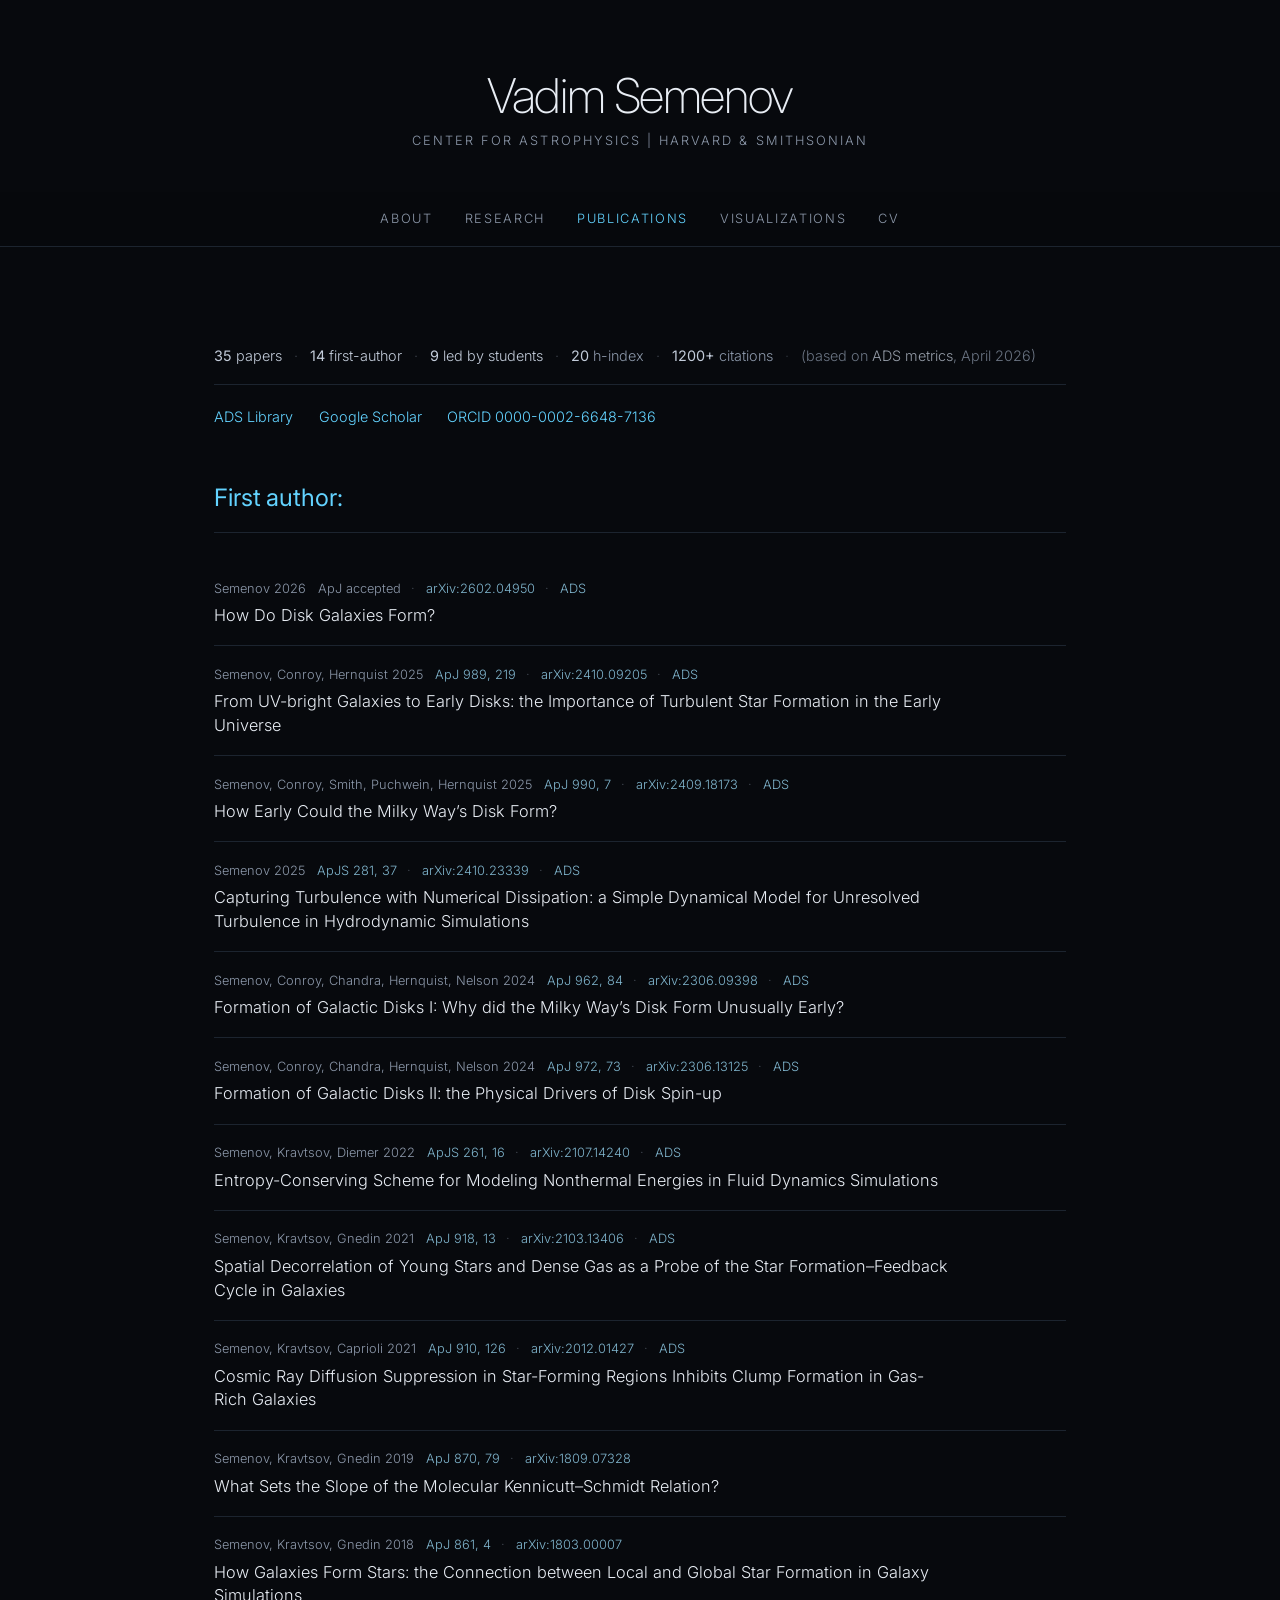
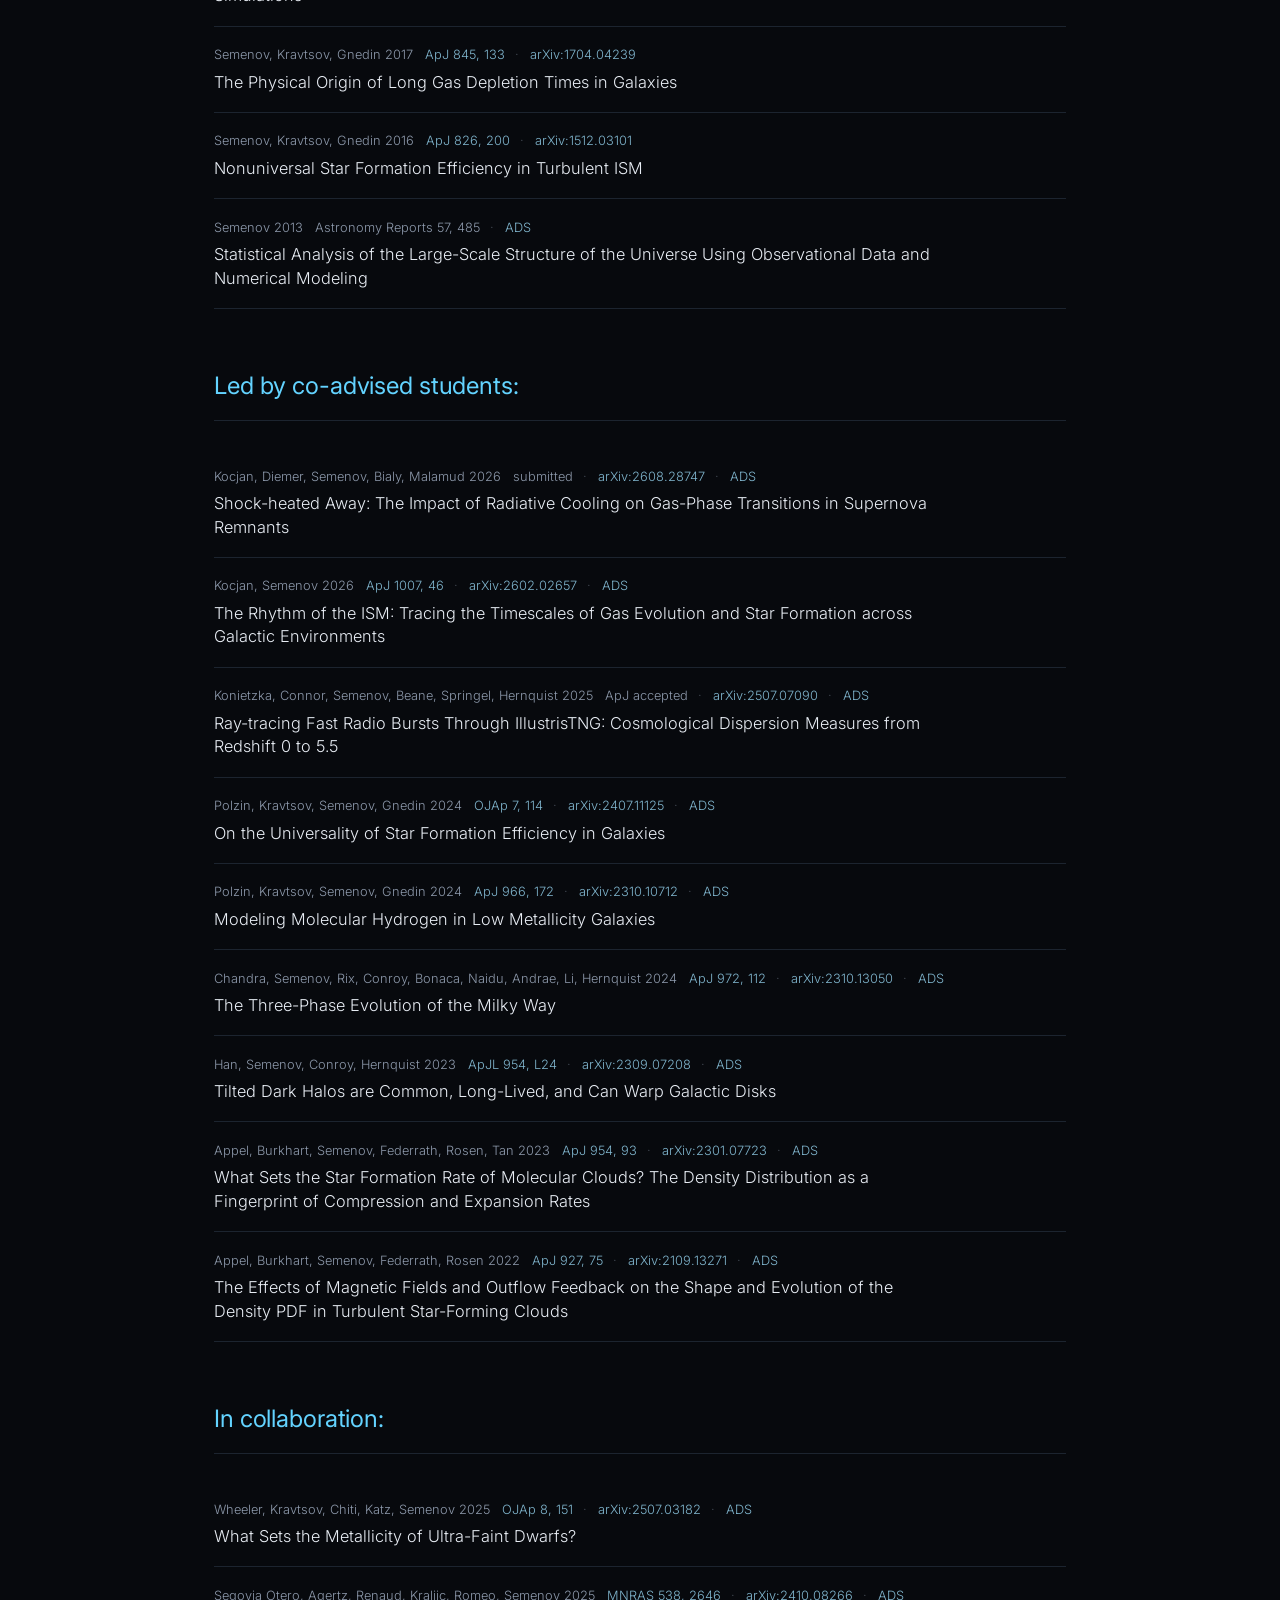
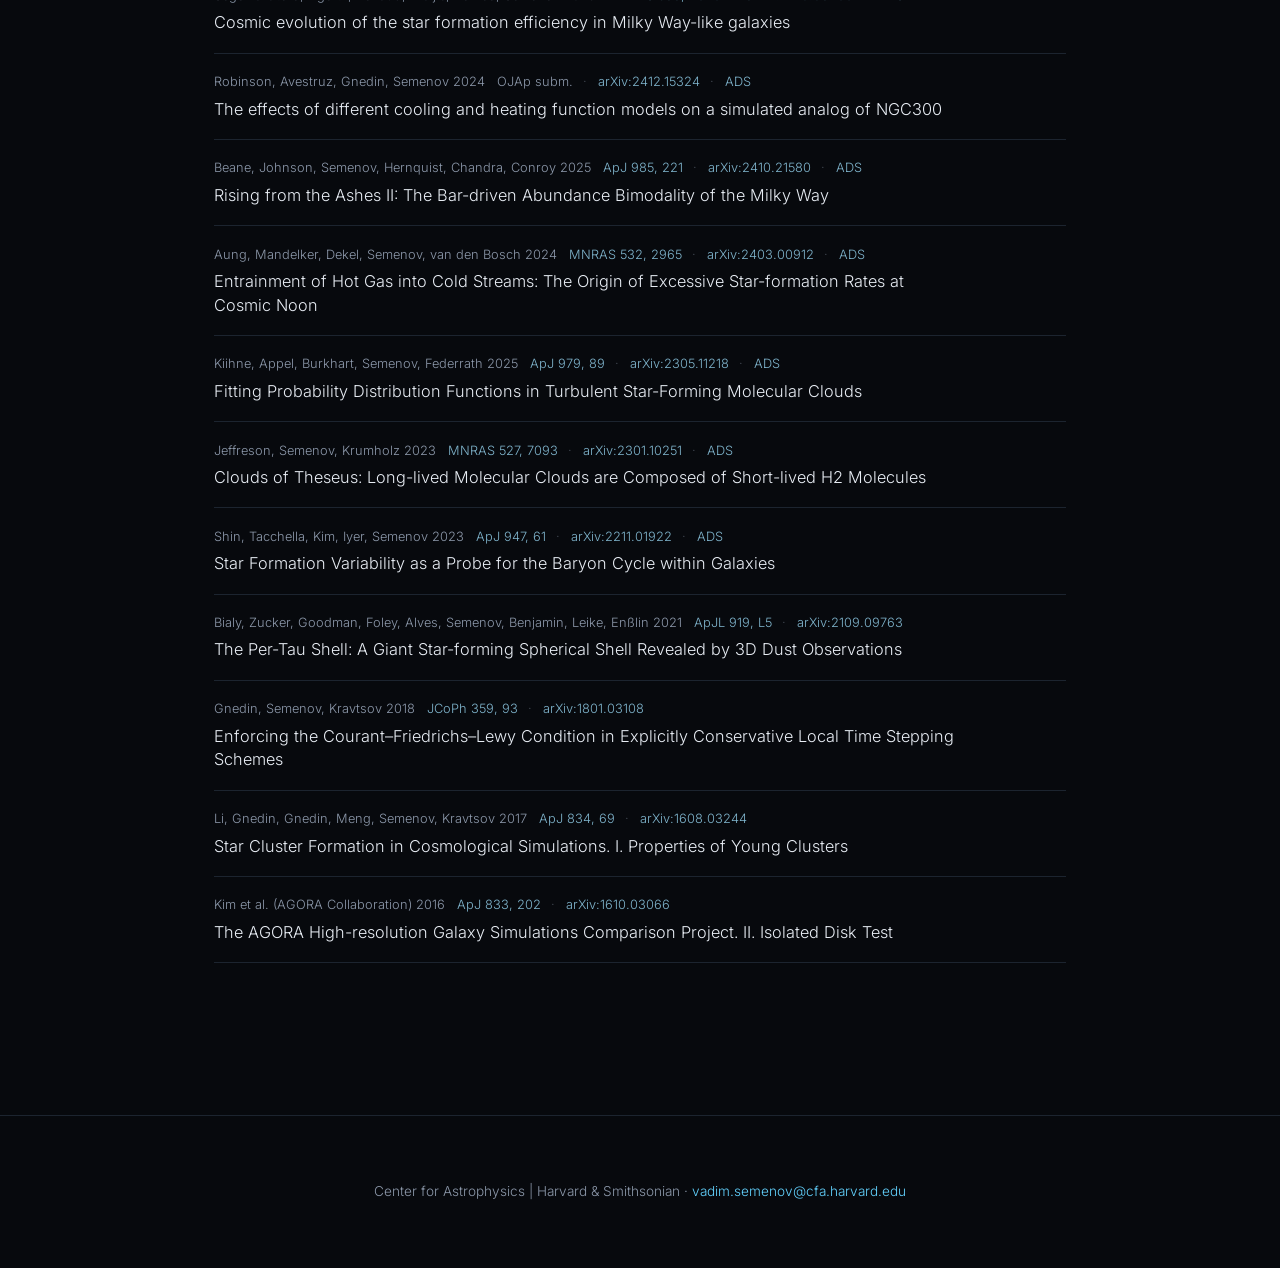
==== commit d534d2ac: "Revert the surname emphasis in publication author lists Keeps the expanded cosmic-ray caption from t" ====
--- a/docs/publications.html
+++ b/docs/publications.html
@@ -116,7 +116,6 @@
  border-bottom:1px solid var(--line)}
 .pubs li{padding:1.1rem 0;border-bottom:1px solid var(--line)}
 .pubs .meta{font-size:.8rem;color:var(--mut);margin-bottom:.25rem}
-.pubs .meta strong{font-weight:500;color:var(--dim)}
 .pubs .meta .lnks{margin-left:.75rem}
 .pubs .meta a{color:#7fb4cc}
 .pubs .meta a:hover{color:var(--acc)}
@@ -158,7 +157,7 @@
 <section><div class="wrap-lg">
  <p class="stats"><span class="item"><a href="https://ui.adsabs.harvard.edu/public-libraries/_KemY1lYQ0-gJC90XI2MxA" target="_blank" rel="noopener"><b>35</b> papers</a></span> <span class="sep">&middot;</span> <span class="item"><a href="https://ui.adsabs.harvard.edu/public-libraries/SDoyEcX6RqmDMdxtu-EnGw" target="_blank" rel="noopener"><b>14</b> first-author</a></span> <span class="sep">&middot;</span> <span class="item"><a href="https://ui.adsabs.harvard.edu/public-libraries/6yTr6gjZSdWlioEK2XSA4A" target="_blank" rel="noopener"><b>9</b> led by students</a></span> <span class="sep">&middot;</span> <span class="item"><b>20</b> h-index</span> <span class="sep">&middot;</span> <span class="item"><b>1200+</b> citations</span><span class="note"> <span class="sep">&middot;</span> (based on <a href="https://ui.adsabs.harvard.edu/public-libraries/_KemY1lYQ0-gJC90XI2MxA" target="_blank" rel="noopener">ADS metrics</a>, April 2026)</span></p>
  <div class="links"><a href="https://ui.adsabs.harvard.edu/public-libraries/_KemY1lYQ0-gJC90XI2MxA" target="_blank" rel="noopener">ADS Library</a><a href="https://scholar.google.com/citations?user=xT6Np1wAAAAJ&amp;hl=en" target="_blank" rel="noopener">Google Scholar</a><a href="https://orcid.org/0000-0002-6648-7136" target="_blank" rel="noopener">ORCID 0000-0002-6648-7136</a></div>
- <h2 class="pubgroup">First author:</h2><ul class="pubs"><li><div class="meta"><span class="au"><strong>Semenov</strong> 2026</span><span class="lnks"><span class="nb">ApJ accepted</span> <span class="sep">&middot;</span> <span class="nb"><a href="https://arxiv.org/abs/2602.04950" target="_blank" rel="noopener">arXiv:2602.04950</a></span> <span class="sep">&middot;</span> <span class="nb"><a href="https://ui.adsabs.harvard.edu/abs/2026arXiv260204950S/abstract" target="_blank" rel="noopener">ADS</a></span></span></div><div class="ti">How Do Disk Galaxies Form?</div></li><li><div class="meta"><span class="au"><strong>Semenov</strong>, Conroy, Hernquist 2025</span><span class="lnks"><span class="nb"><a href="https://iopscience.iop.org/article/10.3847/1538-4357/ade22d" target="_blank" rel="noopener">ApJ 989, 219</a></span> <span class="sep">&middot;</span> <span class="nb"><a href="https://arxiv.org/abs/2410.09205" target="_blank" rel="noopener">arXiv:2410.09205</a></span> <span class="sep">&middot;</span> <span class="nb"><a href="https://ui.adsabs.harvard.edu/abs/2024arXiv241009205S/abstract" target="_blank" rel="noopener">ADS</a></span></span></div><div class="ti">From UV-bright Galaxies to Early Disks: the Importance of Turbulent Star Formation in the Early Universe</div></li><li><div class="meta"><span class="au"><strong>Semenov</strong>, Conroy, Smith, Puchwein, Hernquist 2025</span><span class="lnks"><span class="nb"><a href="https://iopscience.iop.org/article/10.3847/1538-4357/addf48" target="_blank" rel="noopener">ApJ 990, 7</a></span> <span class="sep">&middot;</span> <span class="nb"><a href="https://arxiv.org/abs/2409.18173" target="_blank" rel="noopener">arXiv:2409.18173</a></span> <span class="sep">&middot;</span> <span class="nb"><a href="https://ui.adsabs.harvard.edu/abs/2024arXiv240918173S/abstract" target="_blank" rel="noopener">ADS</a></span></span></div><div class="ti">How Early Could the Milky Way&rsquo;s Disk Form?</div></li><li><div class="meta"><span class="au"><strong>Semenov</strong> 2025</span><span class="lnks"><span class="nb"><a href="https://iopscience.iop.org/article/10.3847/1538-4365/ae0cc6" target="_blank" rel="noopener">ApJS 281, 37</a></span> <span class="sep">&middot;</span> <span class="nb"><a href="https://arxiv.org/abs/2410.23339" target="_blank" rel="noopener">arXiv:2410.23339</a></span> <span class="sep">&middot;</span> <span class="nb"><a href="https://ui.adsabs.harvard.edu/abs/2024arXiv241023339S/abstract" target="_blank" rel="noopener">ADS</a></span></span></div><div class="ti">Capturing Turbulence with Numerical Dissipation: a Simple Dynamical Model for Unresolved Turbulence in Hydrodynamic Simulations</div></li><li><div class="meta"><span class="au"><strong>Semenov</strong>, Conroy, Chandra, Hernquist, Nelson 2024</span><span class="lnks"><span class="nb"><a href="https://iopscience.iop.org/article/10.3847/1538-4357/ad150a" target="_blank" rel="noopener">ApJ 962, 84</a></span> <span class="sep">&middot;</span> <span class="nb"><a href="https://arxiv.org/abs/2306.09398" target="_blank" rel="noopener">arXiv:2306.09398</a></span> <span class="sep">&middot;</span> <span class="nb"><a href="https://ui.adsabs.harvard.edu/abs/2024ApJ...962...84S/abstract" target="_blank" rel="noopener">ADS</a></span></span></div><div class="ti">Formation of Galactic Disks I: Why did the Milky Way&rsquo;s Disk Form Unusually Early?</div></li><li><div class="meta"><span class="au"><strong>Semenov</strong>, Conroy, Chandra, Hernquist, Nelson 2024</span><span class="lnks"><span class="nb"><a href="https://iopscience.iop.org/article/10.3847/1538-4357/ad57ba" target="_blank" rel="noopener">ApJ 972, 73</a></span> <span class="sep">&middot;</span> <span class="nb"><a href="https://arxiv.org/abs/2306.13125" target="_blank" rel="noopener">arXiv:2306.13125</a></span> <span class="sep">&middot;</span> <span class="nb"><a href="https://ui.adsabs.harvard.edu/abs/2023arXiv230613125S/abstract" target="_blank" rel="noopener">ADS</a></span></span></div><div class="ti">Formation of Galactic Disks II: the Physical Drivers of Disk Spin-up</div></li><li><div class="meta"><span class="au"><strong>Semenov</strong>, Kravtsov, Diemer 2022</span><span class="lnks"><span class="nb"><a href="https://doi.org/10.3847/1538-4365/ac69e1" target="_blank" rel="noopener">ApJS 261, 16</a></span> <span class="sep">&middot;</span> <span class="nb"><a href="https://arxiv.org/abs/2107.14240" target="_blank" rel="noopener">arXiv:2107.14240</a></span> <span class="sep">&middot;</span> <span class="nb"><a href="https://ui.adsabs.harvard.edu/abs/2022ApJS..261...16S/abstract" target="_blank" rel="noopener">ADS</a></span></span></div><div class="ti">Entropy-Conserving Scheme for Modeling Nonthermal Energies in Fluid Dynamics Simulations</div></li><li><div class="meta"><span class="au"><strong>Semenov</strong>, Kravtsov, Gnedin 2021</span><span class="lnks"><span class="nb"><a href="https://doi.org/10.3847/1538-4357/ac0a77" target="_blank" rel="noopener">ApJ 918, 13</a></span> <span class="sep">&middot;</span> <span class="nb"><a href="https://arxiv.org/abs/2103.13406" target="_blank" rel="noopener">arXiv:2103.13406</a></span> <span class="sep">&middot;</span> <span class="nb"><a href="https://ui.adsabs.harvard.edu/abs/2021arXiv210313406S/abstract" target="_blank" rel="noopener">ADS</a></span></span></div><div class="ti">Spatial Decorrelation of Young Stars and Dense Gas as a Probe of the Star Formation&ndash;Feedback Cycle in Galaxies</div></li><li><div class="meta"><span class="au"><strong>Semenov</strong>, Kravtsov, Caprioli 2021</span><span class="lnks"><span class="nb"><a href="https://doi.org/10.3847/1538-4357/abe2a6" target="_blank" rel="noopener">ApJ 910, 126</a></span> <span class="sep">&middot;</span> <span class="nb"><a href="https://arxiv.org/abs/2012.01427" target="_blank" rel="noopener">arXiv:2012.01427</a></span> <span class="sep">&middot;</span> <span class="nb"><a href="https://ui.adsabs.harvard.edu/abs/2021ApJ...910..126S/abstract" target="_blank" rel="noopener">ADS</a></span></span></div><div class="ti">Cosmic Ray Diffusion Suppression in Star-Forming Regions Inhibits Clump Formation in Gas-Rich Galaxies</div></li><li><div class="meta"><span class="au"><strong>Semenov</strong>, Kravtsov, Gnedin 2019</span><span class="lnks"><span class="nb"><a href="https://doi.org/10.3847/1538-4357/aaf163" target="_blank" rel="noopener">ApJ 870, 79</a></span> <span class="sep">&middot;</span> <span class="nb"><a href="https://arxiv.org/abs/1809.07328" target="_blank" rel="noopener">arXiv:1809.07328</a></span></span></div><div class="ti">What Sets the Slope of the Molecular Kennicutt&ndash;Schmidt Relation?</div></li><li><div class="meta"><span class="au"><strong>Semenov</strong>, Kravtsov, Gnedin 2018</span><span class="lnks"><span class="nb"><a href="https://doi.org/10.3847/1538-4357/aac6eb" target="_blank" rel="noopener">ApJ 861, 4</a></span> <span class="sep">&middot;</span> <span class="nb"><a href="https://arxiv.org/abs/1803.00007" target="_blank" rel="noopener">arXiv:1803.00007</a></span></span></div><div class="ti">How Galaxies Form Stars: the Connection between Local and Global Star Formation in Galaxy Simulations</div></li><li><div class="meta"><span class="au"><strong>Semenov</strong>, Kravtsov, Gnedin 2017</span><span class="lnks"><span class="nb"><a href="https://doi.org/10.3847/1538-4357/aa8096" target="_blank" rel="noopener">ApJ 845, 133</a></span> <span class="sep">&middot;</span> <span class="nb"><a href="https://arxiv.org/abs/1704.04239" target="_blank" rel="noopener">arXiv:1704.04239</a></span></span></div><div class="ti">The Physical Origin of Long Gas Depletion Times in Galaxies</div></li><li><div class="meta"><span class="au"><strong>Semenov</strong>, Kravtsov, Gnedin 2016</span><span class="lnks"><span class="nb"><a href="https://doi.org/10.3847/0004-637X/826/2/200" target="_blank" rel="noopener">ApJ 826, 200</a></span> <span class="sep">&middot;</span> <span class="nb"><a href="https://arxiv.org/abs/1512.03101" target="_blank" rel="noopener">arXiv:1512.03101</a></span></span></div><div class="ti">Nonuniversal Star Formation Efficiency in Turbulent ISM</div></li><li><div class="meta"><span class="au"><strong>Semenov</strong> 2013</span><span class="lnks"><span class="nb">Astronomy Reports 57, 485</span> <span class="sep">&middot;</span> <span class="nb"><a href="https://ui.adsabs.harvard.edu/abs/2013ARep...57..485S/abstract" target="_blank" rel="noopener">ADS</a></span></span></div><div class="ti">Statistical Analysis of the Large-Scale Structure of the Universe Using Observational Data and Numerical Modeling</div></li></ul><h2 class="pubgroup">Led by co-advised students:</h2><ul class="pubs"><li><div class="meta"><span class="au">Kocjan, Diemer, <strong>Semenov</strong>, Bialy, Malamud 2026</span><span class="lnks"><span class="nb">submitted</span> <span class="sep">&middot;</span> <span class="nb"><a href="https://arxiv.org/abs/2608.28747" target="_blank" rel="noopener">arXiv:2608.28747</a></span> <span class="sep">&middot;</span> <span class="nb"><a href="https://ui.adsabs.harvard.edu/abs/2026arXiv260828747K/abstract" target="_blank" rel="noopener">ADS</a></span></span></div><div class="ti">Shock-heated Away: The Impact of Radiative Cooling on Gas-Phase Transitions in Supernova Remnants</div></li><li><div class="meta"><span class="au">Kocjan, <strong>Semenov</strong> 2026</span><span class="lnks"><span class="nb"><a href="https://iopscience.iop.org/article/10.3847/1538-4357/ae8539" target="_blank" rel="noopener">ApJ 1007, 46</a></span> <span class="sep">&middot;</span> <span class="nb"><a href="https://arxiv.org/abs/2602.02657" target="_blank" rel="noopener">arXiv:2602.02657</a></span> <span class="sep">&middot;</span> <span class="nb"><a href="https://ui.adsabs.harvard.edu/abs/2026ApJ..1007...46K/abstract" target="_blank" rel="noopener">ADS</a></span></span></div><div class="ti">The Rhythm of the ISM: Tracing the Timescales of Gas Evolution and Star Formation across Galactic Environments</div></li><li><div class="meta"><span class="au">Konietzka, Connor, <strong>Semenov</strong>, Beane, Springel, Hernquist 2025</span><span class="lnks"><span class="nb">ApJ accepted</span> <span class="sep">&middot;</span> <span class="nb"><a href="https://arxiv.org/abs/2507.07090" target="_blank" rel="noopener">arXiv:2507.07090</a></span> <span class="sep">&middot;</span> <span class="nb"><a href="https://ui.adsabs.harvard.edu/abs/2025arXiv250707090K/abstract" target="_blank" rel="noopener">ADS</a></span></span></div><div class="ti">Ray-tracing Fast Radio Bursts Through IllustrisTNG: Cosmological Dispersion Measures from Redshift 0 to 5.5</div></li><li><div class="meta"><span class="au">Polzin, Kravtsov, <strong>Semenov</strong>, Gnedin 2024</span><span class="lnks"><span class="nb"><a href="https://astro.theoj.org/article/127042-on-the-universality-of-star-formation-efficiency-in-galaxies" target="_blank" rel="noopener">OJAp 7, 114</a></span> <span class="sep">&middot;</span> <span class="nb"><a href="https://arxiv.org/abs/2407.11125" target="_blank" rel="noopener">arXiv:2407.11125</a></span> <span class="sep">&middot;</span> <span class="nb"><a href="https://ui.adsabs.harvard.edu/abs/2024arXiv240711125P/abstract" target="_blank" rel="noopener">ADS</a></span></span></div><div class="ti">On the Universality of Star Formation Efficiency in Galaxies</div></li><li><div class="meta"><span class="au">Polzin, Kravtsov, <strong>Semenov</strong>, Gnedin 2024</span><span class="lnks"><span class="nb"><a href="https://iopscience.iop.org/article/10.3847/1538-4357/ad32cb" target="_blank" rel="noopener">ApJ 966, 172</a></span> <span class="sep">&middot;</span> <span class="nb"><a href="https://arxiv.org/abs/2310.10712" target="_blank" rel="noopener">arXiv:2310.10712</a></span> <span class="sep">&middot;</span> <span class="nb"><a href="https://ui.adsabs.harvard.edu/abs/2023arXiv231010712P/abstract" target="_blank" rel="noopener">ADS</a></span></span></div><div class="ti">Modeling Molecular Hydrogen in Low Metallicity Galaxies</div></li><li><div class="meta"><span class="au">Chandra, <strong>Semenov</strong>, Rix, Conroy, Bonaca, Naidu, Andrae, Li, Hernquist 2024</span><span class="lnks"><span class="nb"><a href="https://iopscience.iop.org/article/10.3847/1538-4357/ad5b60" target="_blank" rel="noopener">ApJ 972, 112</a></span> <span class="sep">&middot;</span> <span class="nb"><a href="https://arxiv.org/abs/2310.13050" target="_blank" rel="noopener">arXiv:2310.13050</a></span> <span class="sep">&middot;</span> <span class="nb"><a href="https://ui.adsabs.harvard.edu/abs/2023arXiv231013050C/abstract" target="_blank" rel="noopener">ADS</a></span></span></div><div class="ti">The Three-Phase Evolution of the Milky Way</div></li><li><div class="meta"><span class="au">Han, <strong>Semenov</strong>, Conroy, Hernquist 2023</span><span class="lnks"><span class="nb"><a href="https://iopscience.iop.org/article/10.3847/2041-8213/ad0641" target="_blank" rel="noopener">ApJL 954, L24</a></span> <span class="sep">&middot;</span> <span class="nb"><a href="https://arxiv.org/abs/2309.07208" target="_blank" rel="noopener">arXiv:2309.07208</a></span> <span class="sep">&middot;</span> <span class="nb"><a href="https://ui.adsabs.harvard.edu/abs/2023arXiv230907208H/abstract" target="_blank" rel="noopener">ADS</a></span></span></div><div class="ti">Tilted Dark Halos are Common, Long-Lived, and Can Warp Galactic Disks</div></li><li><div class="meta"><span class="au">Appel, Burkhart, <strong>Semenov</strong>, Federrath, Rosen, Tan 2023</span><span class="lnks"><span class="nb"><a href="https://iopscience.iop.org/article/10.3847/1538-4357/ace897" target="_blank" rel="noopener">ApJ 954, 93</a></span> <span class="sep">&middot;</span> <span class="nb"><a href="https://arxiv.org/abs/2301.07723" target="_blank" rel="noopener">arXiv:2301.07723</a></span> <span class="sep">&middot;</span> <span class="nb"><a href="https://ui.adsabs.harvard.edu/abs/2023arXiv230107723A/abstract" target="_blank" rel="noopener">ADS</a></span></span></div><div class="ti">What Sets the Star Formation Rate of Molecular Clouds? The Density Distribution as a Fingerprint of Compression and Expansion Rates</div></li><li><div class="meta"><span class="au">Appel, Burkhart, <strong>Semenov</strong>, Federrath, Rosen 2022</span><span class="lnks"><span class="nb"><a href="https://iopscience.iop.org/article/10.3847/1538-4357/ac4be3" target="_blank" rel="noopener">ApJ 927, 75</a></span> <span class="sep">&middot;</span> <span class="nb"><a href="https://arxiv.org/abs/2109.13271" target="_blank" rel="noopener">arXiv:2109.13271</a></span> <span class="sep">&middot;</span> <span class="nb"><a href="https://ui.adsabs.harvard.edu/abs/2022ApJ...927...75A/abstract" target="_blank" rel="noopener">ADS</a></span></span></div><div class="ti">The Effects of Magnetic Fields and Outflow Feedback on the Shape and Evolution of the Density PDF in Turbulent Star-Forming Clouds</div></li></ul><h2 class="pubgroup">In collaboration:</h2><ul class="pubs"><li><div class="meta"><span class="au">Wheeler, Kravtsov, Chiti, Katz, <strong>Semenov</strong> 2025</span><span class="lnks"><span class="nb"><a href="https://astro.theoj.org/article/145734-what-sets-the-metallicity-of-ultra-faint-dwarfs" target="_blank" rel="noopener">OJAp 8, 151</a></span> <span class="sep">&middot;</span> <span class="nb"><a href="https://arxiv.org/abs/2507.03182" target="_blank" rel="noopener">arXiv:2507.03182</a></span> <span class="sep">&middot;</span> <span class="nb"><a href="https://ui.adsabs.harvard.edu/abs/2025arXiv250703182W/abstract" target="_blank" rel="noopener">ADS</a></span></span></div><div class="ti">What Sets the Metallicity of Ultra-Faint Dwarfs?</div></li><li><div class="meta"><span class="au">Segovia Otero, Agertz, Renaud, Kraljic, Romeo, <strong>Semenov</strong> 2025</span><span class="lnks"><span class="nb"><a href="https://academic.oup.com/mnras/article/538/4/2646/8082127" target="_blank" rel="noopener">MNRAS 538, 2646</a></span> <span class="sep">&middot;</span> <span class="nb"><a href="https://arxiv.org/abs/2410.08266" target="_blank" rel="noopener">arXiv:2410.08266</a></span> <span class="sep">&middot;</span> <span class="nb"><a href="https://ui.adsabs.harvard.edu/abs/2024arXiv241008266S/abstract" target="_blank" rel="noopener">ADS</a></span></span></div><div class="ti">Cosmic evolution of the star formation efficiency in Milky Way-like galaxies</div></li><li><div class="meta"><span class="au">Robinson, Avestruz, Gnedin, <strong>Semenov</strong> 2024</span><span class="lnks"><span class="nb">OJAp subm.</span> <span class="sep">&middot;</span> <span class="nb"><a href="https://arxiv.org/abs/2412.15324" target="_blank" rel="noopener">arXiv:2412.15324</a></span> <span class="sep">&middot;</span> <span class="nb"><a href="https://ui.adsabs.harvard.edu/abs/2024arXiv241215324R/abstract" target="_blank" rel="noopener">ADS</a></span></span></div><div class="ti">The effects of different cooling and heating function models on a simulated analog of NGC300</div></li><li><div class="meta"><span class="au">Beane, Johnson, <strong>Semenov</strong>, Hernquist, Chandra, Conroy 2025</span><span class="lnks"><span class="nb"><a href="https://iopscience.iop.org/article/10.3847/1538-4357/adceab" target="_blank" rel="noopener">ApJ 985, 221</a></span> <span class="sep">&middot;</span> <span class="nb"><a href="https://arxiv.org/abs/2410.21580" target="_blank" rel="noopener">arXiv:2410.21580</a></span> <span class="sep">&middot;</span> <span class="nb"><a href="https://ui.adsabs.harvard.edu/abs/2024arXiv241021580B/abstract" target="_blank" rel="noopener">ADS</a></span></span></div><div class="ti">Rising from the Ashes II: The Bar-driven Abundance Bimodality of the Milky Way</div></li><li><div class="meta"><span class="au">Aung, Mandelker, Dekel, <strong>Semenov</strong>, van den Bosch 2024</span><span class="lnks"><span class="nb"><a href="https://academic.oup.com/mnras/article/532/3/2965/7710759" target="_blank" rel="noopener">MNRAS 532, 2965</a></span> <span class="sep">&middot;</span> <span class="nb"><a href="https://arxiv.org/abs/2403.00912" target="_blank" rel="noopener">arXiv:2403.00912</a></span> <span class="sep">&middot;</span> <span class="nb"><a href="https://ui.adsabs.harvard.edu/abs/2024arXiv240300912A/abstract" target="_blank" rel="noopener">ADS</a></span></span></div><div class="ti">Entrainment of Hot Gas into Cold Streams: The Origin of Excessive Star-formation Rates at Cosmic Noon</div></li><li><div class="meta"><span class="au">Kiihne, Appel, Burkhart, <strong>Semenov</strong>, Federrath 2025</span><span class="lnks"><span class="nb"><a href="https://iopscience.iop.org/article/10.3847/1538-4357/ad99d5" target="_blank" rel="noopener">ApJ 979, 89</a></span> <span class="sep">&middot;</span> <span class="nb"><a href="https://arxiv.org/abs/2305.11218" target="_blank" rel="noopener">arXiv:2305.11218</a></span> <span class="sep">&middot;</span> <span class="nb"><a href="https://ui.adsabs.harvard.edu/abs/2023arXiv230511218K/abstract" target="_blank" rel="noopener">ADS</a></span></span></div><div class="ti">Fitting Probability Distribution Functions in Turbulent Star-Forming Molecular Clouds</div></li><li><div class="meta"><span class="au">Jeffreson, <strong>Semenov</strong>, Krumholz 2023</span><span class="lnks"><span class="nb"><a href="https://academic.oup.com/mnras/article/527/3/7093/7424987" target="_blank" rel="noopener">MNRAS 527, 7093</a></span> <span class="sep">&middot;</span> <span class="nb"><a href="https://arxiv.org/abs/2301.10251" target="_blank" rel="noopener">arXiv:2301.10251</a></span> <span class="sep">&middot;</span> <span class="nb"><a href="https://ui.adsabs.harvard.edu/abs/2023arXiv230110251J/abstract" target="_blank" rel="noopener">ADS</a></span></span></div><div class="ti">Clouds of Theseus: Long-lived Molecular Clouds are Composed of Short-lived H2 Molecules</div></li><li><div class="meta"><span class="au">Shin, Tacchella, Kim, Iyer, <strong>Semenov</strong> 2023</span><span class="lnks"><span class="nb"><a href="https://iopscience.iop.org/article/10.3847/1538-4357/acc251" target="_blank" rel="noopener">ApJ 947, 61</a></span> <span class="sep">&middot;</span> <span class="nb"><a href="https://arxiv.org/abs/2211.01922" target="_blank" rel="noopener">arXiv:2211.01922</a></span> <span class="sep">&middot;</span> <span class="nb"><a href="https://ui.adsabs.harvard.edu/abs/2022arXiv221101922S/abstract" target="_blank" rel="noopener">ADS</a></span></span></div><div class="ti">Star Formation Variability as a Probe for the Baryon Cycle within Galaxies</div></li><li><div class="meta"><span class="au">Bialy, Zucker, Goodman, Foley, Alves, <strong>Semenov</strong>, Benjamin, Leike, En&szlig;lin 2021</span><span class="lnks"><span class="nb"><a href="https://doi.org/10.3847/2041-8213/ac1f95" target="_blank" rel="noopener">ApJL 919, L5</a></span> <span class="sep">&middot;</span> <span class="nb"><a href="https://arxiv.org/abs/2109.09763" target="_blank" rel="noopener">arXiv:2109.09763</a></span></span></div><div class="ti">The Per-Tau Shell: A Giant Star-forming Spherical Shell Revealed by 3D Dust Observations</div></li><li><div class="meta"><span class="au">Gnedin, <strong>Semenov</strong>, Kravtsov 2018</span><span class="lnks"><span class="nb"><a href="https://doi.org/10.1016/j.jcp.2018.01.008" target="_blank" rel="noopener">JCoPh 359, 93</a></span> <span class="sep">&middot;</span> <span class="nb"><a href="https://arxiv.org/abs/1801.03108" target="_blank" rel="noopener">arXiv:1801.03108</a></span></span></div><div class="ti">Enforcing the Courant&ndash;Friedrichs&ndash;Lewy Condition in Explicitly Conservative Local Time Stepping Schemes</div></li><li><div class="meta"><span class="au">Li, Gnedin, Gnedin, Meng, <strong>Semenov</strong>, Kravtsov 2017</span><span class="lnks"><span class="nb"><a href="https://doi.org/10.3847/1538-4357/834/1/69" target="_blank" rel="noopener">ApJ 834, 69</a></span> <span class="sep">&middot;</span> <span class="nb"><a href="https://arxiv.org/abs/1608.03244" target="_blank" rel="noopener">arXiv:1608.03244</a></span></span></div><div class="ti">Star Cluster Formation in Cosmological Simulations. I. Properties of Young Clusters</div></li><li><div class="meta"><span class="au">Kim et al. (AGORA Collaboration) 2016</span><span class="lnks"><span class="nb"><a href="https://doi.org/10.3847/1538-4357/833/2/202" target="_blank" rel="noopener">ApJ 833, 202</a></span> <span class="sep">&middot;</span> <span class="nb"><a href="https://arxiv.org/abs/1610.03066" target="_blank" rel="noopener">arXiv:1610.03066</a></span></span></div><div class="ti">The AGORA High-resolution Galaxy Simulations Comparison Project. II. Isolated Disk Test</div></li></ul>
+ <h2 class="pubgroup">First author:</h2><ul class="pubs"><li><div class="meta"><span class="au">Semenov 2026</span><span class="lnks"><span class="nb">ApJ accepted</span> <span class="sep">&middot;</span> <span class="nb"><a href="https://arxiv.org/abs/2602.04950" target="_blank" rel="noopener">arXiv:2602.04950</a></span> <span class="sep">&middot;</span> <span class="nb"><a href="https://ui.adsabs.harvard.edu/abs/2026arXiv260204950S/abstract" target="_blank" rel="noopener">ADS</a></span></span></div><div class="ti">How Do Disk Galaxies Form?</div></li><li><div class="meta"><span class="au">Semenov, Conroy, Hernquist 2025</span><span class="lnks"><span class="nb"><a href="https://iopscience.iop.org/article/10.3847/1538-4357/ade22d" target="_blank" rel="noopener">ApJ 989, 219</a></span> <span class="sep">&middot;</span> <span class="nb"><a href="https://arxiv.org/abs/2410.09205" target="_blank" rel="noopener">arXiv:2410.09205</a></span> <span class="sep">&middot;</span> <span class="nb"><a href="https://ui.adsabs.harvard.edu/abs/2024arXiv241009205S/abstract" target="_blank" rel="noopener">ADS</a></span></span></div><div class="ti">From UV-bright Galaxies to Early Disks: the Importance of Turbulent Star Formation in the Early Universe</div></li><li><div class="meta"><span class="au">Semenov, Conroy, Smith, Puchwein, Hernquist 2025</span><span class="lnks"><span class="nb"><a href="https://iopscience.iop.org/article/10.3847/1538-4357/addf48" target="_blank" rel="noopener">ApJ 990, 7</a></span> <span class="sep">&middot;</span> <span class="nb"><a href="https://arxiv.org/abs/2409.18173" target="_blank" rel="noopener">arXiv:2409.18173</a></span> <span class="sep">&middot;</span> <span class="nb"><a href="https://ui.adsabs.harvard.edu/abs/2024arXiv240918173S/abstract" target="_blank" rel="noopener">ADS</a></span></span></div><div class="ti">How Early Could the Milky Way&rsquo;s Disk Form?</div></li><li><div class="meta"><span class="au">Semenov 2025</span><span class="lnks"><span class="nb"><a href="https://iopscience.iop.org/article/10.3847/1538-4365/ae0cc6" target="_blank" rel="noopener">ApJS 281, 37</a></span> <span class="sep">&middot;</span> <span class="nb"><a href="https://arxiv.org/abs/2410.23339" target="_blank" rel="noopener">arXiv:2410.23339</a></span> <span class="sep">&middot;</span> <span class="nb"><a href="https://ui.adsabs.harvard.edu/abs/2024arXiv241023339S/abstract" target="_blank" rel="noopener">ADS</a></span></span></div><div class="ti">Capturing Turbulence with Numerical Dissipation: a Simple Dynamical Model for Unresolved Turbulence in Hydrodynamic Simulations</div></li><li><div class="meta"><span class="au">Semenov, Conroy, Chandra, Hernquist, Nelson 2024</span><span class="lnks"><span class="nb"><a href="https://iopscience.iop.org/article/10.3847/1538-4357/ad150a" target="_blank" rel="noopener">ApJ 962, 84</a></span> <span class="sep">&middot;</span> <span class="nb"><a href="https://arxiv.org/abs/2306.09398" target="_blank" rel="noopener">arXiv:2306.09398</a></span> <span class="sep">&middot;</span> <span class="nb"><a href="https://ui.adsabs.harvard.edu/abs/2024ApJ...962...84S/abstract" target="_blank" rel="noopener">ADS</a></span></span></div><div class="ti">Formation of Galactic Disks I: Why did the Milky Way&rsquo;s Disk Form Unusually Early?</div></li><li><div class="meta"><span class="au">Semenov, Conroy, Chandra, Hernquist, Nelson 2024</span><span class="lnks"><span class="nb"><a href="https://iopscience.iop.org/article/10.3847/1538-4357/ad57ba" target="_blank" rel="noopener">ApJ 972, 73</a></span> <span class="sep">&middot;</span> <span class="nb"><a href="https://arxiv.org/abs/2306.13125" target="_blank" rel="noopener">arXiv:2306.13125</a></span> <span class="sep">&middot;</span> <span class="nb"><a href="https://ui.adsabs.harvard.edu/abs/2023arXiv230613125S/abstract" target="_blank" rel="noopener">ADS</a></span></span></div><div class="ti">Formation of Galactic Disks II: the Physical Drivers of Disk Spin-up</div></li><li><div class="meta"><span class="au">Semenov, Kravtsov, Diemer 2022</span><span class="lnks"><span class="nb"><a href="https://doi.org/10.3847/1538-4365/ac69e1" target="_blank" rel="noopener">ApJS 261, 16</a></span> <span class="sep">&middot;</span> <span class="nb"><a href="https://arxiv.org/abs/2107.14240" target="_blank" rel="noopener">arXiv:2107.14240</a></span> <span class="sep">&middot;</span> <span class="nb"><a href="https://ui.adsabs.harvard.edu/abs/2022ApJS..261...16S/abstract" target="_blank" rel="noopener">ADS</a></span></span></div><div class="ti">Entropy-Conserving Scheme for Modeling Nonthermal Energies in Fluid Dynamics Simulations</div></li><li><div class="meta"><span class="au">Semenov, Kravtsov, Gnedin 2021</span><span class="lnks"><span class="nb"><a href="https://doi.org/10.3847/1538-4357/ac0a77" target="_blank" rel="noopener">ApJ 918, 13</a></span> <span class="sep">&middot;</span> <span class="nb"><a href="https://arxiv.org/abs/2103.13406" target="_blank" rel="noopener">arXiv:2103.13406</a></span> <span class="sep">&middot;</span> <span class="nb"><a href="https://ui.adsabs.harvard.edu/abs/2021arXiv210313406S/abstract" target="_blank" rel="noopener">ADS</a></span></span></div><div class="ti">Spatial Decorrelation of Young Stars and Dense Gas as a Probe of the Star Formation&ndash;Feedback Cycle in Galaxies</div></li><li><div class="meta"><span class="au">Semenov, Kravtsov, Caprioli 2021</span><span class="lnks"><span class="nb"><a href="https://doi.org/10.3847/1538-4357/abe2a6" target="_blank" rel="noopener">ApJ 910, 126</a></span> <span class="sep">&middot;</span> <span class="nb"><a href="https://arxiv.org/abs/2012.01427" target="_blank" rel="noopener">arXiv:2012.01427</a></span> <span class="sep">&middot;</span> <span class="nb"><a href="https://ui.adsabs.harvard.edu/abs/2021ApJ...910..126S/abstract" target="_blank" rel="noopener">ADS</a></span></span></div><div class="ti">Cosmic Ray Diffusion Suppression in Star-Forming Regions Inhibits Clump Formation in Gas-Rich Galaxies</div></li><li><div class="meta"><span class="au">Semenov, Kravtsov, Gnedin 2019</span><span class="lnks"><span class="nb"><a href="https://doi.org/10.3847/1538-4357/aaf163" target="_blank" rel="noopener">ApJ 870, 79</a></span> <span class="sep">&middot;</span> <span class="nb"><a href="https://arxiv.org/abs/1809.07328" target="_blank" rel="noopener">arXiv:1809.07328</a></span></span></div><div class="ti">What Sets the Slope of the Molecular Kennicutt&ndash;Schmidt Relation?</div></li><li><div class="meta"><span class="au">Semenov, Kravtsov, Gnedin 2018</span><span class="lnks"><span class="nb"><a href="https://doi.org/10.3847/1538-4357/aac6eb" target="_blank" rel="noopener">ApJ 861, 4</a></span> <span class="sep">&middot;</span> <span class="nb"><a href="https://arxiv.org/abs/1803.00007" target="_blank" rel="noopener">arXiv:1803.00007</a></span></span></div><div class="ti">How Galaxies Form Stars: the Connection between Local and Global Star Formation in Galaxy Simulations</div></li><li><div class="meta"><span class="au">Semenov, Kravtsov, Gnedin 2017</span><span class="lnks"><span class="nb"><a href="https://doi.org/10.3847/1538-4357/aa8096" target="_blank" rel="noopener">ApJ 845, 133</a></span> <span class="sep">&middot;</span> <span class="nb"><a href="https://arxiv.org/abs/1704.04239" target="_blank" rel="noopener">arXiv:1704.04239</a></span></span></div><div class="ti">The Physical Origin of Long Gas Depletion Times in Galaxies</div></li><li><div class="meta"><span class="au">Semenov, Kravtsov, Gnedin 2016</span><span class="lnks"><span class="nb"><a href="https://doi.org/10.3847/0004-637X/826/2/200" target="_blank" rel="noopener">ApJ 826, 200</a></span> <span class="sep">&middot;</span> <span class="nb"><a href="https://arxiv.org/abs/1512.03101" target="_blank" rel="noopener">arXiv:1512.03101</a></span></span></div><div class="ti">Nonuniversal Star Formation Efficiency in Turbulent ISM</div></li><li><div class="meta"><span class="au">Semenov 2013</span><span class="lnks"><span class="nb">Astronomy Reports 57, 485</span> <span class="sep">&middot;</span> <span class="nb"><a href="https://ui.adsabs.harvard.edu/abs/2013ARep...57..485S/abstract" target="_blank" rel="noopener">ADS</a></span></span></div><div class="ti">Statistical Analysis of the Large-Scale Structure of the Universe Using Observational Data and Numerical Modeling</div></li></ul><h2 class="pubgroup">Led by co-advised students:</h2><ul class="pubs"><li><div class="meta"><span class="au">Kocjan, Diemer, Semenov, Bialy, Malamud 2026</span><span class="lnks"><span class="nb">submitted</span> <span class="sep">&middot;</span> <span class="nb"><a href="https://arxiv.org/abs/2608.28747" target="_blank" rel="noopener">arXiv:2608.28747</a></span> <span class="sep">&middot;</span> <span class="nb"><a href="https://ui.adsabs.harvard.edu/abs/2026arXiv260828747K/abstract" target="_blank" rel="noopener">ADS</a></span></span></div><div class="ti">Shock-heated Away: The Impact of Radiative Cooling on Gas-Phase Transitions in Supernova Remnants</div></li><li><div class="meta"><span class="au">Kocjan, Semenov 2026</span><span class="lnks"><span class="nb"><a href="https://iopscience.iop.org/article/10.3847/1538-4357/ae8539" target="_blank" rel="noopener">ApJ 1007, 46</a></span> <span class="sep">&middot;</span> <span class="nb"><a href="https://arxiv.org/abs/2602.02657" target="_blank" rel="noopener">arXiv:2602.02657</a></span> <span class="sep">&middot;</span> <span class="nb"><a href="https://ui.adsabs.harvard.edu/abs/2026ApJ..1007...46K/abstract" target="_blank" rel="noopener">ADS</a></span></span></div><div class="ti">The Rhythm of the ISM: Tracing the Timescales of Gas Evolution and Star Formation across Galactic Environments</div></li><li><div class="meta"><span class="au">Konietzka, Connor, Semenov, Beane, Springel, Hernquist 2025</span><span class="lnks"><span class="nb">ApJ accepted</span> <span class="sep">&middot;</span> <span class="nb"><a href="https://arxiv.org/abs/2507.07090" target="_blank" rel="noopener">arXiv:2507.07090</a></span> <span class="sep">&middot;</span> <span class="nb"><a href="https://ui.adsabs.harvard.edu/abs/2025arXiv250707090K/abstract" target="_blank" rel="noopener">ADS</a></span></span></div><div class="ti">Ray-tracing Fast Radio Bursts Through IllustrisTNG: Cosmological Dispersion Measures from Redshift 0 to 5.5</div></li><li><div class="meta"><span class="au">Polzin, Kravtsov, Semenov, Gnedin 2024</span><span class="lnks"><span class="nb"><a href="https://astro.theoj.org/article/127042-on-the-universality-of-star-formation-efficiency-in-galaxies" target="_blank" rel="noopener">OJAp 7, 114</a></span> <span class="sep">&middot;</span> <span class="nb"><a href="https://arxiv.org/abs/2407.11125" target="_blank" rel="noopener">arXiv:2407.11125</a></span> <span class="sep">&middot;</span> <span class="nb"><a href="https://ui.adsabs.harvard.edu/abs/2024arXiv240711125P/abstract" target="_blank" rel="noopener">ADS</a></span></span></div><div class="ti">On the Universality of Star Formation Efficiency in Galaxies</div></li><li><div class="meta"><span class="au">Polzin, Kravtsov, Semenov, Gnedin 2024</span><span class="lnks"><span class="nb"><a href="https://iopscience.iop.org/article/10.3847/1538-4357/ad32cb" target="_blank" rel="noopener">ApJ 966, 172</a></span> <span class="sep">&middot;</span> <span class="nb"><a href="https://arxiv.org/abs/2310.10712" target="_blank" rel="noopener">arXiv:2310.10712</a></span> <span class="sep">&middot;</span> <span class="nb"><a href="https://ui.adsabs.harvard.edu/abs/2023arXiv231010712P/abstract" target="_blank" rel="noopener">ADS</a></span></span></div><div class="ti">Modeling Molecular Hydrogen in Low Metallicity Galaxies</div></li><li><div class="meta"><span class="au">Chandra, Semenov, Rix, Conroy, Bonaca, Naidu, Andrae, Li, Hernquist 2024</span><span class="lnks"><span class="nb"><a href="https://iopscience.iop.org/article/10.3847/1538-4357/ad5b60" target="_blank" rel="noopener">ApJ 972, 112</a></span> <span class="sep">&middot;</span> <span class="nb"><a href="https://arxiv.org/abs/2310.13050" target="_blank" rel="noopener">arXiv:2310.13050</a></span> <span class="sep">&middot;</span> <span class="nb"><a href="https://ui.adsabs.harvard.edu/abs/2023arXiv231013050C/abstract" target="_blank" rel="noopener">ADS</a></span></span></div><div class="ti">The Three-Phase Evolution of the Milky Way</div></li><li><div class="meta"><span class="au">Han, Semenov, Conroy, Hernquist 2023</span><span class="lnks"><span class="nb"><a href="https://iopscience.iop.org/article/10.3847/2041-8213/ad0641" target="_blank" rel="noopener">ApJL 954, L24</a></span> <span class="sep">&middot;</span> <span class="nb"><a href="https://arxiv.org/abs/2309.07208" target="_blank" rel="noopener">arXiv:2309.07208</a></span> <span class="sep">&middot;</span> <span class="nb"><a href="https://ui.adsabs.harvard.edu/abs/2023arXiv230907208H/abstract" target="_blank" rel="noopener">ADS</a></span></span></div><div class="ti">Tilted Dark Halos are Common, Long-Lived, and Can Warp Galactic Disks</div></li><li><div class="meta"><span class="au">Appel, Burkhart, Semenov, Federrath, Rosen, Tan 2023</span><span class="lnks"><span class="nb"><a href="https://iopscience.iop.org/article/10.3847/1538-4357/ace897" target="_blank" rel="noopener">ApJ 954, 93</a></span> <span class="sep">&middot;</span> <span class="nb"><a href="https://arxiv.org/abs/2301.07723" target="_blank" rel="noopener">arXiv:2301.07723</a></span> <span class="sep">&middot;</span> <span class="nb"><a href="https://ui.adsabs.harvard.edu/abs/2023arXiv230107723A/abstract" target="_blank" rel="noopener">ADS</a></span></span></div><div class="ti">What Sets the Star Formation Rate of Molecular Clouds? The Density Distribution as a Fingerprint of Compression and Expansion Rates</div></li><li><div class="meta"><span class="au">Appel, Burkhart, Semenov, Federrath, Rosen 2022</span><span class="lnks"><span class="nb"><a href="https://iopscience.iop.org/article/10.3847/1538-4357/ac4be3" target="_blank" rel="noopener">ApJ 927, 75</a></span> <span class="sep">&middot;</span> <span class="nb"><a href="https://arxiv.org/abs/2109.13271" target="_blank" rel="noopener">arXiv:2109.13271</a></span> <span class="sep">&middot;</span> <span class="nb"><a href="https://ui.adsabs.harvard.edu/abs/2022ApJ...927...75A/abstract" target="_blank" rel="noopener">ADS</a></span></span></div><div class="ti">The Effects of Magnetic Fields and Outflow Feedback on the Shape and Evolution of the Density PDF in Turbulent Star-Forming Clouds</div></li></ul><h2 class="pubgroup">In collaboration:</h2><ul class="pubs"><li><div class="meta"><span class="au">Wheeler, Kravtsov, Chiti, Katz, Semenov 2025</span><span class="lnks"><span class="nb"><a href="https://astro.theoj.org/article/145734-what-sets-the-metallicity-of-ultra-faint-dwarfs" target="_blank" rel="noopener">OJAp 8, 151</a></span> <span class="sep">&middot;</span> <span class="nb"><a href="https://arxiv.org/abs/2507.03182" target="_blank" rel="noopener">arXiv:2507.03182</a></span> <span class="sep">&middot;</span> <span class="nb"><a href="https://ui.adsabs.harvard.edu/abs/2025arXiv250703182W/abstract" target="_blank" rel="noopener">ADS</a></span></span></div><div class="ti">What Sets the Metallicity of Ultra-Faint Dwarfs?</div></li><li><div class="meta"><span class="au">Segovia Otero, Agertz, Renaud, Kraljic, Romeo, Semenov 2025</span><span class="lnks"><span class="nb"><a href="https://academic.oup.com/mnras/article/538/4/2646/8082127" target="_blank" rel="noopener">MNRAS 538, 2646</a></span> <span class="sep">&middot;</span> <span class="nb"><a href="https://arxiv.org/abs/2410.08266" target="_blank" rel="noopener">arXiv:2410.08266</a></span> <span class="sep">&middot;</span> <span class="nb"><a href="https://ui.adsabs.harvard.edu/abs/2024arXiv241008266S/abstract" target="_blank" rel="noopener">ADS</a></span></span></div><div class="ti">Cosmic evolution of the star formation efficiency in Milky Way-like galaxies</div></li><li><div class="meta"><span class="au">Robinson, Avestruz, Gnedin, Semenov 2024</span><span class="lnks"><span class="nb">OJAp subm.</span> <span class="sep">&middot;</span> <span class="nb"><a href="https://arxiv.org/abs/2412.15324" target="_blank" rel="noopener">arXiv:2412.15324</a></span> <span class="sep">&middot;</span> <span class="nb"><a href="https://ui.adsabs.harvard.edu/abs/2024arXiv241215324R/abstract" target="_blank" rel="noopener">ADS</a></span></span></div><div class="ti">The effects of different cooling and heating function models on a simulated analog of NGC300</div></li><li><div class="meta"><span class="au">Beane, Johnson, Semenov, Hernquist, Chandra, Conroy 2025</span><span class="lnks"><span class="nb"><a href="https://iopscience.iop.org/article/10.3847/1538-4357/adceab" target="_blank" rel="noopener">ApJ 985, 221</a></span> <span class="sep">&middot;</span> <span class="nb"><a href="https://arxiv.org/abs/2410.21580" target="_blank" rel="noopener">arXiv:2410.21580</a></span> <span class="sep">&middot;</span> <span class="nb"><a href="https://ui.adsabs.harvard.edu/abs/2024arXiv241021580B/abstract" target="_blank" rel="noopener">ADS</a></span></span></div><div class="ti">Rising from the Ashes II: The Bar-driven Abundance Bimodality of the Milky Way</div></li><li><div class="meta"><span class="au">Aung, Mandelker, Dekel, Semenov, van den Bosch 2024</span><span class="lnks"><span class="nb"><a href="https://academic.oup.com/mnras/article/532/3/2965/7710759" target="_blank" rel="noopener">MNRAS 532, 2965</a></span> <span class="sep">&middot;</span> <span class="nb"><a href="https://arxiv.org/abs/2403.00912" target="_blank" rel="noopener">arXiv:2403.00912</a></span> <span class="sep">&middot;</span> <span class="nb"><a href="https://ui.adsabs.harvard.edu/abs/2024arXiv240300912A/abstract" target="_blank" rel="noopener">ADS</a></span></span></div><div class="ti">Entrainment of Hot Gas into Cold Streams: The Origin of Excessive Star-formation Rates at Cosmic Noon</div></li><li><div class="meta"><span class="au">Kiihne, Appel, Burkhart, Semenov, Federrath 2025</span><span class="lnks"><span class="nb"><a href="https://iopscience.iop.org/article/10.3847/1538-4357/ad99d5" target="_blank" rel="noopener">ApJ 979, 89</a></span> <span class="sep">&middot;</span> <span class="nb"><a href="https://arxiv.org/abs/2305.11218" target="_blank" rel="noopener">arXiv:2305.11218</a></span> <span class="sep">&middot;</span> <span class="nb"><a href="https://ui.adsabs.harvard.edu/abs/2023arXiv230511218K/abstract" target="_blank" rel="noopener">ADS</a></span></span></div><div class="ti">Fitting Probability Distribution Functions in Turbulent Star-Forming Molecular Clouds</div></li><li><div class="meta"><span class="au">Jeffreson, Semenov, Krumholz 2023</span><span class="lnks"><span class="nb"><a href="https://academic.oup.com/mnras/article/527/3/7093/7424987" target="_blank" rel="noopener">MNRAS 527, 7093</a></span> <span class="sep">&middot;</span> <span class="nb"><a href="https://arxiv.org/abs/2301.10251" target="_blank" rel="noopener">arXiv:2301.10251</a></span> <span class="sep">&middot;</span> <span class="nb"><a href="https://ui.adsabs.harvard.edu/abs/2023arXiv230110251J/abstract" target="_blank" rel="noopener">ADS</a></span></span></div><div class="ti">Clouds of Theseus: Long-lived Molecular Clouds are Composed of Short-lived H2 Molecules</div></li><li><div class="meta"><span class="au">Shin, Tacchella, Kim, Iyer, Semenov 2023</span><span class="lnks"><span class="nb"><a href="https://iopscience.iop.org/article/10.3847/1538-4357/acc251" target="_blank" rel="noopener">ApJ 947, 61</a></span> <span class="sep">&middot;</span> <span class="nb"><a href="https://arxiv.org/abs/2211.01922" target="_blank" rel="noopener">arXiv:2211.01922</a></span> <span class="sep">&middot;</span> <span class="nb"><a href="https://ui.adsabs.harvard.edu/abs/2022arXiv221101922S/abstract" target="_blank" rel="noopener">ADS</a></span></span></div><div class="ti">Star Formation Variability as a Probe for the Baryon Cycle within Galaxies</div></li><li><div class="meta"><span class="au">Bialy, Zucker, Goodman, Foley, Alves, Semenov, Benjamin, Leike, En&szlig;lin 2021</span><span class="lnks"><span class="nb"><a href="https://doi.org/10.3847/2041-8213/ac1f95" target="_blank" rel="noopener">ApJL 919, L5</a></span> <span class="sep">&middot;</span> <span class="nb"><a href="https://arxiv.org/abs/2109.09763" target="_blank" rel="noopener">arXiv:2109.09763</a></span></span></div><div class="ti">The Per-Tau Shell: A Giant Star-forming Spherical Shell Revealed by 3D Dust Observations</div></li><li><div class="meta"><span class="au">Gnedin, Semenov, Kravtsov 2018</span><span class="lnks"><span class="nb"><a href="https://doi.org/10.1016/j.jcp.2018.01.008" target="_blank" rel="noopener">JCoPh 359, 93</a></span> <span class="sep">&middot;</span> <span class="nb"><a href="https://arxiv.org/abs/1801.03108" target="_blank" rel="noopener">arXiv:1801.03108</a></span></span></div><div class="ti">Enforcing the Courant&ndash;Friedrichs&ndash;Lewy Condition in Explicitly Conservative Local Time Stepping Schemes</div></li><li><div class="meta"><span class="au">Li, Gnedin, Gnedin, Meng, Semenov, Kravtsov 2017</span><span class="lnks"><span class="nb"><a href="https://doi.org/10.3847/1538-4357/834/1/69" target="_blank" rel="noopener">ApJ 834, 69</a></span> <span class="sep">&middot;</span> <span class="nb"><a href="https://arxiv.org/abs/1608.03244" target="_blank" rel="noopener">arXiv:1608.03244</a></span></span></div><div class="ti">Star Cluster Formation in Cosmological Simulations. I. Properties of Young Clusters</div></li><li><div class="meta"><span class="au">Kim et al. (AGORA Collaboration) 2016</span><span class="lnks"><span class="nb"><a href="https://doi.org/10.3847/1538-4357/833/2/202" target="_blank" rel="noopener">ApJ 833, 202</a></span> <span class="sep">&middot;</span> <span class="nb"><a href="https://arxiv.org/abs/1610.03066" target="_blank" rel="noopener">arXiv:1610.03066</a></span></span></div><div class="ti">The AGORA High-resolution Galaxy Simulations Comparison Project. II. Isolated Disk Test</div></li></ul>
 </div></section>
 <footer>Center for Astrophysics | Harvard &amp; Smithsonian &middot; <a href="mailto:vadim.semenov@cfa.harvard.edu">vadim.semenov@cfa.harvard.edu</a></footer>
 <script src="assets/mock.js?v=1787700034"></script></body></html>
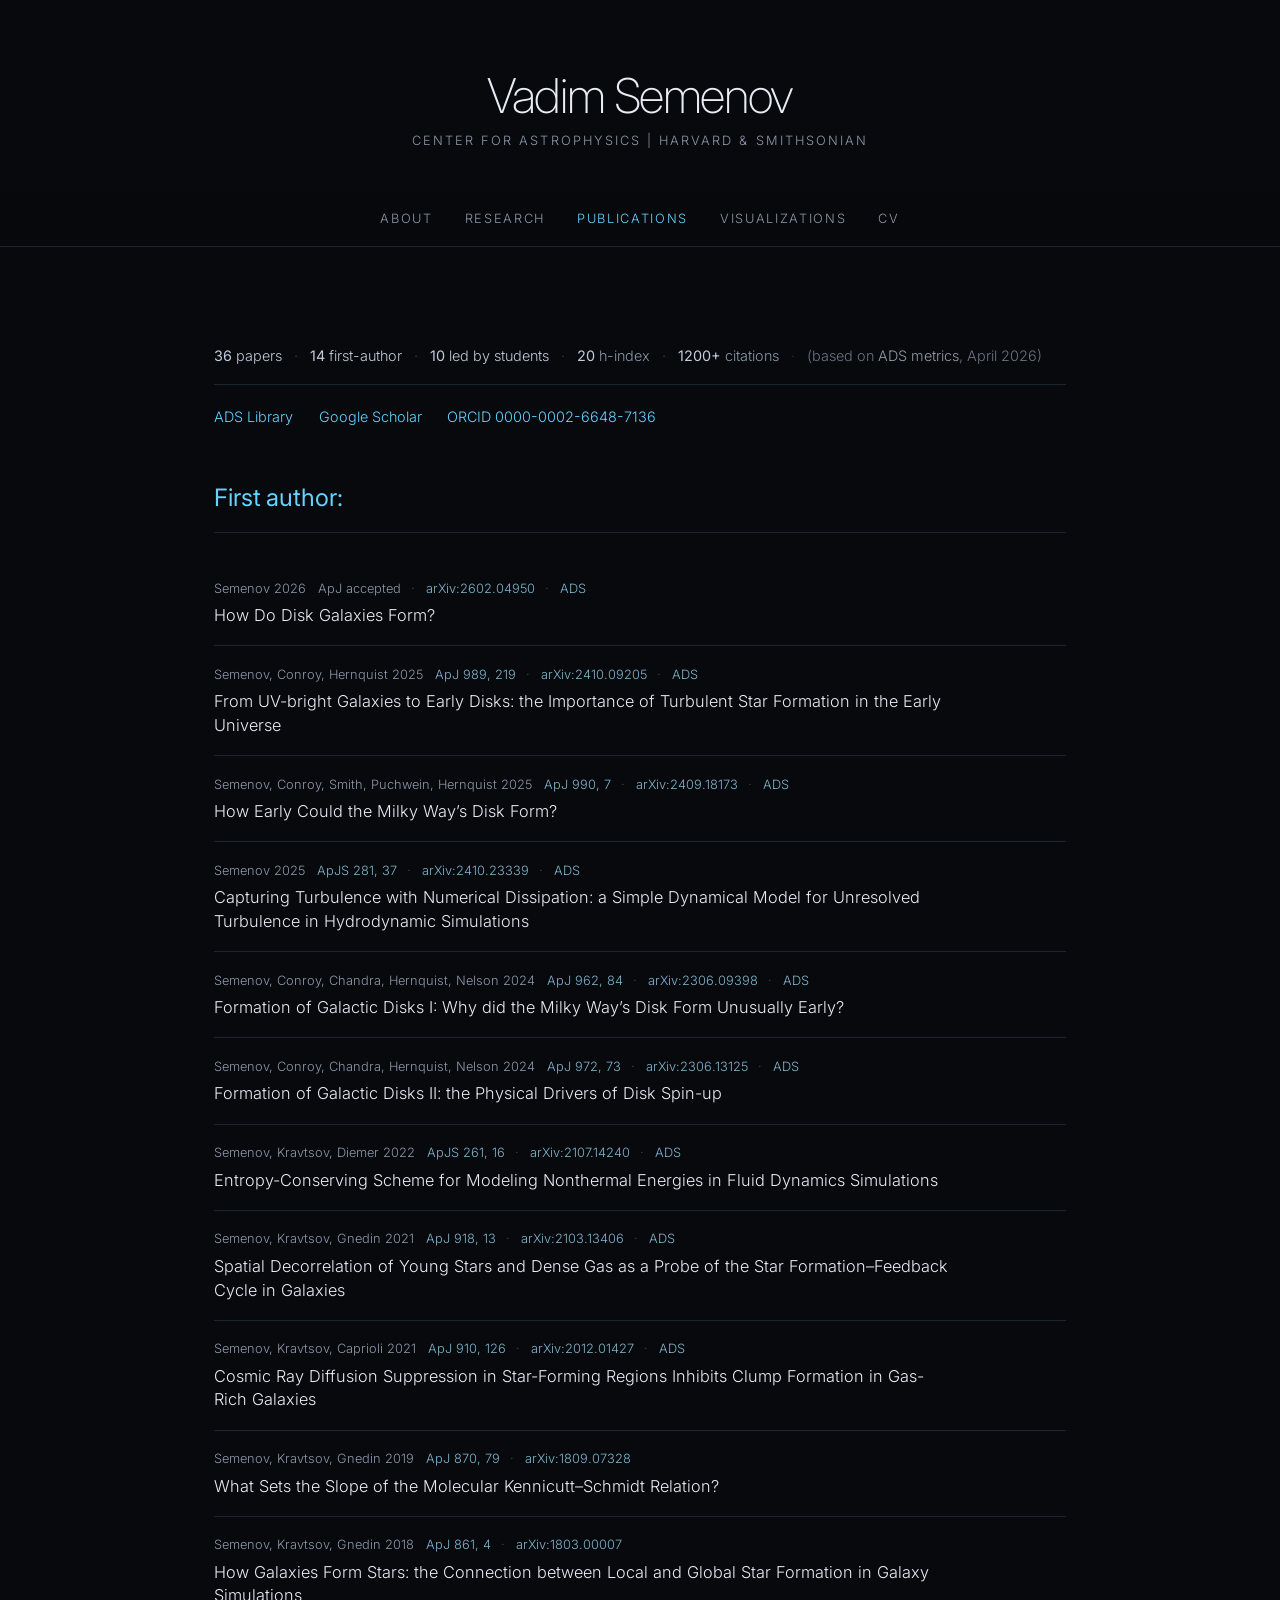
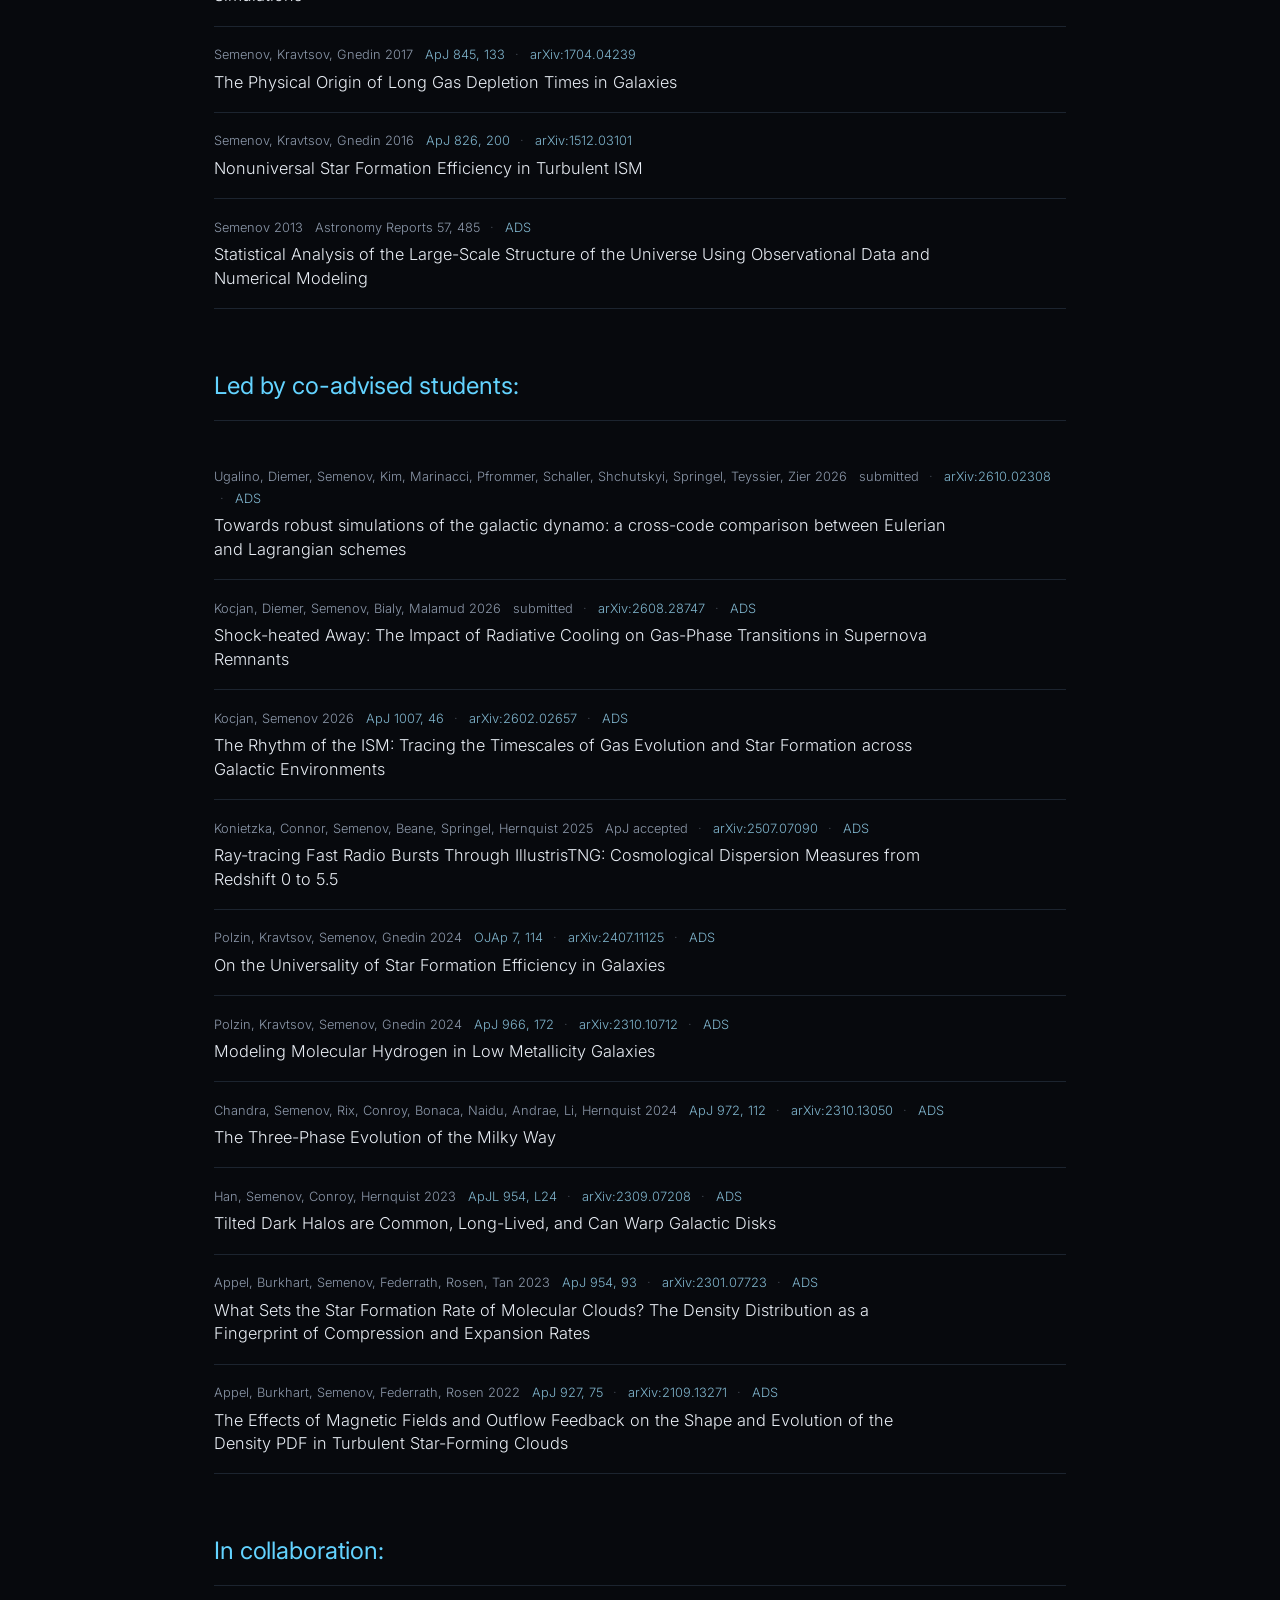
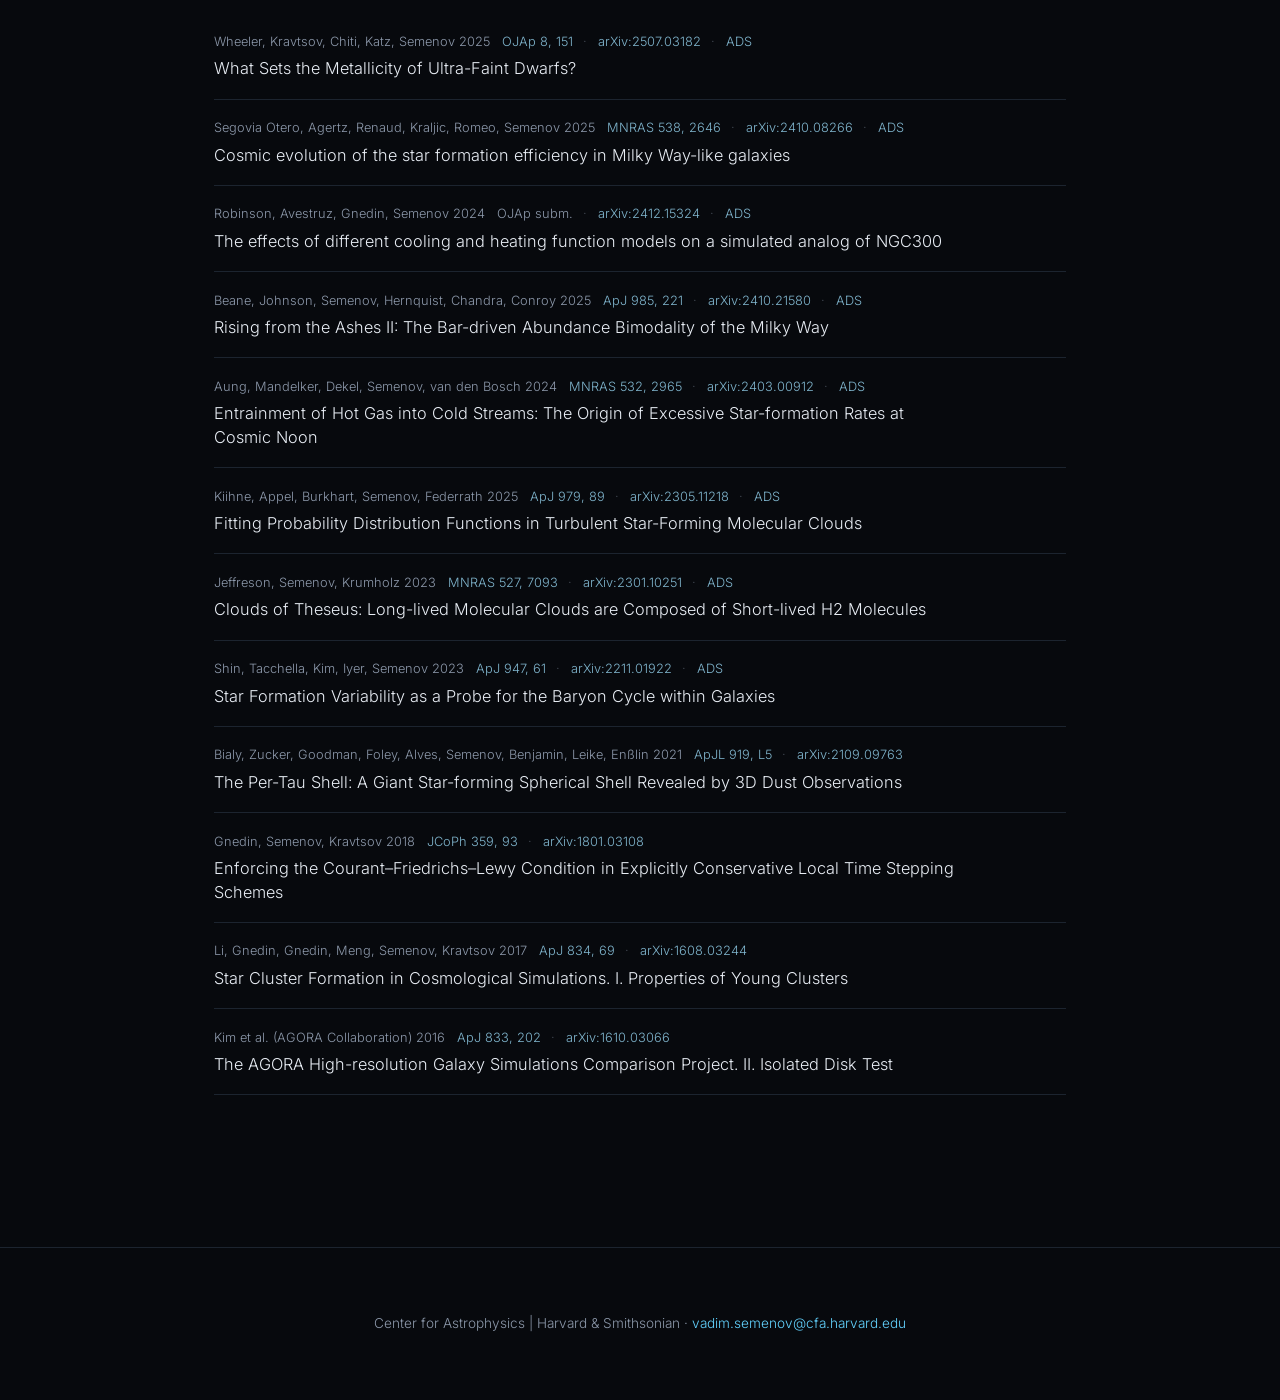
==== commit 59a6eaf8: "Add Ugalino et al. 2026 Adds Ugalino, Diemer, Semenov, et al. 2026 (arXiv:2610.02308), the galactic " ====
--- a/docs/publications.html
+++ b/docs/publications.html
@@ -3,7 +3,7 @@
 <title>Vadim Semenov &mdash; Publications</title>
 <link rel="icon" type="image/png" sizes="32x32" href="assets/img/favicon-32.png?v=1787700226">
 <link rel="apple-touch-icon" sizes="180x180" href="assets/img/favicon-180.png?v=1787700226"><link rel="preconnect" href="https://fonts.googleapis.com"><link rel="preconnect" href="https://fonts.gstatic.com" crossorigin><link href="https://fonts.googleapis.com/css2?family=Inter:wght@200;300;400;500&display=swap" rel="stylesheet">
-<link rel="stylesheet" href="assets/reset.css?v=1787681676">
+<link rel="stylesheet" href="assets/reset.css?v=1787681575">
 <style>
 :root{--bg:#07090d;--fg:#e8edf4;--mut:#8c98aa;--dim:#c3ccda;--line:#1c242f;--acc:#63d3ff}
 body{background:var(--bg);color:var(--fg);font:300 17px/1.75 Inter,system-ui,sans-serif;
@@ -155,9 +155,9 @@
 }
 </style></head><body><header class="mast"><h1><a href="index.html">Vadim Semenov</a></h1><div class="aff">Center for Astrophysics | Harvard &amp; Smithsonian</div></header><nav class="top"><a href="index.html#about">About</a><a href="index.html#research">Research</a><a href="publications.html" class="on">Publications</a><a href="visualizations.html">Visualizations</a><a href="VadimSemenov-CV.pdf" target="_blank" rel="noopener">CV</a></nav>
 <section><div class="wrap-lg">
- <p class="stats"><span class="item"><a href="https://ui.adsabs.harvard.edu/public-libraries/_KemY1lYQ0-gJC90XI2MxA" target="_blank" rel="noopener"><b>35</b> papers</a></span> <span class="sep">&middot;</span> <span class="item"><a href="https://ui.adsabs.harvard.edu/public-libraries/SDoyEcX6RqmDMdxtu-EnGw" target="_blank" rel="noopener"><b>14</b> first-author</a></span> <span class="sep">&middot;</span> <span class="item"><a href="https://ui.adsabs.harvard.edu/public-libraries/6yTr6gjZSdWlioEK2XSA4A" target="_blank" rel="noopener"><b>9</b> led by students</a></span> <span class="sep">&middot;</span> <span class="item"><b>20</b> h-index</span> <span class="sep">&middot;</span> <span class="item"><b>1200+</b> citations</span><span class="note"> <span class="sep">&middot;</span> (based on <a href="https://ui.adsabs.harvard.edu/public-libraries/_KemY1lYQ0-gJC90XI2MxA" target="_blank" rel="noopener">ADS metrics</a>, April 2026)</span></p>
+ <p class="stats"><span class="item"><a href="https://ui.adsabs.harvard.edu/public-libraries/_KemY1lYQ0-gJC90XI2MxA" target="_blank" rel="noopener"><b>36</b> papers</a></span> <span class="sep">&middot;</span> <span class="item"><a href="https://ui.adsabs.harvard.edu/public-libraries/SDoyEcX6RqmDMdxtu-EnGw" target="_blank" rel="noopener"><b>14</b> first-author</a></span> <span class="sep">&middot;</span> <span class="item"><a href="https://ui.adsabs.harvard.edu/public-libraries/6yTr6gjZSdWlioEK2XSA4A" target="_blank" rel="noopener"><b>10</b> led by students</a></span> <span class="sep">&middot;</span> <span class="item"><b>20</b> h-index</span> <span class="sep">&middot;</span> <span class="item"><b>1200+</b> citations</span><span class="note"> <span class="sep">&middot;</span> (based on <a href="https://ui.adsabs.harvard.edu/public-libraries/_KemY1lYQ0-gJC90XI2MxA" target="_blank" rel="noopener">ADS metrics</a>, April 2026)</span></p>
  <div class="links"><a href="https://ui.adsabs.harvard.edu/public-libraries/_KemY1lYQ0-gJC90XI2MxA" target="_blank" rel="noopener">ADS Library</a><a href="https://scholar.google.com/citations?user=xT6Np1wAAAAJ&amp;hl=en" target="_blank" rel="noopener">Google Scholar</a><a href="https://orcid.org/0000-0002-6648-7136" target="_blank" rel="noopener">ORCID 0000-0002-6648-7136</a></div>
- <h2 class="pubgroup">First author:</h2><ul class="pubs"><li><div class="meta"><span class="au">Semenov 2026</span><span class="lnks"><span class="nb">ApJ accepted</span> <span class="sep">&middot;</span> <span class="nb"><a href="https://arxiv.org/abs/2602.04950" target="_blank" rel="noopener">arXiv:2602.04950</a></span> <span class="sep">&middot;</span> <span class="nb"><a href="https://ui.adsabs.harvard.edu/abs/2026arXiv260204950S/abstract" target="_blank" rel="noopener">ADS</a></span></span></div><div class="ti">How Do Disk Galaxies Form?</div></li><li><div class="meta"><span class="au">Semenov, Conroy, Hernquist 2025</span><span class="lnks"><span class="nb"><a href="https://iopscience.iop.org/article/10.3847/1538-4357/ade22d" target="_blank" rel="noopener">ApJ 989, 219</a></span> <span class="sep">&middot;</span> <span class="nb"><a href="https://arxiv.org/abs/2410.09205" target="_blank" rel="noopener">arXiv:2410.09205</a></span> <span class="sep">&middot;</span> <span class="nb"><a href="https://ui.adsabs.harvard.edu/abs/2024arXiv241009205S/abstract" target="_blank" rel="noopener">ADS</a></span></span></div><div class="ti">From UV-bright Galaxies to Early Disks: the Importance of Turbulent Star Formation in the Early Universe</div></li><li><div class="meta"><span class="au">Semenov, Conroy, Smith, Puchwein, Hernquist 2025</span><span class="lnks"><span class="nb"><a href="https://iopscience.iop.org/article/10.3847/1538-4357/addf48" target="_blank" rel="noopener">ApJ 990, 7</a></span> <span class="sep">&middot;</span> <span class="nb"><a href="https://arxiv.org/abs/2409.18173" target="_blank" rel="noopener">arXiv:2409.18173</a></span> <span class="sep">&middot;</span> <span class="nb"><a href="https://ui.adsabs.harvard.edu/abs/2024arXiv240918173S/abstract" target="_blank" rel="noopener">ADS</a></span></span></div><div class="ti">How Early Could the Milky Way&rsquo;s Disk Form?</div></li><li><div class="meta"><span class="au">Semenov 2025</span><span class="lnks"><span class="nb"><a href="https://iopscience.iop.org/article/10.3847/1538-4365/ae0cc6" target="_blank" rel="noopener">ApJS 281, 37</a></span> <span class="sep">&middot;</span> <span class="nb"><a href="https://arxiv.org/abs/2410.23339" target="_blank" rel="noopener">arXiv:2410.23339</a></span> <span class="sep">&middot;</span> <span class="nb"><a href="https://ui.adsabs.harvard.edu/abs/2024arXiv241023339S/abstract" target="_blank" rel="noopener">ADS</a></span></span></div><div class="ti">Capturing Turbulence with Numerical Dissipation: a Simple Dynamical Model for Unresolved Turbulence in Hydrodynamic Simulations</div></li><li><div class="meta"><span class="au">Semenov, Conroy, Chandra, Hernquist, Nelson 2024</span><span class="lnks"><span class="nb"><a href="https://iopscience.iop.org/article/10.3847/1538-4357/ad150a" target="_blank" rel="noopener">ApJ 962, 84</a></span> <span class="sep">&middot;</span> <span class="nb"><a href="https://arxiv.org/abs/2306.09398" target="_blank" rel="noopener">arXiv:2306.09398</a></span> <span class="sep">&middot;</span> <span class="nb"><a href="https://ui.adsabs.harvard.edu/abs/2024ApJ...962...84S/abstract" target="_blank" rel="noopener">ADS</a></span></span></div><div class="ti">Formation of Galactic Disks I: Why did the Milky Way&rsquo;s Disk Form Unusually Early?</div></li><li><div class="meta"><span class="au">Semenov, Conroy, Chandra, Hernquist, Nelson 2024</span><span class="lnks"><span class="nb"><a href="https://iopscience.iop.org/article/10.3847/1538-4357/ad57ba" target="_blank" rel="noopener">ApJ 972, 73</a></span> <span class="sep">&middot;</span> <span class="nb"><a href="https://arxiv.org/abs/2306.13125" target="_blank" rel="noopener">arXiv:2306.13125</a></span> <span class="sep">&middot;</span> <span class="nb"><a href="https://ui.adsabs.harvard.edu/abs/2023arXiv230613125S/abstract" target="_blank" rel="noopener">ADS</a></span></span></div><div class="ti">Formation of Galactic Disks II: the Physical Drivers of Disk Spin-up</div></li><li><div class="meta"><span class="au">Semenov, Kravtsov, Diemer 2022</span><span class="lnks"><span class="nb"><a href="https://doi.org/10.3847/1538-4365/ac69e1" target="_blank" rel="noopener">ApJS 261, 16</a></span> <span class="sep">&middot;</span> <span class="nb"><a href="https://arxiv.org/abs/2107.14240" target="_blank" rel="noopener">arXiv:2107.14240</a></span> <span class="sep">&middot;</span> <span class="nb"><a href="https://ui.adsabs.harvard.edu/abs/2022ApJS..261...16S/abstract" target="_blank" rel="noopener">ADS</a></span></span></div><div class="ti">Entropy-Conserving Scheme for Modeling Nonthermal Energies in Fluid Dynamics Simulations</div></li><li><div class="meta"><span class="au">Semenov, Kravtsov, Gnedin 2021</span><span class="lnks"><span class="nb"><a href="https://doi.org/10.3847/1538-4357/ac0a77" target="_blank" rel="noopener">ApJ 918, 13</a></span> <span class="sep">&middot;</span> <span class="nb"><a href="https://arxiv.org/abs/2103.13406" target="_blank" rel="noopener">arXiv:2103.13406</a></span> <span class="sep">&middot;</span> <span class="nb"><a href="https://ui.adsabs.harvard.edu/abs/2021arXiv210313406S/abstract" target="_blank" rel="noopener">ADS</a></span></span></div><div class="ti">Spatial Decorrelation of Young Stars and Dense Gas as a Probe of the Star Formation&ndash;Feedback Cycle in Galaxies</div></li><li><div class="meta"><span class="au">Semenov, Kravtsov, Caprioli 2021</span><span class="lnks"><span class="nb"><a href="https://doi.org/10.3847/1538-4357/abe2a6" target="_blank" rel="noopener">ApJ 910, 126</a></span> <span class="sep">&middot;</span> <span class="nb"><a href="https://arxiv.org/abs/2012.01427" target="_blank" rel="noopener">arXiv:2012.01427</a></span> <span class="sep">&middot;</span> <span class="nb"><a href="https://ui.adsabs.harvard.edu/abs/2021ApJ...910..126S/abstract" target="_blank" rel="noopener">ADS</a></span></span></div><div class="ti">Cosmic Ray Diffusion Suppression in Star-Forming Regions Inhibits Clump Formation in Gas-Rich Galaxies</div></li><li><div class="meta"><span class="au">Semenov, Kravtsov, Gnedin 2019</span><span class="lnks"><span class="nb"><a href="https://doi.org/10.3847/1538-4357/aaf163" target="_blank" rel="noopener">ApJ 870, 79</a></span> <span class="sep">&middot;</span> <span class="nb"><a href="https://arxiv.org/abs/1809.07328" target="_blank" rel="noopener">arXiv:1809.07328</a></span></span></div><div class="ti">What Sets the Slope of the Molecular Kennicutt&ndash;Schmidt Relation?</div></li><li><div class="meta"><span class="au">Semenov, Kravtsov, Gnedin 2018</span><span class="lnks"><span class="nb"><a href="https://doi.org/10.3847/1538-4357/aac6eb" target="_blank" rel="noopener">ApJ 861, 4</a></span> <span class="sep">&middot;</span> <span class="nb"><a href="https://arxiv.org/abs/1803.00007" target="_blank" rel="noopener">arXiv:1803.00007</a></span></span></div><div class="ti">How Galaxies Form Stars: the Connection between Local and Global Star Formation in Galaxy Simulations</div></li><li><div class="meta"><span class="au">Semenov, Kravtsov, Gnedin 2017</span><span class="lnks"><span class="nb"><a href="https://doi.org/10.3847/1538-4357/aa8096" target="_blank" rel="noopener">ApJ 845, 133</a></span> <span class="sep">&middot;</span> <span class="nb"><a href="https://arxiv.org/abs/1704.04239" target="_blank" rel="noopener">arXiv:1704.04239</a></span></span></div><div class="ti">The Physical Origin of Long Gas Depletion Times in Galaxies</div></li><li><div class="meta"><span class="au">Semenov, Kravtsov, Gnedin 2016</span><span class="lnks"><span class="nb"><a href="https://doi.org/10.3847/0004-637X/826/2/200" target="_blank" rel="noopener">ApJ 826, 200</a></span> <span class="sep">&middot;</span> <span class="nb"><a href="https://arxiv.org/abs/1512.03101" target="_blank" rel="noopener">arXiv:1512.03101</a></span></span></div><div class="ti">Nonuniversal Star Formation Efficiency in Turbulent ISM</div></li><li><div class="meta"><span class="au">Semenov 2013</span><span class="lnks"><span class="nb">Astronomy Reports 57, 485</span> <span class="sep">&middot;</span> <span class="nb"><a href="https://ui.adsabs.harvard.edu/abs/2013ARep...57..485S/abstract" target="_blank" rel="noopener">ADS</a></span></span></div><div class="ti">Statistical Analysis of the Large-Scale Structure of the Universe Using Observational Data and Numerical Modeling</div></li></ul><h2 class="pubgroup">Led by co-advised students:</h2><ul class="pubs"><li><div class="meta"><span class="au">Kocjan, Diemer, Semenov, Bialy, Malamud 2026</span><span class="lnks"><span class="nb">submitted</span> <span class="sep">&middot;</span> <span class="nb"><a href="https://arxiv.org/abs/2608.28747" target="_blank" rel="noopener">arXiv:2608.28747</a></span> <span class="sep">&middot;</span> <span class="nb"><a href="https://ui.adsabs.harvard.edu/abs/2026arXiv260828747K/abstract" target="_blank" rel="noopener">ADS</a></span></span></div><div class="ti">Shock-heated Away: The Impact of Radiative Cooling on Gas-Phase Transitions in Supernova Remnants</div></li><li><div class="meta"><span class="au">Kocjan, Semenov 2026</span><span class="lnks"><span class="nb"><a href="https://iopscience.iop.org/article/10.3847/1538-4357/ae8539" target="_blank" rel="noopener">ApJ 1007, 46</a></span> <span class="sep">&middot;</span> <span class="nb"><a href="https://arxiv.org/abs/2602.02657" target="_blank" rel="noopener">arXiv:2602.02657</a></span> <span class="sep">&middot;</span> <span class="nb"><a href="https://ui.adsabs.harvard.edu/abs/2026ApJ..1007...46K/abstract" target="_blank" rel="noopener">ADS</a></span></span></div><div class="ti">The Rhythm of the ISM: Tracing the Timescales of Gas Evolution and Star Formation across Galactic Environments</div></li><li><div class="meta"><span class="au">Konietzka, Connor, Semenov, Beane, Springel, Hernquist 2025</span><span class="lnks"><span class="nb">ApJ accepted</span> <span class="sep">&middot;</span> <span class="nb"><a href="https://arxiv.org/abs/2507.07090" target="_blank" rel="noopener">arXiv:2507.07090</a></span> <span class="sep">&middot;</span> <span class="nb"><a href="https://ui.adsabs.harvard.edu/abs/2025arXiv250707090K/abstract" target="_blank" rel="noopener">ADS</a></span></span></div><div class="ti">Ray-tracing Fast Radio Bursts Through IllustrisTNG: Cosmological Dispersion Measures from Redshift 0 to 5.5</div></li><li><div class="meta"><span class="au">Polzin, Kravtsov, Semenov, Gnedin 2024</span><span class="lnks"><span class="nb"><a href="https://astro.theoj.org/article/127042-on-the-universality-of-star-formation-efficiency-in-galaxies" target="_blank" rel="noopener">OJAp 7, 114</a></span> <span class="sep">&middot;</span> <span class="nb"><a href="https://arxiv.org/abs/2407.11125" target="_blank" rel="noopener">arXiv:2407.11125</a></span> <span class="sep">&middot;</span> <span class="nb"><a href="https://ui.adsabs.harvard.edu/abs/2024arXiv240711125P/abstract" target="_blank" rel="noopener">ADS</a></span></span></div><div class="ti">On the Universality of Star Formation Efficiency in Galaxies</div></li><li><div class="meta"><span class="au">Polzin, Kravtsov, Semenov, Gnedin 2024</span><span class="lnks"><span class="nb"><a href="https://iopscience.iop.org/article/10.3847/1538-4357/ad32cb" target="_blank" rel="noopener">ApJ 966, 172</a></span> <span class="sep">&middot;</span> <span class="nb"><a href="https://arxiv.org/abs/2310.10712" target="_blank" rel="noopener">arXiv:2310.10712</a></span> <span class="sep">&middot;</span> <span class="nb"><a href="https://ui.adsabs.harvard.edu/abs/2023arXiv231010712P/abstract" target="_blank" rel="noopener">ADS</a></span></span></div><div class="ti">Modeling Molecular Hydrogen in Low Metallicity Galaxies</div></li><li><div class="meta"><span class="au">Chandra, Semenov, Rix, Conroy, Bonaca, Naidu, Andrae, Li, Hernquist 2024</span><span class="lnks"><span class="nb"><a href="https://iopscience.iop.org/article/10.3847/1538-4357/ad5b60" target="_blank" rel="noopener">ApJ 972, 112</a></span> <span class="sep">&middot;</span> <span class="nb"><a href="https://arxiv.org/abs/2310.13050" target="_blank" rel="noopener">arXiv:2310.13050</a></span> <span class="sep">&middot;</span> <span class="nb"><a href="https://ui.adsabs.harvard.edu/abs/2023arXiv231013050C/abstract" target="_blank" rel="noopener">ADS</a></span></span></div><div class="ti">The Three-Phase Evolution of the Milky Way</div></li><li><div class="meta"><span class="au">Han, Semenov, Conroy, Hernquist 2023</span><span class="lnks"><span class="nb"><a href="https://iopscience.iop.org/article/10.3847/2041-8213/ad0641" target="_blank" rel="noopener">ApJL 954, L24</a></span> <span class="sep">&middot;</span> <span class="nb"><a href="https://arxiv.org/abs/2309.07208" target="_blank" rel="noopener">arXiv:2309.07208</a></span> <span class="sep">&middot;</span> <span class="nb"><a href="https://ui.adsabs.harvard.edu/abs/2023arXiv230907208H/abstract" target="_blank" rel="noopener">ADS</a></span></span></div><div class="ti">Tilted Dark Halos are Common, Long-Lived, and Can Warp Galactic Disks</div></li><li><div class="meta"><span class="au">Appel, Burkhart, Semenov, Federrath, Rosen, Tan 2023</span><span class="lnks"><span class="nb"><a href="https://iopscience.iop.org/article/10.3847/1538-4357/ace897" target="_blank" rel="noopener">ApJ 954, 93</a></span> <span class="sep">&middot;</span> <span class="nb"><a href="https://arxiv.org/abs/2301.07723" target="_blank" rel="noopener">arXiv:2301.07723</a></span> <span class="sep">&middot;</span> <span class="nb"><a href="https://ui.adsabs.harvard.edu/abs/2023arXiv230107723A/abstract" target="_blank" rel="noopener">ADS</a></span></span></div><div class="ti">What Sets the Star Formation Rate of Molecular Clouds? The Density Distribution as a Fingerprint of Compression and Expansion Rates</div></li><li><div class="meta"><span class="au">Appel, Burkhart, Semenov, Federrath, Rosen 2022</span><span class="lnks"><span class="nb"><a href="https://iopscience.iop.org/article/10.3847/1538-4357/ac4be3" target="_blank" rel="noopener">ApJ 927, 75</a></span> <span class="sep">&middot;</span> <span class="nb"><a href="https://arxiv.org/abs/2109.13271" target="_blank" rel="noopener">arXiv:2109.13271</a></span> <span class="sep">&middot;</span> <span class="nb"><a href="https://ui.adsabs.harvard.edu/abs/2022ApJ...927...75A/abstract" target="_blank" rel="noopener">ADS</a></span></span></div><div class="ti">The Effects of Magnetic Fields and Outflow Feedback on the Shape and Evolution of the Density PDF in Turbulent Star-Forming Clouds</div></li></ul><h2 class="pubgroup">In collaboration:</h2><ul class="pubs"><li><div class="meta"><span class="au">Wheeler, Kravtsov, Chiti, Katz, Semenov 2025</span><span class="lnks"><span class="nb"><a href="https://astro.theoj.org/article/145734-what-sets-the-metallicity-of-ultra-faint-dwarfs" target="_blank" rel="noopener">OJAp 8, 151</a></span> <span class="sep">&middot;</span> <span class="nb"><a href="https://arxiv.org/abs/2507.03182" target="_blank" rel="noopener">arXiv:2507.03182</a></span> <span class="sep">&middot;</span> <span class="nb"><a href="https://ui.adsabs.harvard.edu/abs/2025arXiv250703182W/abstract" target="_blank" rel="noopener">ADS</a></span></span></div><div class="ti">What Sets the Metallicity of Ultra-Faint Dwarfs?</div></li><li><div class="meta"><span class="au">Segovia Otero, Agertz, Renaud, Kraljic, Romeo, Semenov 2025</span><span class="lnks"><span class="nb"><a href="https://academic.oup.com/mnras/article/538/4/2646/8082127" target="_blank" rel="noopener">MNRAS 538, 2646</a></span> <span class="sep">&middot;</span> <span class="nb"><a href="https://arxiv.org/abs/2410.08266" target="_blank" rel="noopener">arXiv:2410.08266</a></span> <span class="sep">&middot;</span> <span class="nb"><a href="https://ui.adsabs.harvard.edu/abs/2024arXiv241008266S/abstract" target="_blank" rel="noopener">ADS</a></span></span></div><div class="ti">Cosmic evolution of the star formation efficiency in Milky Way-like galaxies</div></li><li><div class="meta"><span class="au">Robinson, Avestruz, Gnedin, Semenov 2024</span><span class="lnks"><span class="nb">OJAp subm.</span> <span class="sep">&middot;</span> <span class="nb"><a href="https://arxiv.org/abs/2412.15324" target="_blank" rel="noopener">arXiv:2412.15324</a></span> <span class="sep">&middot;</span> <span class="nb"><a href="https://ui.adsabs.harvard.edu/abs/2024arXiv241215324R/abstract" target="_blank" rel="noopener">ADS</a></span></span></div><div class="ti">The effects of different cooling and heating function models on a simulated analog of NGC300</div></li><li><div class="meta"><span class="au">Beane, Johnson, Semenov, Hernquist, Chandra, Conroy 2025</span><span class="lnks"><span class="nb"><a href="https://iopscience.iop.org/article/10.3847/1538-4357/adceab" target="_blank" rel="noopener">ApJ 985, 221</a></span> <span class="sep">&middot;</span> <span class="nb"><a href="https://arxiv.org/abs/2410.21580" target="_blank" rel="noopener">arXiv:2410.21580</a></span> <span class="sep">&middot;</span> <span class="nb"><a href="https://ui.adsabs.harvard.edu/abs/2024arXiv241021580B/abstract" target="_blank" rel="noopener">ADS</a></span></span></div><div class="ti">Rising from the Ashes II: The Bar-driven Abundance Bimodality of the Milky Way</div></li><li><div class="meta"><span class="au">Aung, Mandelker, Dekel, Semenov, van den Bosch 2024</span><span class="lnks"><span class="nb"><a href="https://academic.oup.com/mnras/article/532/3/2965/7710759" target="_blank" rel="noopener">MNRAS 532, 2965</a></span> <span class="sep">&middot;</span> <span class="nb"><a href="https://arxiv.org/abs/2403.00912" target="_blank" rel="noopener">arXiv:2403.00912</a></span> <span class="sep">&middot;</span> <span class="nb"><a href="https://ui.adsabs.harvard.edu/abs/2024arXiv240300912A/abstract" target="_blank" rel="noopener">ADS</a></span></span></div><div class="ti">Entrainment of Hot Gas into Cold Streams: The Origin of Excessive Star-formation Rates at Cosmic Noon</div></li><li><div class="meta"><span class="au">Kiihne, Appel, Burkhart, Semenov, Federrath 2025</span><span class="lnks"><span class="nb"><a href="https://iopscience.iop.org/article/10.3847/1538-4357/ad99d5" target="_blank" rel="noopener">ApJ 979, 89</a></span> <span class="sep">&middot;</span> <span class="nb"><a href="https://arxiv.org/abs/2305.11218" target="_blank" rel="noopener">arXiv:2305.11218</a></span> <span class="sep">&middot;</span> <span class="nb"><a href="https://ui.adsabs.harvard.edu/abs/2023arXiv230511218K/abstract" target="_blank" rel="noopener">ADS</a></span></span></div><div class="ti">Fitting Probability Distribution Functions in Turbulent Star-Forming Molecular Clouds</div></li><li><div class="meta"><span class="au">Jeffreson, Semenov, Krumholz 2023</span><span class="lnks"><span class="nb"><a href="https://academic.oup.com/mnras/article/527/3/7093/7424987" target="_blank" rel="noopener">MNRAS 527, 7093</a></span> <span class="sep">&middot;</span> <span class="nb"><a href="https://arxiv.org/abs/2301.10251" target="_blank" rel="noopener">arXiv:2301.10251</a></span> <span class="sep">&middot;</span> <span class="nb"><a href="https://ui.adsabs.harvard.edu/abs/2023arXiv230110251J/abstract" target="_blank" rel="noopener">ADS</a></span></span></div><div class="ti">Clouds of Theseus: Long-lived Molecular Clouds are Composed of Short-lived H2 Molecules</div></li><li><div class="meta"><span class="au">Shin, Tacchella, Kim, Iyer, Semenov 2023</span><span class="lnks"><span class="nb"><a href="https://iopscience.iop.org/article/10.3847/1538-4357/acc251" target="_blank" rel="noopener">ApJ 947, 61</a></span> <span class="sep">&middot;</span> <span class="nb"><a href="https://arxiv.org/abs/2211.01922" target="_blank" rel="noopener">arXiv:2211.01922</a></span> <span class="sep">&middot;</span> <span class="nb"><a href="https://ui.adsabs.harvard.edu/abs/2022arXiv221101922S/abstract" target="_blank" rel="noopener">ADS</a></span></span></div><div class="ti">Star Formation Variability as a Probe for the Baryon Cycle within Galaxies</div></li><li><div class="meta"><span class="au">Bialy, Zucker, Goodman, Foley, Alves, Semenov, Benjamin, Leike, En&szlig;lin 2021</span><span class="lnks"><span class="nb"><a href="https://doi.org/10.3847/2041-8213/ac1f95" target="_blank" rel="noopener">ApJL 919, L5</a></span> <span class="sep">&middot;</span> <span class="nb"><a href="https://arxiv.org/abs/2109.09763" target="_blank" rel="noopener">arXiv:2109.09763</a></span></span></div><div class="ti">The Per-Tau Shell: A Giant Star-forming Spherical Shell Revealed by 3D Dust Observations</div></li><li><div class="meta"><span class="au">Gnedin, Semenov, Kravtsov 2018</span><span class="lnks"><span class="nb"><a href="https://doi.org/10.1016/j.jcp.2018.01.008" target="_blank" rel="noopener">JCoPh 359, 93</a></span> <span class="sep">&middot;</span> <span class="nb"><a href="https://arxiv.org/abs/1801.03108" target="_blank" rel="noopener">arXiv:1801.03108</a></span></span></div><div class="ti">Enforcing the Courant&ndash;Friedrichs&ndash;Lewy Condition in Explicitly Conservative Local Time Stepping Schemes</div></li><li><div class="meta"><span class="au">Li, Gnedin, Gnedin, Meng, Semenov, Kravtsov 2017</span><span class="lnks"><span class="nb"><a href="https://doi.org/10.3847/1538-4357/834/1/69" target="_blank" rel="noopener">ApJ 834, 69</a></span> <span class="sep">&middot;</span> <span class="nb"><a href="https://arxiv.org/abs/1608.03244" target="_blank" rel="noopener">arXiv:1608.03244</a></span></span></div><div class="ti">Star Cluster Formation in Cosmological Simulations. I. Properties of Young Clusters</div></li><li><div class="meta"><span class="au">Kim et al. (AGORA Collaboration) 2016</span><span class="lnks"><span class="nb"><a href="https://doi.org/10.3847/1538-4357/833/2/202" target="_blank" rel="noopener">ApJ 833, 202</a></span> <span class="sep">&middot;</span> <span class="nb"><a href="https://arxiv.org/abs/1610.03066" target="_blank" rel="noopener">arXiv:1610.03066</a></span></span></div><div class="ti">The AGORA High-resolution Galaxy Simulations Comparison Project. II. Isolated Disk Test</div></li></ul>
+ <h2 class="pubgroup">First author:</h2><ul class="pubs"><li><div class="meta"><span class="au">Semenov 2026</span><span class="lnks"><span class="nb">ApJ accepted</span> <span class="sep">&middot;</span> <span class="nb"><a href="https://arxiv.org/abs/2602.04950" target="_blank" rel="noopener">arXiv:2602.04950</a></span> <span class="sep">&middot;</span> <span class="nb"><a href="https://ui.adsabs.harvard.edu/abs/2026arXiv260204950S/abstract" target="_blank" rel="noopener">ADS</a></span></span></div><div class="ti">How Do Disk Galaxies Form?</div></li><li><div class="meta"><span class="au">Semenov, Conroy, Hernquist 2025</span><span class="lnks"><span class="nb"><a href="https://iopscience.iop.org/article/10.3847/1538-4357/ade22d" target="_blank" rel="noopener">ApJ 989, 219</a></span> <span class="sep">&middot;</span> <span class="nb"><a href="https://arxiv.org/abs/2410.09205" target="_blank" rel="noopener">arXiv:2410.09205</a></span> <span class="sep">&middot;</span> <span class="nb"><a href="https://ui.adsabs.harvard.edu/abs/2024arXiv241009205S/abstract" target="_blank" rel="noopener">ADS</a></span></span></div><div class="ti">From UV-bright Galaxies to Early Disks: the Importance of Turbulent Star Formation in the Early Universe</div></li><li><div class="meta"><span class="au">Semenov, Conroy, Smith, Puchwein, Hernquist 2025</span><span class="lnks"><span class="nb"><a href="https://iopscience.iop.org/article/10.3847/1538-4357/addf48" target="_blank" rel="noopener">ApJ 990, 7</a></span> <span class="sep">&middot;</span> <span class="nb"><a href="https://arxiv.org/abs/2409.18173" target="_blank" rel="noopener">arXiv:2409.18173</a></span> <span class="sep">&middot;</span> <span class="nb"><a href="https://ui.adsabs.harvard.edu/abs/2024arXiv240918173S/abstract" target="_blank" rel="noopener">ADS</a></span></span></div><div class="ti">How Early Could the Milky Way&rsquo;s Disk Form?</div></li><li><div class="meta"><span class="au">Semenov 2025</span><span class="lnks"><span class="nb"><a href="https://iopscience.iop.org/article/10.3847/1538-4365/ae0cc6" target="_blank" rel="noopener">ApJS 281, 37</a></span> <span class="sep">&middot;</span> <span class="nb"><a href="https://arxiv.org/abs/2410.23339" target="_blank" rel="noopener">arXiv:2410.23339</a></span> <span class="sep">&middot;</span> <span class="nb"><a href="https://ui.adsabs.harvard.edu/abs/2024arXiv241023339S/abstract" target="_blank" rel="noopener">ADS</a></span></span></div><div class="ti">Capturing Turbulence with Numerical Dissipation: a Simple Dynamical Model for Unresolved Turbulence in Hydrodynamic Simulations</div></li><li><div class="meta"><span class="au">Semenov, Conroy, Chandra, Hernquist, Nelson 2024</span><span class="lnks"><span class="nb"><a href="https://iopscience.iop.org/article/10.3847/1538-4357/ad150a" target="_blank" rel="noopener">ApJ 962, 84</a></span> <span class="sep">&middot;</span> <span class="nb"><a href="https://arxiv.org/abs/2306.09398" target="_blank" rel="noopener">arXiv:2306.09398</a></span> <span class="sep">&middot;</span> <span class="nb"><a href="https://ui.adsabs.harvard.edu/abs/2024ApJ...962...84S/abstract" target="_blank" rel="noopener">ADS</a></span></span></div><div class="ti">Formation of Galactic Disks I: Why did the Milky Way&rsquo;s Disk Form Unusually Early?</div></li><li><div class="meta"><span class="au">Semenov, Conroy, Chandra, Hernquist, Nelson 2024</span><span class="lnks"><span class="nb"><a href="https://iopscience.iop.org/article/10.3847/1538-4357/ad57ba" target="_blank" rel="noopener">ApJ 972, 73</a></span> <span class="sep">&middot;</span> <span class="nb"><a href="https://arxiv.org/abs/2306.13125" target="_blank" rel="noopener">arXiv:2306.13125</a></span> <span class="sep">&middot;</span> <span class="nb"><a href="https://ui.adsabs.harvard.edu/abs/2023arXiv230613125S/abstract" target="_blank" rel="noopener">ADS</a></span></span></div><div class="ti">Formation of Galactic Disks II: the Physical Drivers of Disk Spin-up</div></li><li><div class="meta"><span class="au">Semenov, Kravtsov, Diemer 2022</span><span class="lnks"><span class="nb"><a href="https://doi.org/10.3847/1538-4365/ac69e1" target="_blank" rel="noopener">ApJS 261, 16</a></span> <span class="sep">&middot;</span> <span class="nb"><a href="https://arxiv.org/abs/2107.14240" target="_blank" rel="noopener">arXiv:2107.14240</a></span> <span class="sep">&middot;</span> <span class="nb"><a href="https://ui.adsabs.harvard.edu/abs/2022ApJS..261...16S/abstract" target="_blank" rel="noopener">ADS</a></span></span></div><div class="ti">Entropy-Conserving Scheme for Modeling Nonthermal Energies in Fluid Dynamics Simulations</div></li><li><div class="meta"><span class="au">Semenov, Kravtsov, Gnedin 2021</span><span class="lnks"><span class="nb"><a href="https://doi.org/10.3847/1538-4357/ac0a77" target="_blank" rel="noopener">ApJ 918, 13</a></span> <span class="sep">&middot;</span> <span class="nb"><a href="https://arxiv.org/abs/2103.13406" target="_blank" rel="noopener">arXiv:2103.13406</a></span> <span class="sep">&middot;</span> <span class="nb"><a href="https://ui.adsabs.harvard.edu/abs/2021arXiv210313406S/abstract" target="_blank" rel="noopener">ADS</a></span></span></div><div class="ti">Spatial Decorrelation of Young Stars and Dense Gas as a Probe of the Star Formation&ndash;Feedback Cycle in Galaxies</div></li><li><div class="meta"><span class="au">Semenov, Kravtsov, Caprioli 2021</span><span class="lnks"><span class="nb"><a href="https://doi.org/10.3847/1538-4357/abe2a6" target="_blank" rel="noopener">ApJ 910, 126</a></span> <span class="sep">&middot;</span> <span class="nb"><a href="https://arxiv.org/abs/2012.01427" target="_blank" rel="noopener">arXiv:2012.01427</a></span> <span class="sep">&middot;</span> <span class="nb"><a href="https://ui.adsabs.harvard.edu/abs/2021ApJ...910..126S/abstract" target="_blank" rel="noopener">ADS</a></span></span></div><div class="ti">Cosmic Ray Diffusion Suppression in Star-Forming Regions Inhibits Clump Formation in Gas-Rich Galaxies</div></li><li><div class="meta"><span class="au">Semenov, Kravtsov, Gnedin 2019</span><span class="lnks"><span class="nb"><a href="https://doi.org/10.3847/1538-4357/aaf163" target="_blank" rel="noopener">ApJ 870, 79</a></span> <span class="sep">&middot;</span> <span class="nb"><a href="https://arxiv.org/abs/1809.07328" target="_blank" rel="noopener">arXiv:1809.07328</a></span></span></div><div class="ti">What Sets the Slope of the Molecular Kennicutt&ndash;Schmidt Relation?</div></li><li><div class="meta"><span class="au">Semenov, Kravtsov, Gnedin 2018</span><span class="lnks"><span class="nb"><a href="https://doi.org/10.3847/1538-4357/aac6eb" target="_blank" rel="noopener">ApJ 861, 4</a></span> <span class="sep">&middot;</span> <span class="nb"><a href="https://arxiv.org/abs/1803.00007" target="_blank" rel="noopener">arXiv:1803.00007</a></span></span></div><div class="ti">How Galaxies Form Stars: the Connection between Local and Global Star Formation in Galaxy Simulations</div></li><li><div class="meta"><span class="au">Semenov, Kravtsov, Gnedin 2017</span><span class="lnks"><span class="nb"><a href="https://doi.org/10.3847/1538-4357/aa8096" target="_blank" rel="noopener">ApJ 845, 133</a></span> <span class="sep">&middot;</span> <span class="nb"><a href="https://arxiv.org/abs/1704.04239" target="_blank" rel="noopener">arXiv:1704.04239</a></span></span></div><div class="ti">The Physical Origin of Long Gas Depletion Times in Galaxies</div></li><li><div class="meta"><span class="au">Semenov, Kravtsov, Gnedin 2016</span><span class="lnks"><span class="nb"><a href="https://doi.org/10.3847/0004-637X/826/2/200" target="_blank" rel="noopener">ApJ 826, 200</a></span> <span class="sep">&middot;</span> <span class="nb"><a href="https://arxiv.org/abs/1512.03101" target="_blank" rel="noopener">arXiv:1512.03101</a></span></span></div><div class="ti">Nonuniversal Star Formation Efficiency in Turbulent ISM</div></li><li><div class="meta"><span class="au">Semenov 2013</span><span class="lnks"><span class="nb">Astronomy Reports 57, 485</span> <span class="sep">&middot;</span> <span class="nb"><a href="https://ui.adsabs.harvard.edu/abs/2013ARep...57..485S/abstract" target="_blank" rel="noopener">ADS</a></span></span></div><div class="ti">Statistical Analysis of the Large-Scale Structure of the Universe Using Observational Data and Numerical Modeling</div></li></ul><h2 class="pubgroup">Led by co-advised students:</h2><ul class="pubs"><li><div class="meta"><span class="au">Ugalino, Diemer, Semenov, Kim, Marinacci, Pfrommer, Schaller, Shchutskyi, Springel, Teyssier, Zier 2026</span><span class="lnks"><span class="nb">submitted</span> <span class="sep">&middot;</span> <span class="nb"><a href="https://arxiv.org/abs/2610.02308" target="_blank" rel="noopener">arXiv:2610.02308</a></span> <span class="sep">&middot;</span> <span class="nb"><a href="https://ui.adsabs.harvard.edu/abs/2026arXiv261002308U/abstract" target="_blank" rel="noopener">ADS</a></span></span></div><div class="ti">Towards robust simulations of the galactic dynamo: a cross-code comparison between Eulerian and Lagrangian schemes</div></li><li><div class="meta"><span class="au">Kocjan, Diemer, Semenov, Bialy, Malamud 2026</span><span class="lnks"><span class="nb">submitted</span> <span class="sep">&middot;</span> <span class="nb"><a href="https://arxiv.org/abs/2608.28747" target="_blank" rel="noopener">arXiv:2608.28747</a></span> <span class="sep">&middot;</span> <span class="nb"><a href="https://ui.adsabs.harvard.edu/abs/2026arXiv260828747K/abstract" target="_blank" rel="noopener">ADS</a></span></span></div><div class="ti">Shock-heated Away: The Impact of Radiative Cooling on Gas-Phase Transitions in Supernova Remnants</div></li><li><div class="meta"><span class="au">Kocjan, Semenov 2026</span><span class="lnks"><span class="nb"><a href="https://iopscience.iop.org/article/10.3847/1538-4357/ae8539" target="_blank" rel="noopener">ApJ 1007, 46</a></span> <span class="sep">&middot;</span> <span class="nb"><a href="https://arxiv.org/abs/2602.02657" target="_blank" rel="noopener">arXiv:2602.02657</a></span> <span class="sep">&middot;</span> <span class="nb"><a href="https://ui.adsabs.harvard.edu/abs/2026ApJ..1007...46K/abstract" target="_blank" rel="noopener">ADS</a></span></span></div><div class="ti">The Rhythm of the ISM: Tracing the Timescales of Gas Evolution and Star Formation across Galactic Environments</div></li><li><div class="meta"><span class="au">Konietzka, Connor, Semenov, Beane, Springel, Hernquist 2025</span><span class="lnks"><span class="nb">ApJ accepted</span> <span class="sep">&middot;</span> <span class="nb"><a href="https://arxiv.org/abs/2507.07090" target="_blank" rel="noopener">arXiv:2507.07090</a></span> <span class="sep">&middot;</span> <span class="nb"><a href="https://ui.adsabs.harvard.edu/abs/2025arXiv250707090K/abstract" target="_blank" rel="noopener">ADS</a></span></span></div><div class="ti">Ray-tracing Fast Radio Bursts Through IllustrisTNG: Cosmological Dispersion Measures from Redshift 0 to 5.5</div></li><li><div class="meta"><span class="au">Polzin, Kravtsov, Semenov, Gnedin 2024</span><span class="lnks"><span class="nb"><a href="https://astro.theoj.org/article/127042-on-the-universality-of-star-formation-efficiency-in-galaxies" target="_blank" rel="noopener">OJAp 7, 114</a></span> <span class="sep">&middot;</span> <span class="nb"><a href="https://arxiv.org/abs/2407.11125" target="_blank" rel="noopener">arXiv:2407.11125</a></span> <span class="sep">&middot;</span> <span class="nb"><a href="https://ui.adsabs.harvard.edu/abs/2024arXiv240711125P/abstract" target="_blank" rel="noopener">ADS</a></span></span></div><div class="ti">On the Universality of Star Formation Efficiency in Galaxies</div></li><li><div class="meta"><span class="au">Polzin, Kravtsov, Semenov, Gnedin 2024</span><span class="lnks"><span class="nb"><a href="https://iopscience.iop.org/article/10.3847/1538-4357/ad32cb" target="_blank" rel="noopener">ApJ 966, 172</a></span> <span class="sep">&middot;</span> <span class="nb"><a href="https://arxiv.org/abs/2310.10712" target="_blank" rel="noopener">arXiv:2310.10712</a></span> <span class="sep">&middot;</span> <span class="nb"><a href="https://ui.adsabs.harvard.edu/abs/2023arXiv231010712P/abstract" target="_blank" rel="noopener">ADS</a></span></span></div><div class="ti">Modeling Molecular Hydrogen in Low Metallicity Galaxies</div></li><li><div class="meta"><span class="au">Chandra, Semenov, Rix, Conroy, Bonaca, Naidu, Andrae, Li, Hernquist 2024</span><span class="lnks"><span class="nb"><a href="https://iopscience.iop.org/article/10.3847/1538-4357/ad5b60" target="_blank" rel="noopener">ApJ 972, 112</a></span> <span class="sep">&middot;</span> <span class="nb"><a href="https://arxiv.org/abs/2310.13050" target="_blank" rel="noopener">arXiv:2310.13050</a></span> <span class="sep">&middot;</span> <span class="nb"><a href="https://ui.adsabs.harvard.edu/abs/2023arXiv231013050C/abstract" target="_blank" rel="noopener">ADS</a></span></span></div><div class="ti">The Three-Phase Evolution of the Milky Way</div></li><li><div class="meta"><span class="au">Han, Semenov, Conroy, Hernquist 2023</span><span class="lnks"><span class="nb"><a href="https://iopscience.iop.org/article/10.3847/2041-8213/ad0641" target="_blank" rel="noopener">ApJL 954, L24</a></span> <span class="sep">&middot;</span> <span class="nb"><a href="https://arxiv.org/abs/2309.07208" target="_blank" rel="noopener">arXiv:2309.07208</a></span> <span class="sep">&middot;</span> <span class="nb"><a href="https://ui.adsabs.harvard.edu/abs/2023arXiv230907208H/abstract" target="_blank" rel="noopener">ADS</a></span></span></div><div class="ti">Tilted Dark Halos are Common, Long-Lived, and Can Warp Galactic Disks</div></li><li><div class="meta"><span class="au">Appel, Burkhart, Semenov, Federrath, Rosen, Tan 2023</span><span class="lnks"><span class="nb"><a href="https://iopscience.iop.org/article/10.3847/1538-4357/ace897" target="_blank" rel="noopener">ApJ 954, 93</a></span> <span class="sep">&middot;</span> <span class="nb"><a href="https://arxiv.org/abs/2301.07723" target="_blank" rel="noopener">arXiv:2301.07723</a></span> <span class="sep">&middot;</span> <span class="nb"><a href="https://ui.adsabs.harvard.edu/abs/2023arXiv230107723A/abstract" target="_blank" rel="noopener">ADS</a></span></span></div><div class="ti">What Sets the Star Formation Rate of Molecular Clouds? The Density Distribution as a Fingerprint of Compression and Expansion Rates</div></li><li><div class="meta"><span class="au">Appel, Burkhart, Semenov, Federrath, Rosen 2022</span><span class="lnks"><span class="nb"><a href="https://iopscience.iop.org/article/10.3847/1538-4357/ac4be3" target="_blank" rel="noopener">ApJ 927, 75</a></span> <span class="sep">&middot;</span> <span class="nb"><a href="https://arxiv.org/abs/2109.13271" target="_blank" rel="noopener">arXiv:2109.13271</a></span> <span class="sep">&middot;</span> <span class="nb"><a href="https://ui.adsabs.harvard.edu/abs/2022ApJ...927...75A/abstract" target="_blank" rel="noopener">ADS</a></span></span></div><div class="ti">The Effects of Magnetic Fields and Outflow Feedback on the Shape and Evolution of the Density PDF in Turbulent Star-Forming Clouds</div></li></ul><h2 class="pubgroup">In collaboration:</h2><ul class="pubs"><li><div class="meta"><span class="au">Wheeler, Kravtsov, Chiti, Katz, Semenov 2025</span><span class="lnks"><span class="nb"><a href="https://astro.theoj.org/article/145734-what-sets-the-metallicity-of-ultra-faint-dwarfs" target="_blank" rel="noopener">OJAp 8, 151</a></span> <span class="sep">&middot;</span> <span class="nb"><a href="https://arxiv.org/abs/2507.03182" target="_blank" rel="noopener">arXiv:2507.03182</a></span> <span class="sep">&middot;</span> <span class="nb"><a href="https://ui.adsabs.harvard.edu/abs/2025arXiv250703182W/abstract" target="_blank" rel="noopener">ADS</a></span></span></div><div class="ti">What Sets the Metallicity of Ultra-Faint Dwarfs?</div></li><li><div class="meta"><span class="au">Segovia Otero, Agertz, Renaud, Kraljic, Romeo, Semenov 2025</span><span class="lnks"><span class="nb"><a href="https://academic.oup.com/mnras/article/538/4/2646/8082127" target="_blank" rel="noopener">MNRAS 538, 2646</a></span> <span class="sep">&middot;</span> <span class="nb"><a href="https://arxiv.org/abs/2410.08266" target="_blank" rel="noopener">arXiv:2410.08266</a></span> <span class="sep">&middot;</span> <span class="nb"><a href="https://ui.adsabs.harvard.edu/abs/2024arXiv241008266S/abstract" target="_blank" rel="noopener">ADS</a></span></span></div><div class="ti">Cosmic evolution of the star formation efficiency in Milky Way-like galaxies</div></li><li><div class="meta"><span class="au">Robinson, Avestruz, Gnedin, Semenov 2024</span><span class="lnks"><span class="nb">OJAp subm.</span> <span class="sep">&middot;</span> <span class="nb"><a href="https://arxiv.org/abs/2412.15324" target="_blank" rel="noopener">arXiv:2412.15324</a></span> <span class="sep">&middot;</span> <span class="nb"><a href="https://ui.adsabs.harvard.edu/abs/2024arXiv241215324R/abstract" target="_blank" rel="noopener">ADS</a></span></span></div><div class="ti">The effects of different cooling and heating function models on a simulated analog of NGC300</div></li><li><div class="meta"><span class="au">Beane, Johnson, Semenov, Hernquist, Chandra, Conroy 2025</span><span class="lnks"><span class="nb"><a href="https://iopscience.iop.org/article/10.3847/1538-4357/adceab" target="_blank" rel="noopener">ApJ 985, 221</a></span> <span class="sep">&middot;</span> <span class="nb"><a href="https://arxiv.org/abs/2410.21580" target="_blank" rel="noopener">arXiv:2410.21580</a></span> <span class="sep">&middot;</span> <span class="nb"><a href="https://ui.adsabs.harvard.edu/abs/2024arXiv241021580B/abstract" target="_blank" rel="noopener">ADS</a></span></span></div><div class="ti">Rising from the Ashes II: The Bar-driven Abundance Bimodality of the Milky Way</div></li><li><div class="meta"><span class="au">Aung, Mandelker, Dekel, Semenov, van den Bosch 2024</span><span class="lnks"><span class="nb"><a href="https://academic.oup.com/mnras/article/532/3/2965/7710759" target="_blank" rel="noopener">MNRAS 532, 2965</a></span> <span class="sep">&middot;</span> <span class="nb"><a href="https://arxiv.org/abs/2403.00912" target="_blank" rel="noopener">arXiv:2403.00912</a></span> <span class="sep">&middot;</span> <span class="nb"><a href="https://ui.adsabs.harvard.edu/abs/2024arXiv240300912A/abstract" target="_blank" rel="noopener">ADS</a></span></span></div><div class="ti">Entrainment of Hot Gas into Cold Streams: The Origin of Excessive Star-formation Rates at Cosmic Noon</div></li><li><div class="meta"><span class="au">Kiihne, Appel, Burkhart, Semenov, Federrath 2025</span><span class="lnks"><span class="nb"><a href="https://iopscience.iop.org/article/10.3847/1538-4357/ad99d5" target="_blank" rel="noopener">ApJ 979, 89</a></span> <span class="sep">&middot;</span> <span class="nb"><a href="https://arxiv.org/abs/2305.11218" target="_blank" rel="noopener">arXiv:2305.11218</a></span> <span class="sep">&middot;</span> <span class="nb"><a href="https://ui.adsabs.harvard.edu/abs/2023arXiv230511218K/abstract" target="_blank" rel="noopener">ADS</a></span></span></div><div class="ti">Fitting Probability Distribution Functions in Turbulent Star-Forming Molecular Clouds</div></li><li><div class="meta"><span class="au">Jeffreson, Semenov, Krumholz 2023</span><span class="lnks"><span class="nb"><a href="https://academic.oup.com/mnras/article/527/3/7093/7424987" target="_blank" rel="noopener">MNRAS 527, 7093</a></span> <span class="sep">&middot;</span> <span class="nb"><a href="https://arxiv.org/abs/2301.10251" target="_blank" rel="noopener">arXiv:2301.10251</a></span> <span class="sep">&middot;</span> <span class="nb"><a href="https://ui.adsabs.harvard.edu/abs/2023arXiv230110251J/abstract" target="_blank" rel="noopener">ADS</a></span></span></div><div class="ti">Clouds of Theseus: Long-lived Molecular Clouds are Composed of Short-lived H2 Molecules</div></li><li><div class="meta"><span class="au">Shin, Tacchella, Kim, Iyer, Semenov 2023</span><span class="lnks"><span class="nb"><a href="https://iopscience.iop.org/article/10.3847/1538-4357/acc251" target="_blank" rel="noopener">ApJ 947, 61</a></span> <span class="sep">&middot;</span> <span class="nb"><a href="https://arxiv.org/abs/2211.01922" target="_blank" rel="noopener">arXiv:2211.01922</a></span> <span class="sep">&middot;</span> <span class="nb"><a href="https://ui.adsabs.harvard.edu/abs/2022arXiv221101922S/abstract" target="_blank" rel="noopener">ADS</a></span></span></div><div class="ti">Star Formation Variability as a Probe for the Baryon Cycle within Galaxies</div></li><li><div class="meta"><span class="au">Bialy, Zucker, Goodman, Foley, Alves, Semenov, Benjamin, Leike, En&szlig;lin 2021</span><span class="lnks"><span class="nb"><a href="https://doi.org/10.3847/2041-8213/ac1f95" target="_blank" rel="noopener">ApJL 919, L5</a></span> <span class="sep">&middot;</span> <span class="nb"><a href="https://arxiv.org/abs/2109.09763" target="_blank" rel="noopener">arXiv:2109.09763</a></span></span></div><div class="ti">The Per-Tau Shell: A Giant Star-forming Spherical Shell Revealed by 3D Dust Observations</div></li><li><div class="meta"><span class="au">Gnedin, Semenov, Kravtsov 2018</span><span class="lnks"><span class="nb"><a href="https://doi.org/10.1016/j.jcp.2018.01.008" target="_blank" rel="noopener">JCoPh 359, 93</a></span> <span class="sep">&middot;</span> <span class="nb"><a href="https://arxiv.org/abs/1801.03108" target="_blank" rel="noopener">arXiv:1801.03108</a></span></span></div><div class="ti">Enforcing the Courant&ndash;Friedrichs&ndash;Lewy Condition in Explicitly Conservative Local Time Stepping Schemes</div></li><li><div class="meta"><span class="au">Li, Gnedin, Gnedin, Meng, Semenov, Kravtsov 2017</span><span class="lnks"><span class="nb"><a href="https://doi.org/10.3847/1538-4357/834/1/69" target="_blank" rel="noopener">ApJ 834, 69</a></span> <span class="sep">&middot;</span> <span class="nb"><a href="https://arxiv.org/abs/1608.03244" target="_blank" rel="noopener">arXiv:1608.03244</a></span></span></div><div class="ti">Star Cluster Formation in Cosmological Simulations. I. Properties of Young Clusters</div></li><li><div class="meta"><span class="au">Kim et al. (AGORA Collaboration) 2016</span><span class="lnks"><span class="nb"><a href="https://doi.org/10.3847/1538-4357/833/2/202" target="_blank" rel="noopener">ApJ 833, 202</a></span> <span class="sep">&middot;</span> <span class="nb"><a href="https://arxiv.org/abs/1610.03066" target="_blank" rel="noopener">arXiv:1610.03066</a></span></span></div><div class="ti">The AGORA High-resolution Galaxy Simulations Comparison Project. II. Isolated Disk Test</div></li></ul>
 </div></section>
 <footer>Center for Astrophysics | Harvard &amp; Smithsonian &middot; <a href="mailto:vadim.semenov@cfa.harvard.edu">vadim.semenov@cfa.harvard.edu</a></footer>
 <script src="assets/mock.js?v=1787700034"></script></body></html>
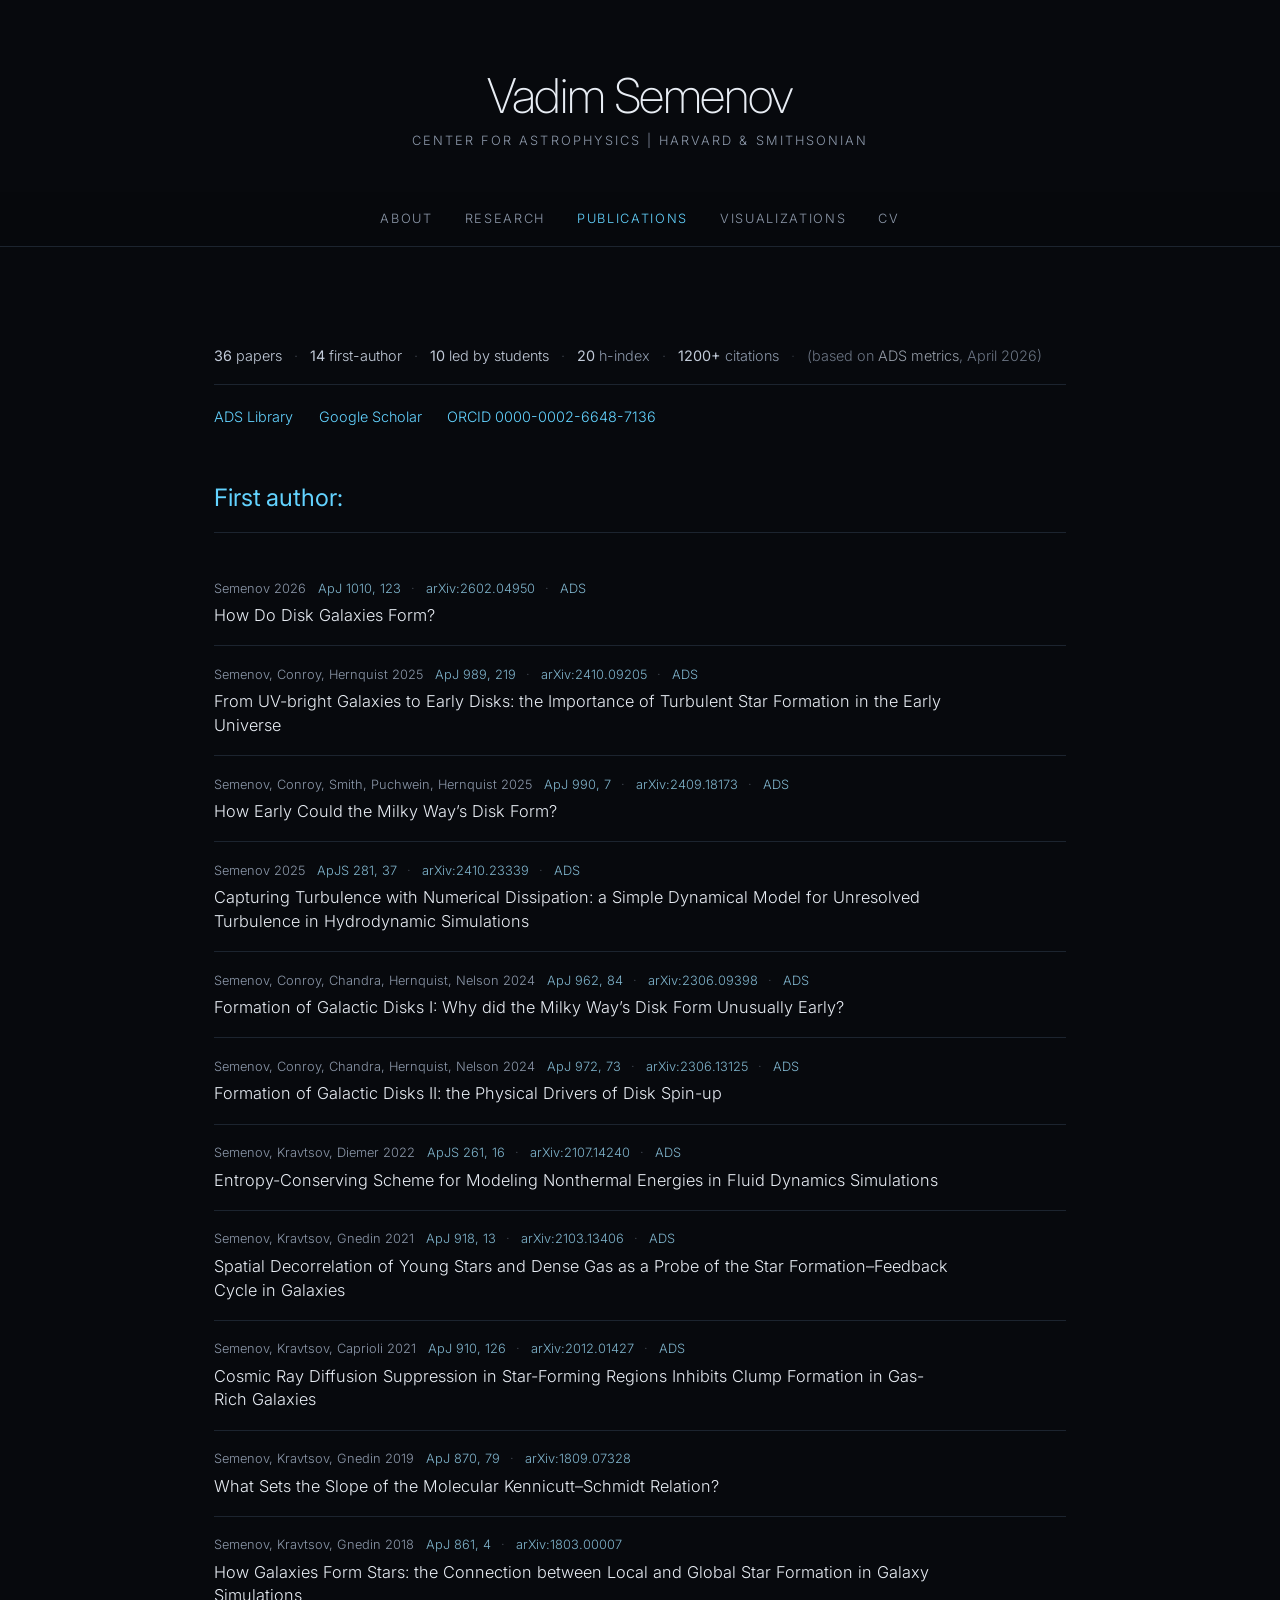
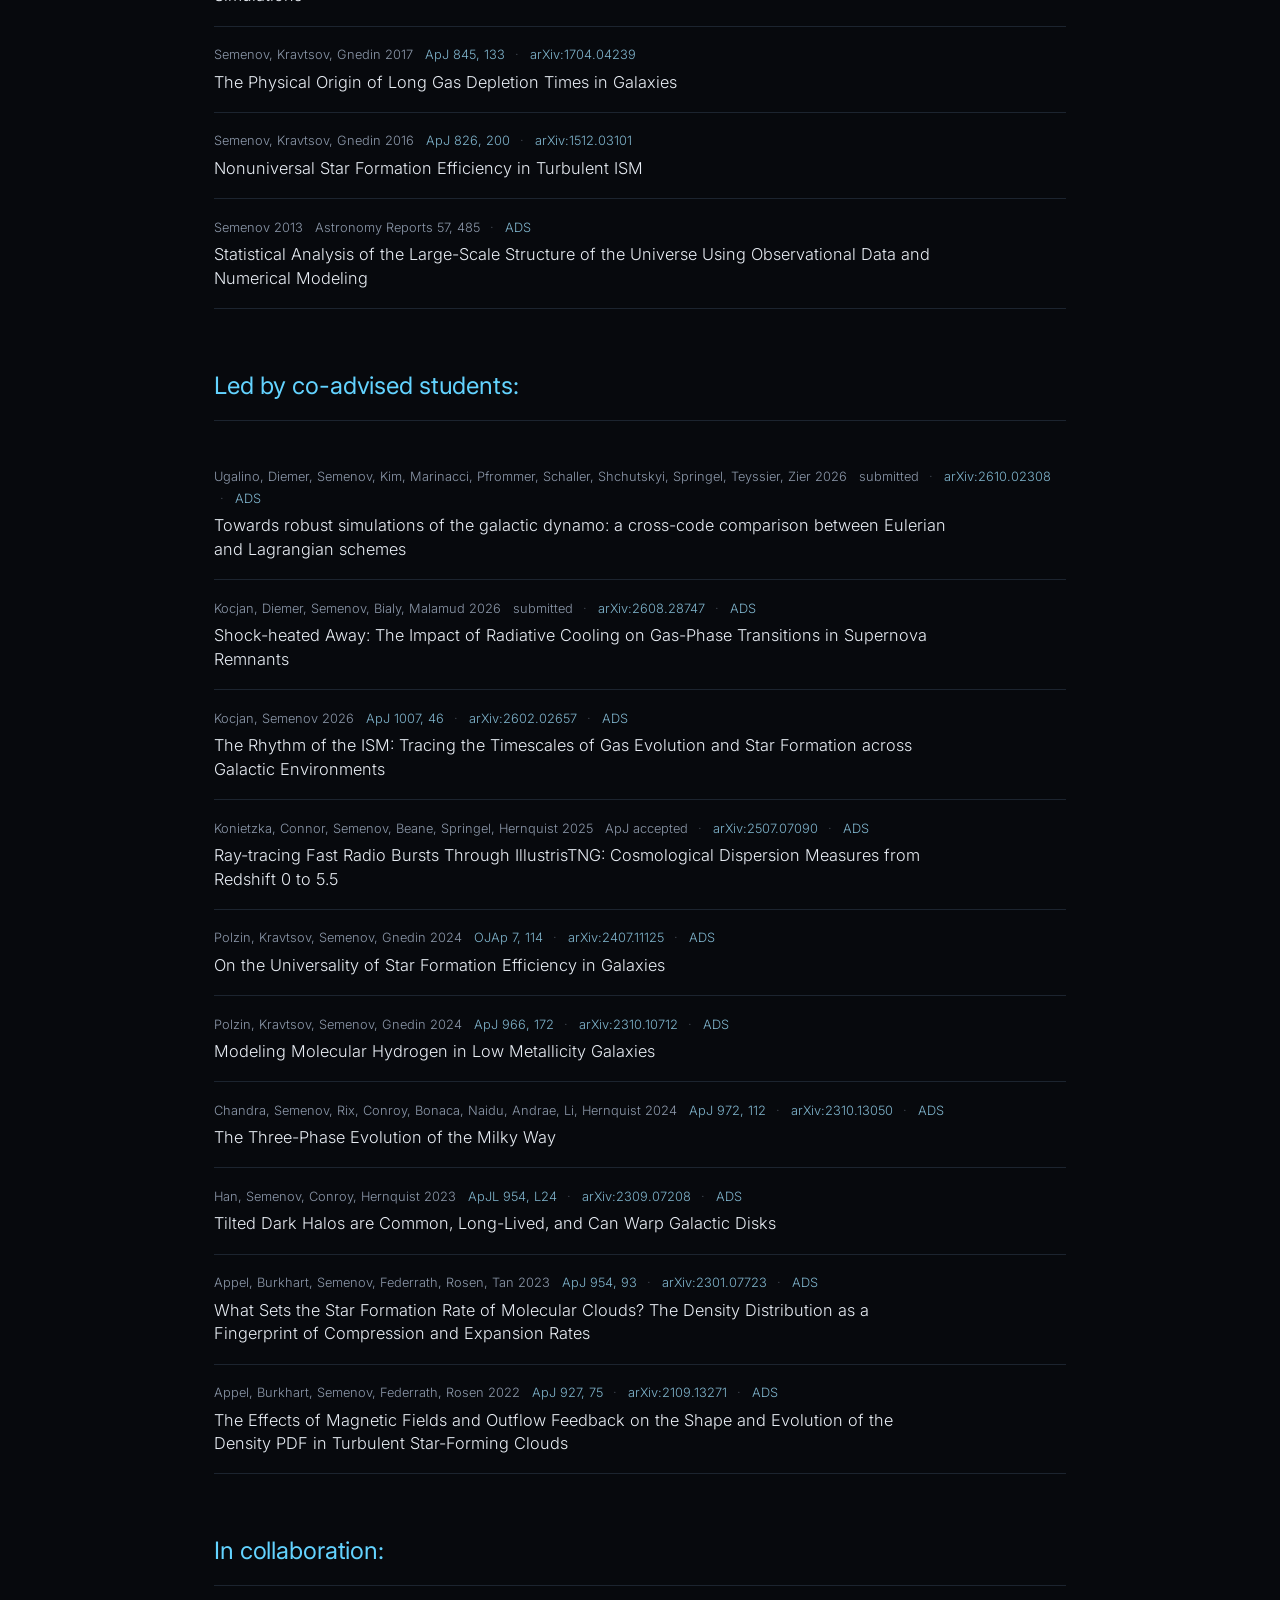
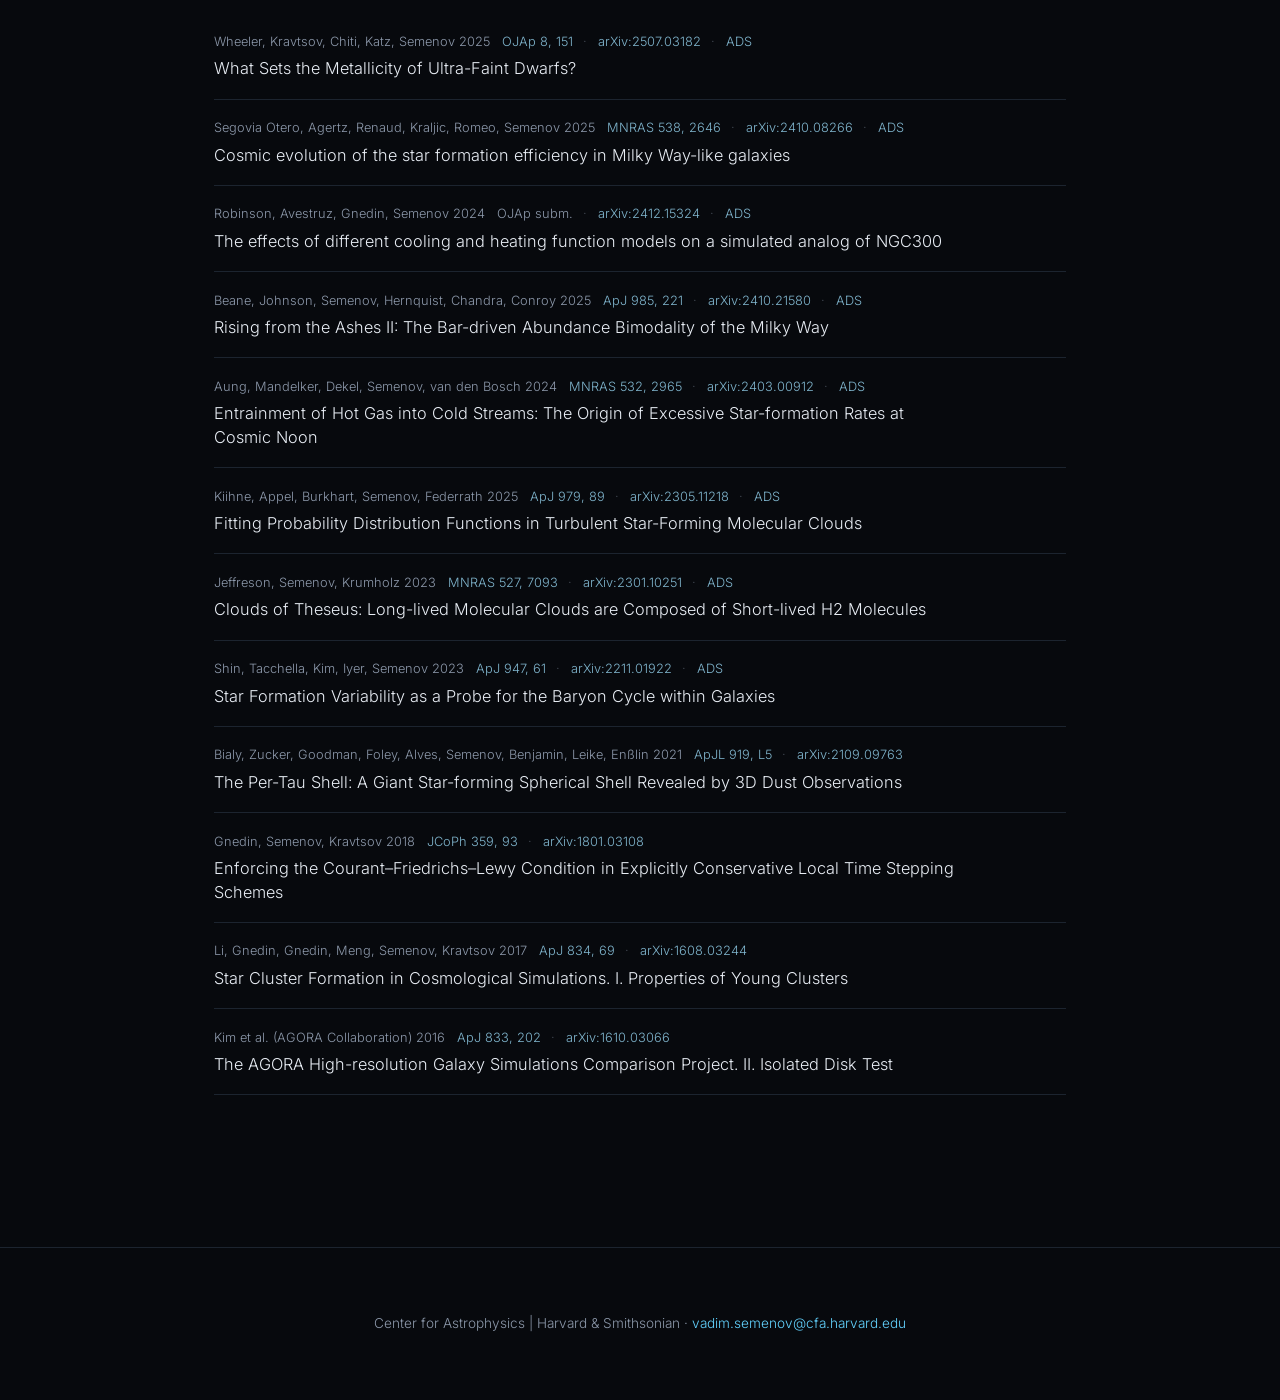
==== commit 8645f966: "Add the published reference for Semenov 2026 and update the CV "How Do Disk Galaxies Form?" is now A" ====
--- a/docs/publications.html
+++ b/docs/publications.html
@@ -157,7 +157,7 @@
 <section><div class="wrap-lg">
  <p class="stats"><span class="item"><a href="https://ui.adsabs.harvard.edu/public-libraries/_KemY1lYQ0-gJC90XI2MxA" target="_blank" rel="noopener"><b>36</b> papers</a></span> <span class="sep">&middot;</span> <span class="item"><a href="https://ui.adsabs.harvard.edu/public-libraries/SDoyEcX6RqmDMdxtu-EnGw" target="_blank" rel="noopener"><b>14</b> first-author</a></span> <span class="sep">&middot;</span> <span class="item"><a href="https://ui.adsabs.harvard.edu/public-libraries/6yTr6gjZSdWlioEK2XSA4A" target="_blank" rel="noopener"><b>10</b> led by students</a></span> <span class="sep">&middot;</span> <span class="item"><b>20</b> h-index</span> <span class="sep">&middot;</span> <span class="item"><b>1200+</b> citations</span><span class="note"> <span class="sep">&middot;</span> (based on <a href="https://ui.adsabs.harvard.edu/public-libraries/_KemY1lYQ0-gJC90XI2MxA" target="_blank" rel="noopener">ADS metrics</a>, April 2026)</span></p>
  <div class="links"><a href="https://ui.adsabs.harvard.edu/public-libraries/_KemY1lYQ0-gJC90XI2MxA" target="_blank" rel="noopener">ADS Library</a><a href="https://scholar.google.com/citations?user=xT6Np1wAAAAJ&amp;hl=en" target="_blank" rel="noopener">Google Scholar</a><a href="https://orcid.org/0000-0002-6648-7136" target="_blank" rel="noopener">ORCID 0000-0002-6648-7136</a></div>
- <h2 class="pubgroup">First author:</h2><ul class="pubs"><li><div class="meta"><span class="au">Semenov 2026</span><span class="lnks"><span class="nb">ApJ accepted</span> <span class="sep">&middot;</span> <span class="nb"><a href="https://arxiv.org/abs/2602.04950" target="_blank" rel="noopener">arXiv:2602.04950</a></span> <span class="sep">&middot;</span> <span class="nb"><a href="https://ui.adsabs.harvard.edu/abs/2026arXiv260204950S/abstract" target="_blank" rel="noopener">ADS</a></span></span></div><div class="ti">How Do Disk Galaxies Form?</div></li><li><div class="meta"><span class="au">Semenov, Conroy, Hernquist 2025</span><span class="lnks"><span class="nb"><a href="https://iopscience.iop.org/article/10.3847/1538-4357/ade22d" target="_blank" rel="noopener">ApJ 989, 219</a></span> <span class="sep">&middot;</span> <span class="nb"><a href="https://arxiv.org/abs/2410.09205" target="_blank" rel="noopener">arXiv:2410.09205</a></span> <span class="sep">&middot;</span> <span class="nb"><a href="https://ui.adsabs.harvard.edu/abs/2024arXiv241009205S/abstract" target="_blank" rel="noopener">ADS</a></span></span></div><div class="ti">From UV-bright Galaxies to Early Disks: the Importance of Turbulent Star Formation in the Early Universe</div></li><li><div class="meta"><span class="au">Semenov, Conroy, Smith, Puchwein, Hernquist 2025</span><span class="lnks"><span class="nb"><a href="https://iopscience.iop.org/article/10.3847/1538-4357/addf48" target="_blank" rel="noopener">ApJ 990, 7</a></span> <span class="sep">&middot;</span> <span class="nb"><a href="https://arxiv.org/abs/2409.18173" target="_blank" rel="noopener">arXiv:2409.18173</a></span> <span class="sep">&middot;</span> <span class="nb"><a href="https://ui.adsabs.harvard.edu/abs/2024arXiv240918173S/abstract" target="_blank" rel="noopener">ADS</a></span></span></div><div class="ti">How Early Could the Milky Way&rsquo;s Disk Form?</div></li><li><div class="meta"><span class="au">Semenov 2025</span><span class="lnks"><span class="nb"><a href="https://iopscience.iop.org/article/10.3847/1538-4365/ae0cc6" target="_blank" rel="noopener">ApJS 281, 37</a></span> <span class="sep">&middot;</span> <span class="nb"><a href="https://arxiv.org/abs/2410.23339" target="_blank" rel="noopener">arXiv:2410.23339</a></span> <span class="sep">&middot;</span> <span class="nb"><a href="https://ui.adsabs.harvard.edu/abs/2024arXiv241023339S/abstract" target="_blank" rel="noopener">ADS</a></span></span></div><div class="ti">Capturing Turbulence with Numerical Dissipation: a Simple Dynamical Model for Unresolved Turbulence in Hydrodynamic Simulations</div></li><li><div class="meta"><span class="au">Semenov, Conroy, Chandra, Hernquist, Nelson 2024</span><span class="lnks"><span class="nb"><a href="https://iopscience.iop.org/article/10.3847/1538-4357/ad150a" target="_blank" rel="noopener">ApJ 962, 84</a></span> <span class="sep">&middot;</span> <span class="nb"><a href="https://arxiv.org/abs/2306.09398" target="_blank" rel="noopener">arXiv:2306.09398</a></span> <span class="sep">&middot;</span> <span class="nb"><a href="https://ui.adsabs.harvard.edu/abs/2024ApJ...962...84S/abstract" target="_blank" rel="noopener">ADS</a></span></span></div><div class="ti">Formation of Galactic Disks I: Why did the Milky Way&rsquo;s Disk Form Unusually Early?</div></li><li><div class="meta"><span class="au">Semenov, Conroy, Chandra, Hernquist, Nelson 2024</span><span class="lnks"><span class="nb"><a href="https://iopscience.iop.org/article/10.3847/1538-4357/ad57ba" target="_blank" rel="noopener">ApJ 972, 73</a></span> <span class="sep">&middot;</span> <span class="nb"><a href="https://arxiv.org/abs/2306.13125" target="_blank" rel="noopener">arXiv:2306.13125</a></span> <span class="sep">&middot;</span> <span class="nb"><a href="https://ui.adsabs.harvard.edu/abs/2023arXiv230613125S/abstract" target="_blank" rel="noopener">ADS</a></span></span></div><div class="ti">Formation of Galactic Disks II: the Physical Drivers of Disk Spin-up</div></li><li><div class="meta"><span class="au">Semenov, Kravtsov, Diemer 2022</span><span class="lnks"><span class="nb"><a href="https://doi.org/10.3847/1538-4365/ac69e1" target="_blank" rel="noopener">ApJS 261, 16</a></span> <span class="sep">&middot;</span> <span class="nb"><a href="https://arxiv.org/abs/2107.14240" target="_blank" rel="noopener">arXiv:2107.14240</a></span> <span class="sep">&middot;</span> <span class="nb"><a href="https://ui.adsabs.harvard.edu/abs/2022ApJS..261...16S/abstract" target="_blank" rel="noopener">ADS</a></span></span></div><div class="ti">Entropy-Conserving Scheme for Modeling Nonthermal Energies in Fluid Dynamics Simulations</div></li><li><div class="meta"><span class="au">Semenov, Kravtsov, Gnedin 2021</span><span class="lnks"><span class="nb"><a href="https://doi.org/10.3847/1538-4357/ac0a77" target="_blank" rel="noopener">ApJ 918, 13</a></span> <span class="sep">&middot;</span> <span class="nb"><a href="https://arxiv.org/abs/2103.13406" target="_blank" rel="noopener">arXiv:2103.13406</a></span> <span class="sep">&middot;</span> <span class="nb"><a href="https://ui.adsabs.harvard.edu/abs/2021arXiv210313406S/abstract" target="_blank" rel="noopener">ADS</a></span></span></div><div class="ti">Spatial Decorrelation of Young Stars and Dense Gas as a Probe of the Star Formation&ndash;Feedback Cycle in Galaxies</div></li><li><div class="meta"><span class="au">Semenov, Kravtsov, Caprioli 2021</span><span class="lnks"><span class="nb"><a href="https://doi.org/10.3847/1538-4357/abe2a6" target="_blank" rel="noopener">ApJ 910, 126</a></span> <span class="sep">&middot;</span> <span class="nb"><a href="https://arxiv.org/abs/2012.01427" target="_blank" rel="noopener">arXiv:2012.01427</a></span> <span class="sep">&middot;</span> <span class="nb"><a href="https://ui.adsabs.harvard.edu/abs/2021ApJ...910..126S/abstract" target="_blank" rel="noopener">ADS</a></span></span></div><div class="ti">Cosmic Ray Diffusion Suppression in Star-Forming Regions Inhibits Clump Formation in Gas-Rich Galaxies</div></li><li><div class="meta"><span class="au">Semenov, Kravtsov, Gnedin 2019</span><span class="lnks"><span class="nb"><a href="https://doi.org/10.3847/1538-4357/aaf163" target="_blank" rel="noopener">ApJ 870, 79</a></span> <span class="sep">&middot;</span> <span class="nb"><a href="https://arxiv.org/abs/1809.07328" target="_blank" rel="noopener">arXiv:1809.07328</a></span></span></div><div class="ti">What Sets the Slope of the Molecular Kennicutt&ndash;Schmidt Relation?</div></li><li><div class="meta"><span class="au">Semenov, Kravtsov, Gnedin 2018</span><span class="lnks"><span class="nb"><a href="https://doi.org/10.3847/1538-4357/aac6eb" target="_blank" rel="noopener">ApJ 861, 4</a></span> <span class="sep">&middot;</span> <span class="nb"><a href="https://arxiv.org/abs/1803.00007" target="_blank" rel="noopener">arXiv:1803.00007</a></span></span></div><div class="ti">How Galaxies Form Stars: the Connection between Local and Global Star Formation in Galaxy Simulations</div></li><li><div class="meta"><span class="au">Semenov, Kravtsov, Gnedin 2017</span><span class="lnks"><span class="nb"><a href="https://doi.org/10.3847/1538-4357/aa8096" target="_blank" rel="noopener">ApJ 845, 133</a></span> <span class="sep">&middot;</span> <span class="nb"><a href="https://arxiv.org/abs/1704.04239" target="_blank" rel="noopener">arXiv:1704.04239</a></span></span></div><div class="ti">The Physical Origin of Long Gas Depletion Times in Galaxies</div></li><li><div class="meta"><span class="au">Semenov, Kravtsov, Gnedin 2016</span><span class="lnks"><span class="nb"><a href="https://doi.org/10.3847/0004-637X/826/2/200" target="_blank" rel="noopener">ApJ 826, 200</a></span> <span class="sep">&middot;</span> <span class="nb"><a href="https://arxiv.org/abs/1512.03101" target="_blank" rel="noopener">arXiv:1512.03101</a></span></span></div><div class="ti">Nonuniversal Star Formation Efficiency in Turbulent ISM</div></li><li><div class="meta"><span class="au">Semenov 2013</span><span class="lnks"><span class="nb">Astronomy Reports 57, 485</span> <span class="sep">&middot;</span> <span class="nb"><a href="https://ui.adsabs.harvard.edu/abs/2013ARep...57..485S/abstract" target="_blank" rel="noopener">ADS</a></span></span></div><div class="ti">Statistical Analysis of the Large-Scale Structure of the Universe Using Observational Data and Numerical Modeling</div></li></ul><h2 class="pubgroup">Led by co-advised students:</h2><ul class="pubs"><li><div class="meta"><span class="au">Ugalino, Diemer, Semenov, Kim, Marinacci, Pfrommer, Schaller, Shchutskyi, Springel, Teyssier, Zier 2026</span><span class="lnks"><span class="nb">submitted</span> <span class="sep">&middot;</span> <span class="nb"><a href="https://arxiv.org/abs/2610.02308" target="_blank" rel="noopener">arXiv:2610.02308</a></span> <span class="sep">&middot;</span> <span class="nb"><a href="https://ui.adsabs.harvard.edu/abs/2026arXiv261002308U/abstract" target="_blank" rel="noopener">ADS</a></span></span></div><div class="ti">Towards robust simulations of the galactic dynamo: a cross-code comparison between Eulerian and Lagrangian schemes</div></li><li><div class="meta"><span class="au">Kocjan, Diemer, Semenov, Bialy, Malamud 2026</span><span class="lnks"><span class="nb">submitted</span> <span class="sep">&middot;</span> <span class="nb"><a href="https://arxiv.org/abs/2608.28747" target="_blank" rel="noopener">arXiv:2608.28747</a></span> <span class="sep">&middot;</span> <span class="nb"><a href="https://ui.adsabs.harvard.edu/abs/2026arXiv260828747K/abstract" target="_blank" rel="noopener">ADS</a></span></span></div><div class="ti">Shock-heated Away: The Impact of Radiative Cooling on Gas-Phase Transitions in Supernova Remnants</div></li><li><div class="meta"><span class="au">Kocjan, Semenov 2026</span><span class="lnks"><span class="nb"><a href="https://iopscience.iop.org/article/10.3847/1538-4357/ae8539" target="_blank" rel="noopener">ApJ 1007, 46</a></span> <span class="sep">&middot;</span> <span class="nb"><a href="https://arxiv.org/abs/2602.02657" target="_blank" rel="noopener">arXiv:2602.02657</a></span> <span class="sep">&middot;</span> <span class="nb"><a href="https://ui.adsabs.harvard.edu/abs/2026ApJ..1007...46K/abstract" target="_blank" rel="noopener">ADS</a></span></span></div><div class="ti">The Rhythm of the ISM: Tracing the Timescales of Gas Evolution and Star Formation across Galactic Environments</div></li><li><div class="meta"><span class="au">Konietzka, Connor, Semenov, Beane, Springel, Hernquist 2025</span><span class="lnks"><span class="nb">ApJ accepted</span> <span class="sep">&middot;</span> <span class="nb"><a href="https://arxiv.org/abs/2507.07090" target="_blank" rel="noopener">arXiv:2507.07090</a></span> <span class="sep">&middot;</span> <span class="nb"><a href="https://ui.adsabs.harvard.edu/abs/2025arXiv250707090K/abstract" target="_blank" rel="noopener">ADS</a></span></span></div><div class="ti">Ray-tracing Fast Radio Bursts Through IllustrisTNG: Cosmological Dispersion Measures from Redshift 0 to 5.5</div></li><li><div class="meta"><span class="au">Polzin, Kravtsov, Semenov, Gnedin 2024</span><span class="lnks"><span class="nb"><a href="https://astro.theoj.org/article/127042-on-the-universality-of-star-formation-efficiency-in-galaxies" target="_blank" rel="noopener">OJAp 7, 114</a></span> <span class="sep">&middot;</span> <span class="nb"><a href="https://arxiv.org/abs/2407.11125" target="_blank" rel="noopener">arXiv:2407.11125</a></span> <span class="sep">&middot;</span> <span class="nb"><a href="https://ui.adsabs.harvard.edu/abs/2024arXiv240711125P/abstract" target="_blank" rel="noopener">ADS</a></span></span></div><div class="ti">On the Universality of Star Formation Efficiency in Galaxies</div></li><li><div class="meta"><span class="au">Polzin, Kravtsov, Semenov, Gnedin 2024</span><span class="lnks"><span class="nb"><a href="https://iopscience.iop.org/article/10.3847/1538-4357/ad32cb" target="_blank" rel="noopener">ApJ 966, 172</a></span> <span class="sep">&middot;</span> <span class="nb"><a href="https://arxiv.org/abs/2310.10712" target="_blank" rel="noopener">arXiv:2310.10712</a></span> <span class="sep">&middot;</span> <span class="nb"><a href="https://ui.adsabs.harvard.edu/abs/2023arXiv231010712P/abstract" target="_blank" rel="noopener">ADS</a></span></span></div><div class="ti">Modeling Molecular Hydrogen in Low Metallicity Galaxies</div></li><li><div class="meta"><span class="au">Chandra, Semenov, Rix, Conroy, Bonaca, Naidu, Andrae, Li, Hernquist 2024</span><span class="lnks"><span class="nb"><a href="https://iopscience.iop.org/article/10.3847/1538-4357/ad5b60" target="_blank" rel="noopener">ApJ 972, 112</a></span> <span class="sep">&middot;</span> <span class="nb"><a href="https://arxiv.org/abs/2310.13050" target="_blank" rel="noopener">arXiv:2310.13050</a></span> <span class="sep">&middot;</span> <span class="nb"><a href="https://ui.adsabs.harvard.edu/abs/2023arXiv231013050C/abstract" target="_blank" rel="noopener">ADS</a></span></span></div><div class="ti">The Three-Phase Evolution of the Milky Way</div></li><li><div class="meta"><span class="au">Han, Semenov, Conroy, Hernquist 2023</span><span class="lnks"><span class="nb"><a href="https://iopscience.iop.org/article/10.3847/2041-8213/ad0641" target="_blank" rel="noopener">ApJL 954, L24</a></span> <span class="sep">&middot;</span> <span class="nb"><a href="https://arxiv.org/abs/2309.07208" target="_blank" rel="noopener">arXiv:2309.07208</a></span> <span class="sep">&middot;</span> <span class="nb"><a href="https://ui.adsabs.harvard.edu/abs/2023arXiv230907208H/abstract" target="_blank" rel="noopener">ADS</a></span></span></div><div class="ti">Tilted Dark Halos are Common, Long-Lived, and Can Warp Galactic Disks</div></li><li><div class="meta"><span class="au">Appel, Burkhart, Semenov, Federrath, Rosen, Tan 2023</span><span class="lnks"><span class="nb"><a href="https://iopscience.iop.org/article/10.3847/1538-4357/ace897" target="_blank" rel="noopener">ApJ 954, 93</a></span> <span class="sep">&middot;</span> <span class="nb"><a href="https://arxiv.org/abs/2301.07723" target="_blank" rel="noopener">arXiv:2301.07723</a></span> <span class="sep">&middot;</span> <span class="nb"><a href="https://ui.adsabs.harvard.edu/abs/2023arXiv230107723A/abstract" target="_blank" rel="noopener">ADS</a></span></span></div><div class="ti">What Sets the Star Formation Rate of Molecular Clouds? The Density Distribution as a Fingerprint of Compression and Expansion Rates</div></li><li><div class="meta"><span class="au">Appel, Burkhart, Semenov, Federrath, Rosen 2022</span><span class="lnks"><span class="nb"><a href="https://iopscience.iop.org/article/10.3847/1538-4357/ac4be3" target="_blank" rel="noopener">ApJ 927, 75</a></span> <span class="sep">&middot;</span> <span class="nb"><a href="https://arxiv.org/abs/2109.13271" target="_blank" rel="noopener">arXiv:2109.13271</a></span> <span class="sep">&middot;</span> <span class="nb"><a href="https://ui.adsabs.harvard.edu/abs/2022ApJ...927...75A/abstract" target="_blank" rel="noopener">ADS</a></span></span></div><div class="ti">The Effects of Magnetic Fields and Outflow Feedback on the Shape and Evolution of the Density PDF in Turbulent Star-Forming Clouds</div></li></ul><h2 class="pubgroup">In collaboration:</h2><ul class="pubs"><li><div class="meta"><span class="au">Wheeler, Kravtsov, Chiti, Katz, Semenov 2025</span><span class="lnks"><span class="nb"><a href="https://astro.theoj.org/article/145734-what-sets-the-metallicity-of-ultra-faint-dwarfs" target="_blank" rel="noopener">OJAp 8, 151</a></span> <span class="sep">&middot;</span> <span class="nb"><a href="https://arxiv.org/abs/2507.03182" target="_blank" rel="noopener">arXiv:2507.03182</a></span> <span class="sep">&middot;</span> <span class="nb"><a href="https://ui.adsabs.harvard.edu/abs/2025arXiv250703182W/abstract" target="_blank" rel="noopener">ADS</a></span></span></div><div class="ti">What Sets the Metallicity of Ultra-Faint Dwarfs?</div></li><li><div class="meta"><span class="au">Segovia Otero, Agertz, Renaud, Kraljic, Romeo, Semenov 2025</span><span class="lnks"><span class="nb"><a href="https://academic.oup.com/mnras/article/538/4/2646/8082127" target="_blank" rel="noopener">MNRAS 538, 2646</a></span> <span class="sep">&middot;</span> <span class="nb"><a href="https://arxiv.org/abs/2410.08266" target="_blank" rel="noopener">arXiv:2410.08266</a></span> <span class="sep">&middot;</span> <span class="nb"><a href="https://ui.adsabs.harvard.edu/abs/2024arXiv241008266S/abstract" target="_blank" rel="noopener">ADS</a></span></span></div><div class="ti">Cosmic evolution of the star formation efficiency in Milky Way-like galaxies</div></li><li><div class="meta"><span class="au">Robinson, Avestruz, Gnedin, Semenov 2024</span><span class="lnks"><span class="nb">OJAp subm.</span> <span class="sep">&middot;</span> <span class="nb"><a href="https://arxiv.org/abs/2412.15324" target="_blank" rel="noopener">arXiv:2412.15324</a></span> <span class="sep">&middot;</span> <span class="nb"><a href="https://ui.adsabs.harvard.edu/abs/2024arXiv241215324R/abstract" target="_blank" rel="noopener">ADS</a></span></span></div><div class="ti">The effects of different cooling and heating function models on a simulated analog of NGC300</div></li><li><div class="meta"><span class="au">Beane, Johnson, Semenov, Hernquist, Chandra, Conroy 2025</span><span class="lnks"><span class="nb"><a href="https://iopscience.iop.org/article/10.3847/1538-4357/adceab" target="_blank" rel="noopener">ApJ 985, 221</a></span> <span class="sep">&middot;</span> <span class="nb"><a href="https://arxiv.org/abs/2410.21580" target="_blank" rel="noopener">arXiv:2410.21580</a></span> <span class="sep">&middot;</span> <span class="nb"><a href="https://ui.adsabs.harvard.edu/abs/2024arXiv241021580B/abstract" target="_blank" rel="noopener">ADS</a></span></span></div><div class="ti">Rising from the Ashes II: The Bar-driven Abundance Bimodality of the Milky Way</div></li><li><div class="meta"><span class="au">Aung, Mandelker, Dekel, Semenov, van den Bosch 2024</span><span class="lnks"><span class="nb"><a href="https://academic.oup.com/mnras/article/532/3/2965/7710759" target="_blank" rel="noopener">MNRAS 532, 2965</a></span> <span class="sep">&middot;</span> <span class="nb"><a href="https://arxiv.org/abs/2403.00912" target="_blank" rel="noopener">arXiv:2403.00912</a></span> <span class="sep">&middot;</span> <span class="nb"><a href="https://ui.adsabs.harvard.edu/abs/2024arXiv240300912A/abstract" target="_blank" rel="noopener">ADS</a></span></span></div><div class="ti">Entrainment of Hot Gas into Cold Streams: The Origin of Excessive Star-formation Rates at Cosmic Noon</div></li><li><div class="meta"><span class="au">Kiihne, Appel, Burkhart, Semenov, Federrath 2025</span><span class="lnks"><span class="nb"><a href="https://iopscience.iop.org/article/10.3847/1538-4357/ad99d5" target="_blank" rel="noopener">ApJ 979, 89</a></span> <span class="sep">&middot;</span> <span class="nb"><a href="https://arxiv.org/abs/2305.11218" target="_blank" rel="noopener">arXiv:2305.11218</a></span> <span class="sep">&middot;</span> <span class="nb"><a href="https://ui.adsabs.harvard.edu/abs/2023arXiv230511218K/abstract" target="_blank" rel="noopener">ADS</a></span></span></div><div class="ti">Fitting Probability Distribution Functions in Turbulent Star-Forming Molecular Clouds</div></li><li><div class="meta"><span class="au">Jeffreson, Semenov, Krumholz 2023</span><span class="lnks"><span class="nb"><a href="https://academic.oup.com/mnras/article/527/3/7093/7424987" target="_blank" rel="noopener">MNRAS 527, 7093</a></span> <span class="sep">&middot;</span> <span class="nb"><a href="https://arxiv.org/abs/2301.10251" target="_blank" rel="noopener">arXiv:2301.10251</a></span> <span class="sep">&middot;</span> <span class="nb"><a href="https://ui.adsabs.harvard.edu/abs/2023arXiv230110251J/abstract" target="_blank" rel="noopener">ADS</a></span></span></div><div class="ti">Clouds of Theseus: Long-lived Molecular Clouds are Composed of Short-lived H2 Molecules</div></li><li><div class="meta"><span class="au">Shin, Tacchella, Kim, Iyer, Semenov 2023</span><span class="lnks"><span class="nb"><a href="https://iopscience.iop.org/article/10.3847/1538-4357/acc251" target="_blank" rel="noopener">ApJ 947, 61</a></span> <span class="sep">&middot;</span> <span class="nb"><a href="https://arxiv.org/abs/2211.01922" target="_blank" rel="noopener">arXiv:2211.01922</a></span> <span class="sep">&middot;</span> <span class="nb"><a href="https://ui.adsabs.harvard.edu/abs/2022arXiv221101922S/abstract" target="_blank" rel="noopener">ADS</a></span></span></div><div class="ti">Star Formation Variability as a Probe for the Baryon Cycle within Galaxies</div></li><li><div class="meta"><span class="au">Bialy, Zucker, Goodman, Foley, Alves, Semenov, Benjamin, Leike, En&szlig;lin 2021</span><span class="lnks"><span class="nb"><a href="https://doi.org/10.3847/2041-8213/ac1f95" target="_blank" rel="noopener">ApJL 919, L5</a></span> <span class="sep">&middot;</span> <span class="nb"><a href="https://arxiv.org/abs/2109.09763" target="_blank" rel="noopener">arXiv:2109.09763</a></span></span></div><div class="ti">The Per-Tau Shell: A Giant Star-forming Spherical Shell Revealed by 3D Dust Observations</div></li><li><div class="meta"><span class="au">Gnedin, Semenov, Kravtsov 2018</span><span class="lnks"><span class="nb"><a href="https://doi.org/10.1016/j.jcp.2018.01.008" target="_blank" rel="noopener">JCoPh 359, 93</a></span> <span class="sep">&middot;</span> <span class="nb"><a href="https://arxiv.org/abs/1801.03108" target="_blank" rel="noopener">arXiv:1801.03108</a></span></span></div><div class="ti">Enforcing the Courant&ndash;Friedrichs&ndash;Lewy Condition in Explicitly Conservative Local Time Stepping Schemes</div></li><li><div class="meta"><span class="au">Li, Gnedin, Gnedin, Meng, Semenov, Kravtsov 2017</span><span class="lnks"><span class="nb"><a href="https://doi.org/10.3847/1538-4357/834/1/69" target="_blank" rel="noopener">ApJ 834, 69</a></span> <span class="sep">&middot;</span> <span class="nb"><a href="https://arxiv.org/abs/1608.03244" target="_blank" rel="noopener">arXiv:1608.03244</a></span></span></div><div class="ti">Star Cluster Formation in Cosmological Simulations. I. Properties of Young Clusters</div></li><li><div class="meta"><span class="au">Kim et al. (AGORA Collaboration) 2016</span><span class="lnks"><span class="nb"><a href="https://doi.org/10.3847/1538-4357/833/2/202" target="_blank" rel="noopener">ApJ 833, 202</a></span> <span class="sep">&middot;</span> <span class="nb"><a href="https://arxiv.org/abs/1610.03066" target="_blank" rel="noopener">arXiv:1610.03066</a></span></span></div><div class="ti">The AGORA High-resolution Galaxy Simulations Comparison Project. II. Isolated Disk Test</div></li></ul>
+ <h2 class="pubgroup">First author:</h2><ul class="pubs"><li><div class="meta"><span class="au">Semenov 2026</span><span class="lnks"><span class="nb"><a href="https://iopscience.iop.org/article/10.3847/1538-4357/ae83aa" target="_blank" rel="noopener">ApJ 1010, 123</a></span> <span class="sep">&middot;</span> <span class="nb"><a href="https://arxiv.org/abs/2602.04950" target="_blank" rel="noopener">arXiv:2602.04950</a></span> <span class="sep">&middot;</span> <span class="nb"><a href="https://ui.adsabs.harvard.edu/abs/2026ApJ..1010..123S/abstract" target="_blank" rel="noopener">ADS</a></span></span></div><div class="ti">How Do Disk Galaxies Form?</div></li><li><div class="meta"><span class="au">Semenov, Conroy, Hernquist 2025</span><span class="lnks"><span class="nb"><a href="https://iopscience.iop.org/article/10.3847/1538-4357/ade22d" target="_blank" rel="noopener">ApJ 989, 219</a></span> <span class="sep">&middot;</span> <span class="nb"><a href="https://arxiv.org/abs/2410.09205" target="_blank" rel="noopener">arXiv:2410.09205</a></span> <span class="sep">&middot;</span> <span class="nb"><a href="https://ui.adsabs.harvard.edu/abs/2024arXiv241009205S/abstract" target="_blank" rel="noopener">ADS</a></span></span></div><div class="ti">From UV-bright Galaxies to Early Disks: the Importance of Turbulent Star Formation in the Early Universe</div></li><li><div class="meta"><span class="au">Semenov, Conroy, Smith, Puchwein, Hernquist 2025</span><span class="lnks"><span class="nb"><a href="https://iopscience.iop.org/article/10.3847/1538-4357/addf48" target="_blank" rel="noopener">ApJ 990, 7</a></span> <span class="sep">&middot;</span> <span class="nb"><a href="https://arxiv.org/abs/2409.18173" target="_blank" rel="noopener">arXiv:2409.18173</a></span> <span class="sep">&middot;</span> <span class="nb"><a href="https://ui.adsabs.harvard.edu/abs/2024arXiv240918173S/abstract" target="_blank" rel="noopener">ADS</a></span></span></div><div class="ti">How Early Could the Milky Way&rsquo;s Disk Form?</div></li><li><div class="meta"><span class="au">Semenov 2025</span><span class="lnks"><span class="nb"><a href="https://iopscience.iop.org/article/10.3847/1538-4365/ae0cc6" target="_blank" rel="noopener">ApJS 281, 37</a></span> <span class="sep">&middot;</span> <span class="nb"><a href="https://arxiv.org/abs/2410.23339" target="_blank" rel="noopener">arXiv:2410.23339</a></span> <span class="sep">&middot;</span> <span class="nb"><a href="https://ui.adsabs.harvard.edu/abs/2024arXiv241023339S/abstract" target="_blank" rel="noopener">ADS</a></span></span></div><div class="ti">Capturing Turbulence with Numerical Dissipation: a Simple Dynamical Model for Unresolved Turbulence in Hydrodynamic Simulations</div></li><li><div class="meta"><span class="au">Semenov, Conroy, Chandra, Hernquist, Nelson 2024</span><span class="lnks"><span class="nb"><a href="https://iopscience.iop.org/article/10.3847/1538-4357/ad150a" target="_blank" rel="noopener">ApJ 962, 84</a></span> <span class="sep">&middot;</span> <span class="nb"><a href="https://arxiv.org/abs/2306.09398" target="_blank" rel="noopener">arXiv:2306.09398</a></span> <span class="sep">&middot;</span> <span class="nb"><a href="https://ui.adsabs.harvard.edu/abs/2024ApJ...962...84S/abstract" target="_blank" rel="noopener">ADS</a></span></span></div><div class="ti">Formation of Galactic Disks I: Why did the Milky Way&rsquo;s Disk Form Unusually Early?</div></li><li><div class="meta"><span class="au">Semenov, Conroy, Chandra, Hernquist, Nelson 2024</span><span class="lnks"><span class="nb"><a href="https://iopscience.iop.org/article/10.3847/1538-4357/ad57ba" target="_blank" rel="noopener">ApJ 972, 73</a></span> <span class="sep">&middot;</span> <span class="nb"><a href="https://arxiv.org/abs/2306.13125" target="_blank" rel="noopener">arXiv:2306.13125</a></span> <span class="sep">&middot;</span> <span class="nb"><a href="https://ui.adsabs.harvard.edu/abs/2023arXiv230613125S/abstract" target="_blank" rel="noopener">ADS</a></span></span></div><div class="ti">Formation of Galactic Disks II: the Physical Drivers of Disk Spin-up</div></li><li><div class="meta"><span class="au">Semenov, Kravtsov, Diemer 2022</span><span class="lnks"><span class="nb"><a href="https://doi.org/10.3847/1538-4365/ac69e1" target="_blank" rel="noopener">ApJS 261, 16</a></span> <span class="sep">&middot;</span> <span class="nb"><a href="https://arxiv.org/abs/2107.14240" target="_blank" rel="noopener">arXiv:2107.14240</a></span> <span class="sep">&middot;</span> <span class="nb"><a href="https://ui.adsabs.harvard.edu/abs/2022ApJS..261...16S/abstract" target="_blank" rel="noopener">ADS</a></span></span></div><div class="ti">Entropy-Conserving Scheme for Modeling Nonthermal Energies in Fluid Dynamics Simulations</div></li><li><div class="meta"><span class="au">Semenov, Kravtsov, Gnedin 2021</span><span class="lnks"><span class="nb"><a href="https://doi.org/10.3847/1538-4357/ac0a77" target="_blank" rel="noopener">ApJ 918, 13</a></span> <span class="sep">&middot;</span> <span class="nb"><a href="https://arxiv.org/abs/2103.13406" target="_blank" rel="noopener">arXiv:2103.13406</a></span> <span class="sep">&middot;</span> <span class="nb"><a href="https://ui.adsabs.harvard.edu/abs/2021arXiv210313406S/abstract" target="_blank" rel="noopener">ADS</a></span></span></div><div class="ti">Spatial Decorrelation of Young Stars and Dense Gas as a Probe of the Star Formation&ndash;Feedback Cycle in Galaxies</div></li><li><div class="meta"><span class="au">Semenov, Kravtsov, Caprioli 2021</span><span class="lnks"><span class="nb"><a href="https://doi.org/10.3847/1538-4357/abe2a6" target="_blank" rel="noopener">ApJ 910, 126</a></span> <span class="sep">&middot;</span> <span class="nb"><a href="https://arxiv.org/abs/2012.01427" target="_blank" rel="noopener">arXiv:2012.01427</a></span> <span class="sep">&middot;</span> <span class="nb"><a href="https://ui.adsabs.harvard.edu/abs/2021ApJ...910..126S/abstract" target="_blank" rel="noopener">ADS</a></span></span></div><div class="ti">Cosmic Ray Diffusion Suppression in Star-Forming Regions Inhibits Clump Formation in Gas-Rich Galaxies</div></li><li><div class="meta"><span class="au">Semenov, Kravtsov, Gnedin 2019</span><span class="lnks"><span class="nb"><a href="https://doi.org/10.3847/1538-4357/aaf163" target="_blank" rel="noopener">ApJ 870, 79</a></span> <span class="sep">&middot;</span> <span class="nb"><a href="https://arxiv.org/abs/1809.07328" target="_blank" rel="noopener">arXiv:1809.07328</a></span></span></div><div class="ti">What Sets the Slope of the Molecular Kennicutt&ndash;Schmidt Relation?</div></li><li><div class="meta"><span class="au">Semenov, Kravtsov, Gnedin 2018</span><span class="lnks"><span class="nb"><a href="https://doi.org/10.3847/1538-4357/aac6eb" target="_blank" rel="noopener">ApJ 861, 4</a></span> <span class="sep">&middot;</span> <span class="nb"><a href="https://arxiv.org/abs/1803.00007" target="_blank" rel="noopener">arXiv:1803.00007</a></span></span></div><div class="ti">How Galaxies Form Stars: the Connection between Local and Global Star Formation in Galaxy Simulations</div></li><li><div class="meta"><span class="au">Semenov, Kravtsov, Gnedin 2017</span><span class="lnks"><span class="nb"><a href="https://doi.org/10.3847/1538-4357/aa8096" target="_blank" rel="noopener">ApJ 845, 133</a></span> <span class="sep">&middot;</span> <span class="nb"><a href="https://arxiv.org/abs/1704.04239" target="_blank" rel="noopener">arXiv:1704.04239</a></span></span></div><div class="ti">The Physical Origin of Long Gas Depletion Times in Galaxies</div></li><li><div class="meta"><span class="au">Semenov, Kravtsov, Gnedin 2016</span><span class="lnks"><span class="nb"><a href="https://doi.org/10.3847/0004-637X/826/2/200" target="_blank" rel="noopener">ApJ 826, 200</a></span> <span class="sep">&middot;</span> <span class="nb"><a href="https://arxiv.org/abs/1512.03101" target="_blank" rel="noopener">arXiv:1512.03101</a></span></span></div><div class="ti">Nonuniversal Star Formation Efficiency in Turbulent ISM</div></li><li><div class="meta"><span class="au">Semenov 2013</span><span class="lnks"><span class="nb">Astronomy Reports 57, 485</span> <span class="sep">&middot;</span> <span class="nb"><a href="https://ui.adsabs.harvard.edu/abs/2013ARep...57..485S/abstract" target="_blank" rel="noopener">ADS</a></span></span></div><div class="ti">Statistical Analysis of the Large-Scale Structure of the Universe Using Observational Data and Numerical Modeling</div></li></ul><h2 class="pubgroup">Led by co-advised students:</h2><ul class="pubs"><li><div class="meta"><span class="au">Ugalino, Diemer, Semenov, Kim, Marinacci, Pfrommer, Schaller, Shchutskyi, Springel, Teyssier, Zier 2026</span><span class="lnks"><span class="nb">submitted</span> <span class="sep">&middot;</span> <span class="nb"><a href="https://arxiv.org/abs/2610.02308" target="_blank" rel="noopener">arXiv:2610.02308</a></span> <span class="sep">&middot;</span> <span class="nb"><a href="https://ui.adsabs.harvard.edu/abs/2026arXiv261002308U/abstract" target="_blank" rel="noopener">ADS</a></span></span></div><div class="ti">Towards robust simulations of the galactic dynamo: a cross-code comparison between Eulerian and Lagrangian schemes</div></li><li><div class="meta"><span class="au">Kocjan, Diemer, Semenov, Bialy, Malamud 2026</span><span class="lnks"><span class="nb">submitted</span> <span class="sep">&middot;</span> <span class="nb"><a href="https://arxiv.org/abs/2608.28747" target="_blank" rel="noopener">arXiv:2608.28747</a></span> <span class="sep">&middot;</span> <span class="nb"><a href="https://ui.adsabs.harvard.edu/abs/2026arXiv260828747K/abstract" target="_blank" rel="noopener">ADS</a></span></span></div><div class="ti">Shock-heated Away: The Impact of Radiative Cooling on Gas-Phase Transitions in Supernova Remnants</div></li><li><div class="meta"><span class="au">Kocjan, Semenov 2026</span><span class="lnks"><span class="nb"><a href="https://iopscience.iop.org/article/10.3847/1538-4357/ae8539" target="_blank" rel="noopener">ApJ 1007, 46</a></span> <span class="sep">&middot;</span> <span class="nb"><a href="https://arxiv.org/abs/2602.02657" target="_blank" rel="noopener">arXiv:2602.02657</a></span> <span class="sep">&middot;</span> <span class="nb"><a href="https://ui.adsabs.harvard.edu/abs/2026ApJ..1007...46K/abstract" target="_blank" rel="noopener">ADS</a></span></span></div><div class="ti">The Rhythm of the ISM: Tracing the Timescales of Gas Evolution and Star Formation across Galactic Environments</div></li><li><div class="meta"><span class="au">Konietzka, Connor, Semenov, Beane, Springel, Hernquist 2025</span><span class="lnks"><span class="nb">ApJ accepted</span> <span class="sep">&middot;</span> <span class="nb"><a href="https://arxiv.org/abs/2507.07090" target="_blank" rel="noopener">arXiv:2507.07090</a></span> <span class="sep">&middot;</span> <span class="nb"><a href="https://ui.adsabs.harvard.edu/abs/2025arXiv250707090K/abstract" target="_blank" rel="noopener">ADS</a></span></span></div><div class="ti">Ray-tracing Fast Radio Bursts Through IllustrisTNG: Cosmological Dispersion Measures from Redshift 0 to 5.5</div></li><li><div class="meta"><span class="au">Polzin, Kravtsov, Semenov, Gnedin 2024</span><span class="lnks"><span class="nb"><a href="https://astro.theoj.org/article/127042-on-the-universality-of-star-formation-efficiency-in-galaxies" target="_blank" rel="noopener">OJAp 7, 114</a></span> <span class="sep">&middot;</span> <span class="nb"><a href="https://arxiv.org/abs/2407.11125" target="_blank" rel="noopener">arXiv:2407.11125</a></span> <span class="sep">&middot;</span> <span class="nb"><a href="https://ui.adsabs.harvard.edu/abs/2024arXiv240711125P/abstract" target="_blank" rel="noopener">ADS</a></span></span></div><div class="ti">On the Universality of Star Formation Efficiency in Galaxies</div></li><li><div class="meta"><span class="au">Polzin, Kravtsov, Semenov, Gnedin 2024</span><span class="lnks"><span class="nb"><a href="https://iopscience.iop.org/article/10.3847/1538-4357/ad32cb" target="_blank" rel="noopener">ApJ 966, 172</a></span> <span class="sep">&middot;</span> <span class="nb"><a href="https://arxiv.org/abs/2310.10712" target="_blank" rel="noopener">arXiv:2310.10712</a></span> <span class="sep">&middot;</span> <span class="nb"><a href="https://ui.adsabs.harvard.edu/abs/2023arXiv231010712P/abstract" target="_blank" rel="noopener">ADS</a></span></span></div><div class="ti">Modeling Molecular Hydrogen in Low Metallicity Galaxies</div></li><li><div class="meta"><span class="au">Chandra, Semenov, Rix, Conroy, Bonaca, Naidu, Andrae, Li, Hernquist 2024</span><span class="lnks"><span class="nb"><a href="https://iopscience.iop.org/article/10.3847/1538-4357/ad5b60" target="_blank" rel="noopener">ApJ 972, 112</a></span> <span class="sep">&middot;</span> <span class="nb"><a href="https://arxiv.org/abs/2310.13050" target="_blank" rel="noopener">arXiv:2310.13050</a></span> <span class="sep">&middot;</span> <span class="nb"><a href="https://ui.adsabs.harvard.edu/abs/2023arXiv231013050C/abstract" target="_blank" rel="noopener">ADS</a></span></span></div><div class="ti">The Three-Phase Evolution of the Milky Way</div></li><li><div class="meta"><span class="au">Han, Semenov, Conroy, Hernquist 2023</span><span class="lnks"><span class="nb"><a href="https://iopscience.iop.org/article/10.3847/2041-8213/ad0641" target="_blank" rel="noopener">ApJL 954, L24</a></span> <span class="sep">&middot;</span> <span class="nb"><a href="https://arxiv.org/abs/2309.07208" target="_blank" rel="noopener">arXiv:2309.07208</a></span> <span class="sep">&middot;</span> <span class="nb"><a href="https://ui.adsabs.harvard.edu/abs/2023arXiv230907208H/abstract" target="_blank" rel="noopener">ADS</a></span></span></div><div class="ti">Tilted Dark Halos are Common, Long-Lived, and Can Warp Galactic Disks</div></li><li><div class="meta"><span class="au">Appel, Burkhart, Semenov, Federrath, Rosen, Tan 2023</span><span class="lnks"><span class="nb"><a href="https://iopscience.iop.org/article/10.3847/1538-4357/ace897" target="_blank" rel="noopener">ApJ 954, 93</a></span> <span class="sep">&middot;</span> <span class="nb"><a href="https://arxiv.org/abs/2301.07723" target="_blank" rel="noopener">arXiv:2301.07723</a></span> <span class="sep">&middot;</span> <span class="nb"><a href="https://ui.adsabs.harvard.edu/abs/2023arXiv230107723A/abstract" target="_blank" rel="noopener">ADS</a></span></span></div><div class="ti">What Sets the Star Formation Rate of Molecular Clouds? The Density Distribution as a Fingerprint of Compression and Expansion Rates</div></li><li><div class="meta"><span class="au">Appel, Burkhart, Semenov, Federrath, Rosen 2022</span><span class="lnks"><span class="nb"><a href="https://iopscience.iop.org/article/10.3847/1538-4357/ac4be3" target="_blank" rel="noopener">ApJ 927, 75</a></span> <span class="sep">&middot;</span> <span class="nb"><a href="https://arxiv.org/abs/2109.13271" target="_blank" rel="noopener">arXiv:2109.13271</a></span> <span class="sep">&middot;</span> <span class="nb"><a href="https://ui.adsabs.harvard.edu/abs/2022ApJ...927...75A/abstract" target="_blank" rel="noopener">ADS</a></span></span></div><div class="ti">The Effects of Magnetic Fields and Outflow Feedback on the Shape and Evolution of the Density PDF in Turbulent Star-Forming Clouds</div></li></ul><h2 class="pubgroup">In collaboration:</h2><ul class="pubs"><li><div class="meta"><span class="au">Wheeler, Kravtsov, Chiti, Katz, Semenov 2025</span><span class="lnks"><span class="nb"><a href="https://astro.theoj.org/article/145734-what-sets-the-metallicity-of-ultra-faint-dwarfs" target="_blank" rel="noopener">OJAp 8, 151</a></span> <span class="sep">&middot;</span> <span class="nb"><a href="https://arxiv.org/abs/2507.03182" target="_blank" rel="noopener">arXiv:2507.03182</a></span> <span class="sep">&middot;</span> <span class="nb"><a href="https://ui.adsabs.harvard.edu/abs/2025arXiv250703182W/abstract" target="_blank" rel="noopener">ADS</a></span></span></div><div class="ti">What Sets the Metallicity of Ultra-Faint Dwarfs?</div></li><li><div class="meta"><span class="au">Segovia Otero, Agertz, Renaud, Kraljic, Romeo, Semenov 2025</span><span class="lnks"><span class="nb"><a href="https://academic.oup.com/mnras/article/538/4/2646/8082127" target="_blank" rel="noopener">MNRAS 538, 2646</a></span> <span class="sep">&middot;</span> <span class="nb"><a href="https://arxiv.org/abs/2410.08266" target="_blank" rel="noopener">arXiv:2410.08266</a></span> <span class="sep">&middot;</span> <span class="nb"><a href="https://ui.adsabs.harvard.edu/abs/2024arXiv241008266S/abstract" target="_blank" rel="noopener">ADS</a></span></span></div><div class="ti">Cosmic evolution of the star formation efficiency in Milky Way-like galaxies</div></li><li><div class="meta"><span class="au">Robinson, Avestruz, Gnedin, Semenov 2024</span><span class="lnks"><span class="nb">OJAp subm.</span> <span class="sep">&middot;</span> <span class="nb"><a href="https://arxiv.org/abs/2412.15324" target="_blank" rel="noopener">arXiv:2412.15324</a></span> <span class="sep">&middot;</span> <span class="nb"><a href="https://ui.adsabs.harvard.edu/abs/2024arXiv241215324R/abstract" target="_blank" rel="noopener">ADS</a></span></span></div><div class="ti">The effects of different cooling and heating function models on a simulated analog of NGC300</div></li><li><div class="meta"><span class="au">Beane, Johnson, Semenov, Hernquist, Chandra, Conroy 2025</span><span class="lnks"><span class="nb"><a href="https://iopscience.iop.org/article/10.3847/1538-4357/adceab" target="_blank" rel="noopener">ApJ 985, 221</a></span> <span class="sep">&middot;</span> <span class="nb"><a href="https://arxiv.org/abs/2410.21580" target="_blank" rel="noopener">arXiv:2410.21580</a></span> <span class="sep">&middot;</span> <span class="nb"><a href="https://ui.adsabs.harvard.edu/abs/2024arXiv241021580B/abstract" target="_blank" rel="noopener">ADS</a></span></span></div><div class="ti">Rising from the Ashes II: The Bar-driven Abundance Bimodality of the Milky Way</div></li><li><div class="meta"><span class="au">Aung, Mandelker, Dekel, Semenov, van den Bosch 2024</span><span class="lnks"><span class="nb"><a href="https://academic.oup.com/mnras/article/532/3/2965/7710759" target="_blank" rel="noopener">MNRAS 532, 2965</a></span> <span class="sep">&middot;</span> <span class="nb"><a href="https://arxiv.org/abs/2403.00912" target="_blank" rel="noopener">arXiv:2403.00912</a></span> <span class="sep">&middot;</span> <span class="nb"><a href="https://ui.adsabs.harvard.edu/abs/2024arXiv240300912A/abstract" target="_blank" rel="noopener">ADS</a></span></span></div><div class="ti">Entrainment of Hot Gas into Cold Streams: The Origin of Excessive Star-formation Rates at Cosmic Noon</div></li><li><div class="meta"><span class="au">Kiihne, Appel, Burkhart, Semenov, Federrath 2025</span><span class="lnks"><span class="nb"><a href="https://iopscience.iop.org/article/10.3847/1538-4357/ad99d5" target="_blank" rel="noopener">ApJ 979, 89</a></span> <span class="sep">&middot;</span> <span class="nb"><a href="https://arxiv.org/abs/2305.11218" target="_blank" rel="noopener">arXiv:2305.11218</a></span> <span class="sep">&middot;</span> <span class="nb"><a href="https://ui.adsabs.harvard.edu/abs/2023arXiv230511218K/abstract" target="_blank" rel="noopener">ADS</a></span></span></div><div class="ti">Fitting Probability Distribution Functions in Turbulent Star-Forming Molecular Clouds</div></li><li><div class="meta"><span class="au">Jeffreson, Semenov, Krumholz 2023</span><span class="lnks"><span class="nb"><a href="https://academic.oup.com/mnras/article/527/3/7093/7424987" target="_blank" rel="noopener">MNRAS 527, 7093</a></span> <span class="sep">&middot;</span> <span class="nb"><a href="https://arxiv.org/abs/2301.10251" target="_blank" rel="noopener">arXiv:2301.10251</a></span> <span class="sep">&middot;</span> <span class="nb"><a href="https://ui.adsabs.harvard.edu/abs/2023arXiv230110251J/abstract" target="_blank" rel="noopener">ADS</a></span></span></div><div class="ti">Clouds of Theseus: Long-lived Molecular Clouds are Composed of Short-lived H2 Molecules</div></li><li><div class="meta"><span class="au">Shin, Tacchella, Kim, Iyer, Semenov 2023</span><span class="lnks"><span class="nb"><a href="https://iopscience.iop.org/article/10.3847/1538-4357/acc251" target="_blank" rel="noopener">ApJ 947, 61</a></span> <span class="sep">&middot;</span> <span class="nb"><a href="https://arxiv.org/abs/2211.01922" target="_blank" rel="noopener">arXiv:2211.01922</a></span> <span class="sep">&middot;</span> <span class="nb"><a href="https://ui.adsabs.harvard.edu/abs/2022arXiv221101922S/abstract" target="_blank" rel="noopener">ADS</a></span></span></div><div class="ti">Star Formation Variability as a Probe for the Baryon Cycle within Galaxies</div></li><li><div class="meta"><span class="au">Bialy, Zucker, Goodman, Foley, Alves, Semenov, Benjamin, Leike, En&szlig;lin 2021</span><span class="lnks"><span class="nb"><a href="https://doi.org/10.3847/2041-8213/ac1f95" target="_blank" rel="noopener">ApJL 919, L5</a></span> <span class="sep">&middot;</span> <span class="nb"><a href="https://arxiv.org/abs/2109.09763" target="_blank" rel="noopener">arXiv:2109.09763</a></span></span></div><div class="ti">The Per-Tau Shell: A Giant Star-forming Spherical Shell Revealed by 3D Dust Observations</div></li><li><div class="meta"><span class="au">Gnedin, Semenov, Kravtsov 2018</span><span class="lnks"><span class="nb"><a href="https://doi.org/10.1016/j.jcp.2018.01.008" target="_blank" rel="noopener">JCoPh 359, 93</a></span> <span class="sep">&middot;</span> <span class="nb"><a href="https://arxiv.org/abs/1801.03108" target="_blank" rel="noopener">arXiv:1801.03108</a></span></span></div><div class="ti">Enforcing the Courant&ndash;Friedrichs&ndash;Lewy Condition in Explicitly Conservative Local Time Stepping Schemes</div></li><li><div class="meta"><span class="au">Li, Gnedin, Gnedin, Meng, Semenov, Kravtsov 2017</span><span class="lnks"><span class="nb"><a href="https://doi.org/10.3847/1538-4357/834/1/69" target="_blank" rel="noopener">ApJ 834, 69</a></span> <span class="sep">&middot;</span> <span class="nb"><a href="https://arxiv.org/abs/1608.03244" target="_blank" rel="noopener">arXiv:1608.03244</a></span></span></div><div class="ti">Star Cluster Formation in Cosmological Simulations. I. Properties of Young Clusters</div></li><li><div class="meta"><span class="au">Kim et al. (AGORA Collaboration) 2016</span><span class="lnks"><span class="nb"><a href="https://doi.org/10.3847/1538-4357/833/2/202" target="_blank" rel="noopener">ApJ 833, 202</a></span> <span class="sep">&middot;</span> <span class="nb"><a href="https://arxiv.org/abs/1610.03066" target="_blank" rel="noopener">arXiv:1610.03066</a></span></span></div><div class="ti">The AGORA High-resolution Galaxy Simulations Comparison Project. II. Isolated Disk Test</div></li></ul>
 </div></section>
 <footer>Center for Astrophysics | Harvard &amp; Smithsonian &middot; <a href="mailto:vadim.semenov@cfa.harvard.edu">vadim.semenov@cfa.harvard.edu</a></footer>
-<script src="assets/mock.js?v=1787700034"></script></body></html>+<script src="assets/mock.js?v=1787700034"></script><script data-goatcounter="https://vadimsemenov.goatcounter.com/count" async src="//gc.zgo.at/count.js"></script></body></html>
